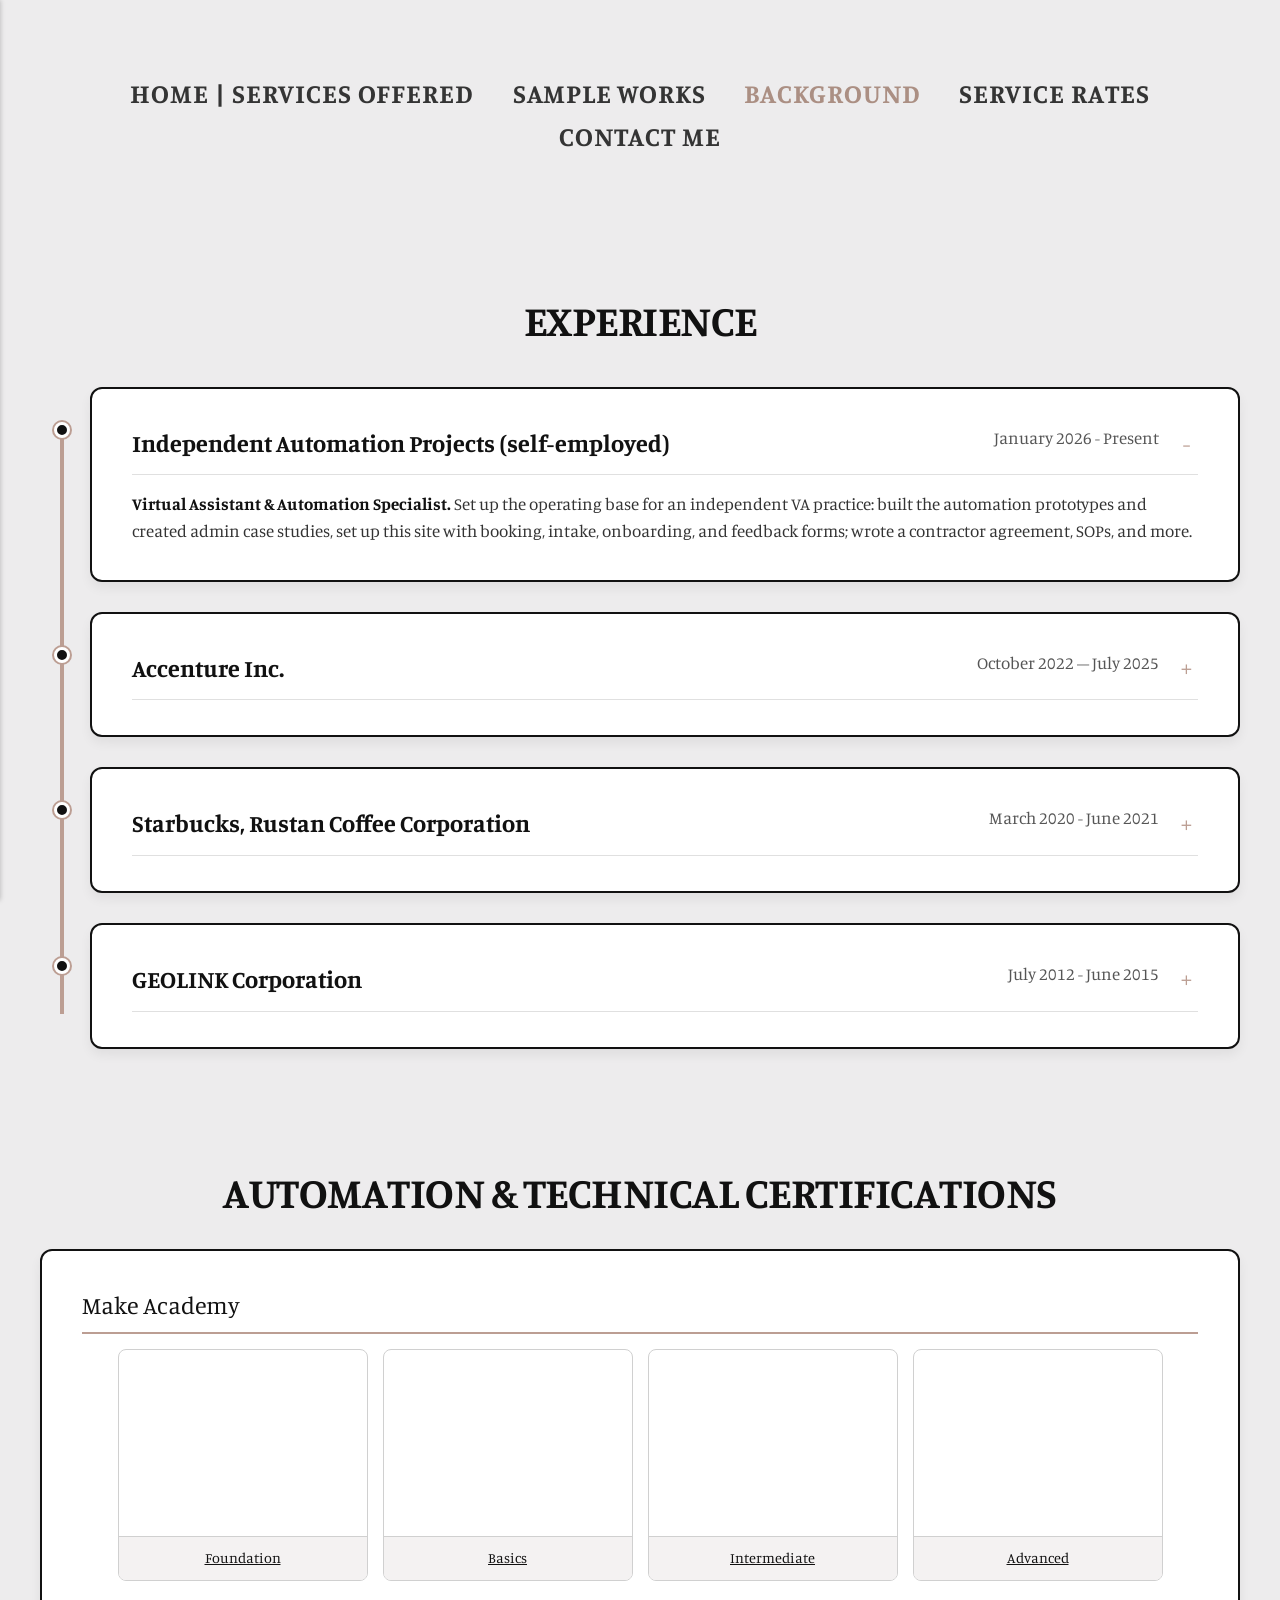
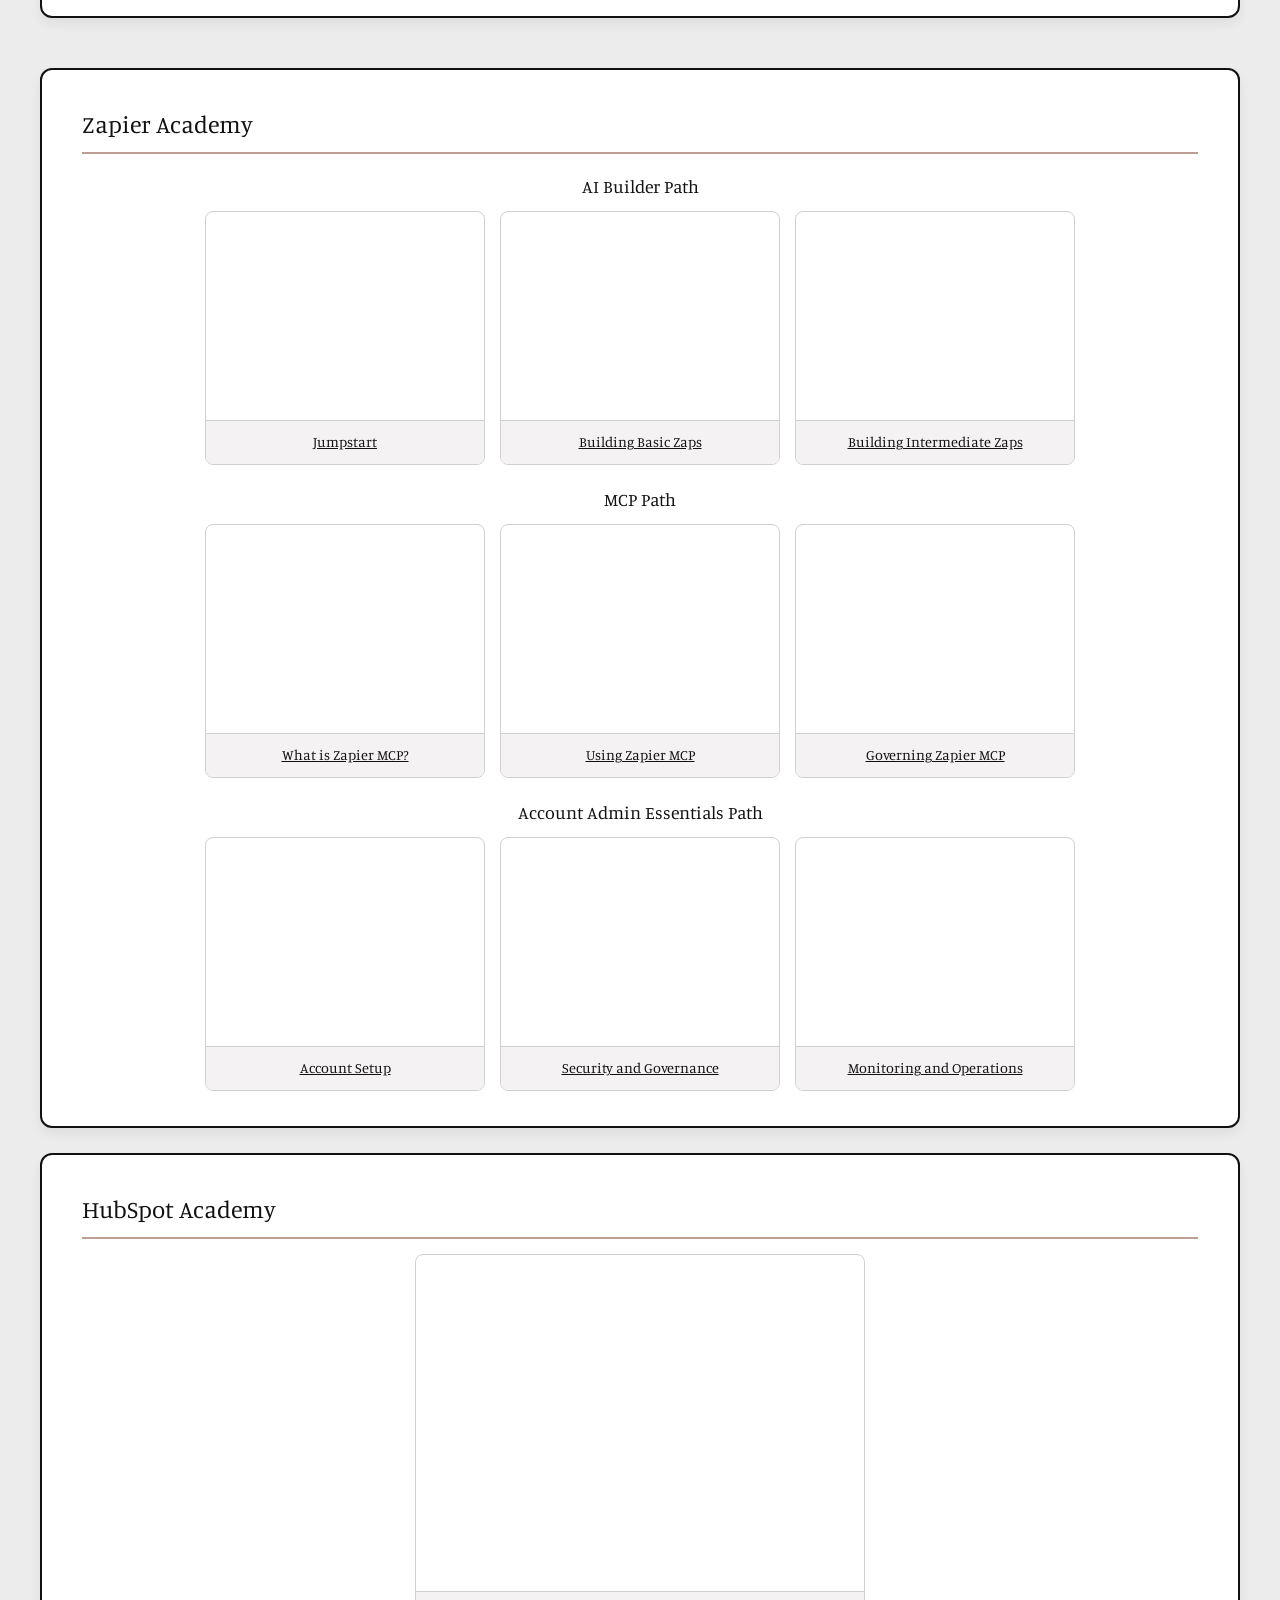
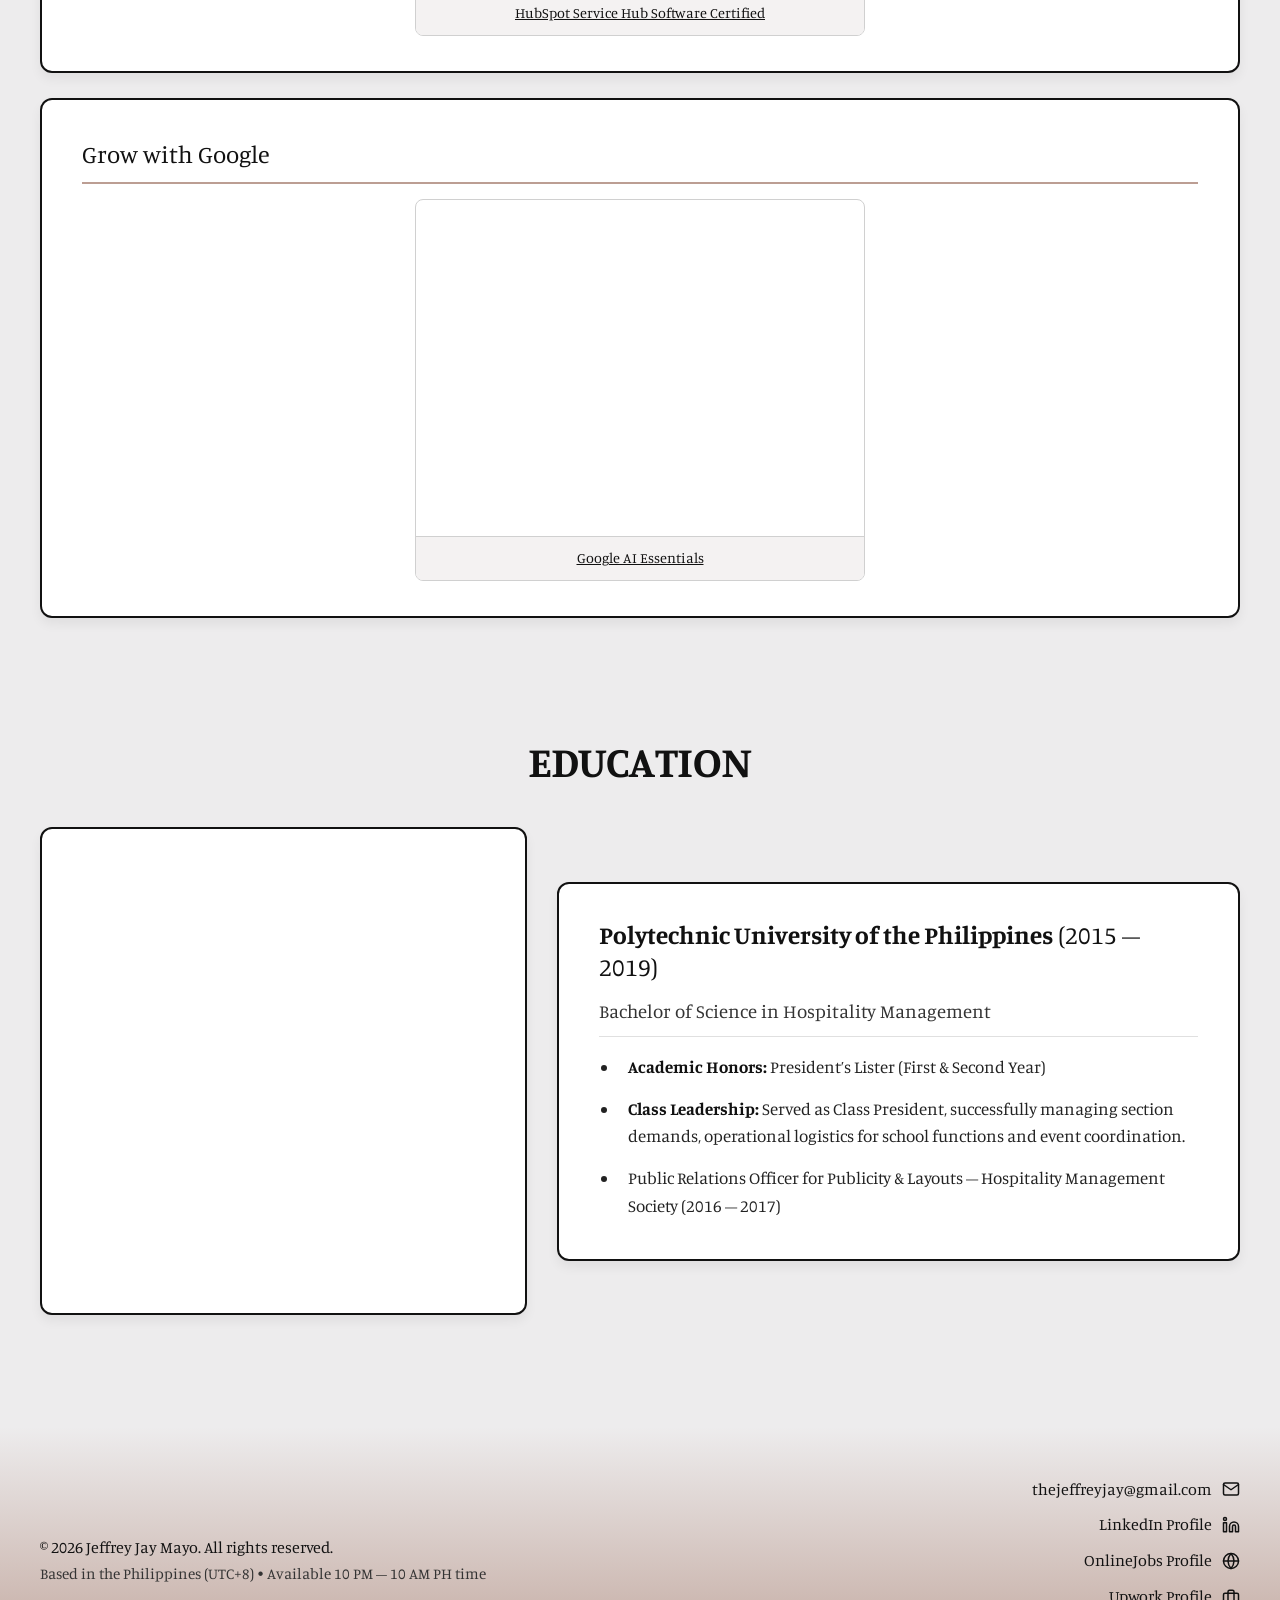
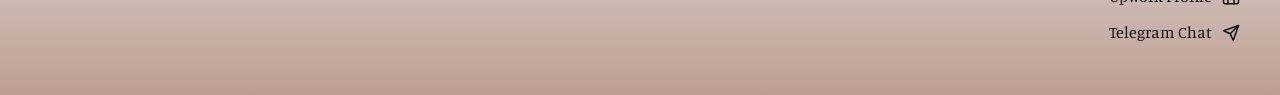
==== background/index.html @ d5c67f19 "Updated from Publii" ====
<!DOCTYPE html><html lang="en"><head><meta charset="utf-8"><meta http-equiv="X-UA-Compatible" content="IE=edge"><meta name="viewport" content="width=device-width,initial-scale=1"><title>Background, Jeffrey Jay | Virtual Assistant &amp; Automation Specialist</title><meta name="description" content="Virtual assistant &amp; automation specialist in the Philippines. Lead capture &amp; workflow automation with n8n, Make &amp; Zapier; admin &amp; operations support."><meta name="generator" content="Publii Open-Source CMS for Static Site"><meta name="theme-color" content="#BC9E93" media="(prefers-color-scheme: dark)"><meta name="theme-color" content="#BC9E93" media="(prefers-color-scheme: light)"><meta name="msapplication-navbutton-color" content="#BC9E93"><meta name="apple-mobile-web-app-status-bar-style" content="#BC9E93"><link rel="canonical" href="https://thejeffreyjay.github.io/background/"><link rel="alternate" type="application/atom+xml" href="https://thejeffreyjay.github.io/feed.xml" title="Jeffrey Jay | Virtual Assistant &amp; Automation Specialist - RSS"><link rel="alternate" type="application/json" href="https://thejeffreyjay.github.io/feed.json" title="Jeffrey Jay | Virtual Assistant &amp; Automation Specialist - JSON"><meta property="og:title" content="Background"><meta property="og:site_name" content="Jeffrey Jay | Virtual Assistant &amp; Automation Specialist"><meta property="og:description" content="Virtual assistant &amp; automation specialist in the Philippines. Lead capture &amp; workflow automation with n8n, Make &amp; Zapier; admin &amp; operations support."><meta property="og:url" content="https://thejeffreyjay.github.io/background/"><meta property="og:type" content="article"><link rel="shortcut icon" href="https://thejeffreyjay.github.io/media/website/favicon-16x16.ico" type="image/x-icon"><link rel="preload" href="https://thejeffreyjay.github.io/assets/dynamic/fonts/manuale/manuale.woff2" as="font" type="font/woff2" crossorigin><link rel="preload" href="https://thejeffreyjay.github.io/assets/dynamic/fonts/manuale/manuale-italic.woff2" as="font" type="font/woff2" crossorigin><link rel="stylesheet" href="https://thejeffreyjay.github.io/assets/css/style.css?v&#x3D;bd672e40141acc2decbb6f3648d9df10"><script type="application/ld+json">{"@context":"http://schema.org","@type":"Article","mainEntityOfPage":{"@type":"WebPage","@id":"https://thejeffreyjay.github.io/background/"},"headline":"Background","datePublished":"2026-11-01T16:04+08:00","dateModified":"2026-11-08T16:35+08:00","description":"Virtual assistant & automation specialist in the Philippines. Lead capture & workflow automation with n8n, Make & Zapier; admin & operations support.","author":{"@type":"Person","name":"Jeffrey Jay","url":"https://thejeffreyjay.github.io/authors/jeffreyjay/"},"publisher":{"@type":"Organization","name":"Jeffrey Jay"}}</script><style></style><noscript><style>img[loading] {
                    opacity: 1;
                }</style></noscript><link rel="apple-touch-icon" sizes="180x180" href="https://raw.githubusercontent.com/thejeffreyjay/thejeffreyjay.github.io/main/apple-touch-icon.png"><link rel="icon" type="image/png" sizes="32x32" href="https://raw.githubusercontent.com/thejeffreyjay/thejeffreyjay.github.io/main/favicon-32x32.png"><link rel="icon" type="image/png" sizes="16x16" href="https://raw.githubusercontent.com/thejeffreyjay/thejeffreyjay.github.io/main/favicon-16x16.png"><link rel="shortcut icon" href="https://raw.githubusercontent.com/thejeffreyjay/thejeffreyjay.github.io/main/favicon.ico"><link rel="manifest" href="https://raw.githubusercontent.com/thejeffreyjay/thejeffreyjay.github.io/main/site.webmanifest"><meta name="google-site-verification" content="BoOBuGZK_CP8gIBk7Ib1iD3Lcf3uuALAJfimwMYpoMs"><meta property="og:title" content="Jeffrey Jay | Virtual Assistant & Automation Specialist"><meta property="og:description" content="No-code workflow automations, AI agents, and administrative operations."><meta property="og:image" content="https://thejeffreyjay.github.io/jaybanner.png"></head><body class="page-template"><div class="container"><header class="header"><a class="logo" href="https://thejeffreyjay.github.io/">Jeffrey Jay | Virtual Assistant &amp; Automation Specialist</a><nav class="navbar js-navbar"><button class="navbar__toggle js-toggle" aria-label="Menu"><span class="navbar__toggle-box"><span class="navbar__toggle-inner">Menu</span></span></button><ul class="navbar__menu"><li><a href="https://thejeffreyjay.github.io/" target="_self">Home | Services Offered</a></li><li><a href="https://thejeffreyjay.github.io/sample-works/" target="_self">Sample Works</a></li><li class="active"><a href="https://thejeffreyjay.github.io/background/" target="_self">Background</a></li><li class="has-submenu"><a href="https://thejeffreyjay.github.io/service-rates/" target="_self" aria-haspopup="true">Service Rates</a><ul class="navbar__submenu level-2" aria-hidden="true"><li><a href="https://thejeffreyjay.github.io/service-rates/automation/" target="_self">Automation: Primary</a></li><li><a href="https://thejeffreyjay.github.io/service-rates/admin/" target="_self">Admin: Secondary</a></li></ul></li><li><a href="https://thejeffreyjay.github.io/contact-me/" target="_self">Contact Me</a></li></ul></nav></header><main class="page"><article class="content wrapper"><header class="hero"><h1>Background</h1></header><div class="content__entry"><div><div style="width: 100vw; position: relative; left: 50%; right: 50%; margin-left: -50vw; margin-right: -50vw; background-color: #EDECED; padding: 40px 20px 40px 20px; box-sizing: border-box; font-family: inherit;"><style>.experience-wrapper {
      max-width: 1200px;
      margin: 0 auto;
    }
    
    .experience-section-title {
      text-align: center;
      font-size: 2.4rem;
      font-weight: 800;
      color: #111111;
      margin-bottom: 40px;
      letter-spacing: -0.5px;
    }

    .timeline-container {
      position: relative;
      margin: 0 auto;
      padding-left: 50px;
    }

    .timeline-container::before {
      content: '';
      position: absolute;
      left: 20px;
      top: 35px;
      bottom: 35px;
      width: 4px;
      background-color: #BC9E93;
    }

    .timeline-item {
      position: relative;
      margin-bottom: 30px;
    }

    .timeline-item:last-child {
      margin-bottom: 0;
    }

    .timeline-dot {
      position: absolute;
      left: -36px;
      top: 35px;
      width: 16px;
      height: 16px;
      background-color: #111111;
      border: 3px solid #ffffff;
      border-radius: 50%;
      box-shadow: 0 0 0 2px #BC9E93;
      z-index: 3;
    }

    .experience-card {
      position: relative;
      overflow: hidden;
      background-color: #ffffff;
      color: #111111;
      border: 2px solid #111111;
      border-radius: 12px;
      padding: 35px 40px;
      display: flex;
      flex-direction: column;
      box-shadow: 0 6px 12px rgba(0,0,0,0.06);
      cursor: default;
      transition: transform 0.3s ease, box-shadow 0.3s ease;
      text-align: left;
    }

    .experience-card::before {
      content: '';
      position: absolute;
      top: 0; left: 0; right: 0; bottom: 0;
      background: radial-gradient(circle 250px at var(--x, 50%) var(--y, 50%), rgba(188, 158, 147, 0.40), transparent 80%);
      opacity: 0;
      transition: opacity 0.2s ease;
      pointer-events: none;
      z-index: 1;
    }

    .experience-card:hover::before {
      opacity: 1;
    }

    .experience-card:hover {
      transform: translateY(-4px);
      box-shadow: 0 12px 24px rgba(0,0,0,0.12);
    }

    .experience-card > * {
      position: relative;
      z-index: 2;
    }

    .exp-accordion-header {
      list-style: none;
      cursor: pointer;
      display: flex;
      justify-content: space-between;
      align-items: center;
      margin-bottom: 0;
      border-bottom: 1px solid #e0e0e0;
      padding-bottom: 12px;
      user-select: none;
      transition: color 0.2s ease;
    }

    .exp-accordion-header::-webkit-details-marker {
      display: none;
    }

    details[open] .exp-accordion-header {
      margin-bottom: 15px;
    }

    .exp-header-content {
      display: flex;
      justify-content: space-between;
      align-items: flex-start;
      flex-grow: 1;
      flex-wrap: wrap;
      gap: 10px;
      margin-right: 15px;
    }

    .exp-toggle-icon {
      font-size: 1.4rem;
      font-weight: 800;
      color: #BC9E93;
      width: 24px;
      height: 24px;
      display: flex;
      align-items: center;
      justify-content: center;
      flex-shrink: 0;
      transition: transform 0.2s ease;
    }

    .exp-toggle-icon::before {
      content: '+';
    }

    details[open] .exp-toggle-icon::before {
      content: '-';
    }

    .exp-role-company {
      font-size: 1.35rem;
      font-weight: 800;
      color: #111111;
    }

    .exp-date-location {
      font-size: 0.95rem;
      font-weight: 700;
      color: #555555;
      text-align: right;
    }

    .exp-tools-used {
      font-size: 0.9rem;
      color: #222222;
      margin-bottom: 15px;
      line-height: 1.5;
    }

    .exp-tools-used strong {
      color: #111111;
    }

    .exp-content-block {
      font-size: 0.95rem;
      line-height: 1.6;
      color: #333333;
      margin-bottom: 12px;
    }

    .exp-content-block strong {
      color: #111111;
    }

    .exp-sub-heading {
      font-size: 1.05rem;
      font-weight: 700;
      color: #111111;
      margin: 16px 0 8px 0;
    }

    .exp-list {
      margin: 0 0 12px 0;
      padding-left: 20px;
      font-size: 0.92rem;
      line-height: 1.5;
      color: #222222;
    }

    .exp-list li {
      margin-bottom: 6px;
    }

    @media (max-width: 768px) {
      .timeline-container {
        padding-left: 30px !important;
      }
      .timeline-container::before {
        left: 12px !important;
        width: 3px !important;
        top: 25px !important;
        bottom: 25px !important;
      }
      .timeline-dot {
        left: -25px !important;
        top: 25px !important;
        width: 12px !important;
        height: 12px !important;
        border-width: 2px !important;
      }
      .experience-section-title {
        font-size: 1.5rem !important;
        margin-bottom: 25px !important;
      }
      .experience-card {
        padding: 16px 14px !important;
        border-radius: 8px !important;
        border-width: 1.5px !important;
      }
      .exp-accordion-header {
        margin-bottom: 0 !important;
        padding-bottom: 8px !important;
      }
      details[open] .exp-accordion-header {
        margin-bottom: 10px !important;
      }
      .exp-header-content {
        gap: 6px !important;
      }
      .exp-toggle-icon {
        font-size: 1.1rem !important;
        width: 18px !important;
        height: 18px !important;
      }
      .exp-role-company {
        font-size: 0.95rem !important;
      }
      .exp-date-location {
        font-size: 0.75rem !important;
        text-align: left !important;
      }
      .exp-tools-used {
        font-size: 0.75rem !important;
        margin-bottom: 10px !important;
        line-height: 1.4 !important;
      }
      .exp-content-block {
        font-size: 0.75rem !important;
        line-height: 1.4 !important;
        margin-bottom: 8px !important;
      }
      .exp-sub-heading {
        font-size: 0.82rem !important;
        margin: 10px 0 4px 0 !important;
      }
      .exp-list {
        font-size: 0.72rem !important;
        padding-left: 14px !important;
        line-height: 1.35 !important;
        margin-bottom: 8px !important;
      }
      .exp-list li {
        margin-bottom: 4px !important;
      }
    }</style><div class="experience-wrapper"><h2 class="experience-section-title">EXPERIENCE</h2><div class="timeline-container"><div class="timeline-item"><div class="timeline-dot"></div><div class="experience-card"><details open><summary class="exp-accordion-header"><div class="exp-header-content"><div class="exp-role-company"><strong>Independent Automation Projects (self-employed)</strong></div><div class="exp-date-location">January 2026 - Present</div></div><div class="exp-toggle-icon"></div></summary><div class="exp-content-block" style="margin-bottom: 0;"><strong>Virtual Assistant &amp; Automation Specialist.</strong> Set up the operating base for an independent VA practice: built the automation prototypes and created admin case studies, set up this site with booking, intake, onboarding, and feedback forms; wrote a contractor agreement, SOPs, and more.</div></details></div></div><div class="timeline-item"><div class="timeline-dot"></div><div class="experience-card"><details><summary class="exp-accordion-header"><div class="exp-header-content"><div class="exp-role-company"><strong>Accenture Inc.</strong></div><div class="exp-date-location">October 2022 – July 2025</div></div><div class="exp-toggle-icon"></div></summary><div class="exp-tools-used"><strong>Tools Used:</strong> Google Workspace (Gmail, Sheets, Docs, Slides, Forms, Calendar, Drive, Meet, Keep, Chat, and Gemini AI), internal WFM/analytics platforms, CRM ticketing software, content moderation systems, and client-specific tools/databases.</div><div class="exp-sub-heading"><strong>Workforce Management Apprentice, Customer Service</strong></div><div class="exp-content-block">Handled daily workforce operations for 100+ agents: managed schedules, attendance tracking, and staffing; monitored schedule adherence; resolved coverage gaps; sent callout alerts; turned utilization, attendance, and billable-hour data into Google Sheets reports with formulas for weekly team lead meetings; and evaluated 40+ digital survey entries a day against content policies and data hygiene standards.</div><ul class="exp-list"><li>100% payroll alignment and no errors flagged in the workforce reports.</li><li>100% QA score for 12 consecutive months, with no quality errors or client escalations.</li><li>Endorsed by team leads for attention to detail and policy compliance, and recognized as a top performer in leadership presentations.</li><li>Selected as a priority candidate for a Policy Support role.</li></ul><div class="exp-sub-heading"><strong>Trust &amp; Safety Content Analyst</strong></div><div class="exp-content-block">Reviewed apps and appeals for policy compliance: checked 28+ app submissions and their metadata a day; reviewed Digital Services Act (DSA) appeals; resolved urgent, high-impact, disputed cases and policy violations; and handled user and client expedite requests through a ticketing system.</div><ul class="exp-list"><li>19 consecutive months with zero errors and zero client escalations.</li><li>1-hour turnaround on expedite requests, with zero expired requests and a 100% resolution rate.</li><li>Trusted to mentor incoming agents on complex policy decisions and compliance guidelines, and served as my team’s primary point of contact (POC).</li></ul><div class="exp-sub-heading"><strong>Recognition:</strong></div><ul class="exp-list" style="margin-bottom: 0;"><li>Top Performer, Q2 2023 and Q4 2023, for precision in decision-making and policy enforcement.</li><li>Going Above &amp; Beyond (Team Award).</li><li>Best in Product Knowledge Test (PKT), a twice-a-month test, January 2024: highest score (Team Award).</li><li>Best in Attendance for January 2024 (Team Award): Perfect attendance with zero tardiness for the entire tenure.</li></ul></details></div></div><div class="timeline-item"><div class="timeline-dot"></div><div class="experience-card"><details><summary class="exp-accordion-header"><div class="exp-header-content"><div class="exp-role-company"><strong>Starbucks, Rustan Coffee Corporation</strong></div><div class="exp-date-location">March 2020 - June 2021</div></div><div class="exp-toggle-icon"></div></summary><div class="exp-content-block" style="margin-bottom: 0;"><strong>Full-time Barista</strong>. Audited daily inventory, weekly stock, and processed POS cash, card, and digital transactions with consistent accuracy, including during high-volume peak hours.</div></details></div></div><div class="timeline-item"><div class="timeline-dot"></div><div class="experience-card"><details><summary class="exp-accordion-header"><div class="exp-header-content"><div class="exp-role-company"><strong>GEOLINK Corporation</strong></div><div class="exp-date-location">July 2012 - June 2015</div></div><div class="exp-toggle-icon"></div></summary><div class="exp-content-block" style="margin-bottom: 12px;"><strong>AutoCAD Operator.</strong> Converted raw survey data into 15+ 2D technical CAD drawings daily.</div><ul class="exp-list" style="margin-bottom: 0;"><li>A topographic plan earned executive recognition and appeared in the company’s 2014 year-end calendar.</li></ul></details></div></div></div></div></div><script>const experienceCards = document.querySelectorAll('.experience-card');
  experienceCards.forEach(card => {
    let ticking = false;
    card.addEventListener('mousemove', (e) => {
      if (!ticking) {
        window.requestAnimationFrame(() => {
          const rect = card.getBoundingClientRect();
          const x = e.clientX - rect.left;
          const y = e.clientY - rect.top;
          card.style.setProperty('--x', `${x}px`);
          card.style.setProperty('--y', `${y}px`);
          ticking = false;
        });
        ticking = true;
      }
    });
  });</script></div><div><div style="width: 100vw; position: relative; left: 50%; right: 50%; margin-left: -50vw; margin-right: -50vw; background-color: #EDECED; padding: 40px 20px 40px 20px; box-sizing: border-box; font-family: inherit;"><style>.cert-wrapper {
      max-width: 1200px;
      margin: 0 auto;
    }
    
    .cert-section-title {
      text-align: center;
      font-size: 2.4rem;
      font-weight: 800;
      color: #111111;
      margin-bottom: 30px;
      letter-spacing: -0.5px;
    }

    .cert-stack {
      display: flex;
      flex-direction: column;
      gap: 25px;
    }

    .cert-card {
      position: relative;
      overflow: hidden;
      background-color: #ffffff;
      color: #111111;
      border: 2px solid #111111;
      border-radius: 12px;
      padding: 35px 40px;
      display: flex;
      flex-direction: column;
      box-shadow: 0 6px 12px rgba(0,0,0,0.06);
      cursor: default;
      transition: transform 0.3s ease, box-shadow 0.3s ease;
      text-align: left;
    }

    .cert-card::before {
      content: '';
      position: absolute;
      top: 0; left: 0; right: 0; bottom: 0;
      background: radial-gradient(circle 300px at var(--x, 50%) var(--y, 50%), rgba(188, 158, 147, 0.40), transparent 80%);
      opacity: 0;
      transition: opacity 0.2s ease;
      pointer-events: none;
      z-index: 1;
    }

    .cert-card:hover::before {
      opacity: 1;
    }

    .cert-card:hover {
      transform: translateY(-4px);
      box-shadow: 0 12px 24px rgba(0,0,0,0.12);
    }

    .cert-card > * {
      position: relative;
      z-index: 2;
    }

    .cert-category-title {
      font-size: 1.35rem;
      font-weight: 800;
      color: #111111;
      margin-bottom: 15px;
      border-bottom: 2px solid #BC9E93;
      padding-bottom: 8px;
    }

    .cert-sub-heading {
      font-size: 1rem;
      font-weight: 700;
      color: #111111;
      margin: 18px 0 10px 0;
      text-align: center;
    }

    .cert-gallery-make,
    .cert-gallery-zapier,
    .cert-gallery-single {
      display: flex;
      flex-wrap: wrap;
      justify-content: center;
      gap: 15px;
      margin: 0 auto;
    }

    .cert-gallery-make a,
    .cert-gallery-zapier a,
    .cert-gallery-single a {
      text-decoration: none;
      flex: 1 1 260px;
      max-width: 280px;
    }

    .cert-gallery-make a {
      flex: 1 1 220px;
      max-width: 250px;
    }

    .cert-gallery-single a {
      max-width: 450px;
    }

    .cert-thumb-box {
      background-color: #ffffff;
      border: 1px solid #d0d0d0;
      border-radius: 8px;
      overflow: hidden;
      text-align: center;
      transition: transform 0.2s ease, border-color 0.2s ease;
      height: 100%;
      display: flex;
      flex-direction: column;
      justify-content: space-between;
    }

    .cert-thumb-box:hover {
      transform: translateY(-2px);
      border-color: #BC9E93;
    }

    .cert-thumb-box img {
      width: 100%;
      height: auto;
      display: block;
      pointer-events: none;
      user-select: none;
      background-color: #ffffff;
    }

    .cert-thumb-title {
      font-size: 0.8rem;
      font-weight: 700;
      color: #111111;
      padding: 10px;
      background-color: #f4f2f2;
      border-top: 1px solid #d0d0d0;
      text-decoration: underline;
      display: -webkit-box;
      -webkit-line-clamp: 2;
      -webkit-box-orient: vertical;
      overflow: hidden;
    }

    .cert-thumb-title:hover {
      color: #BC9E93;
    }

    @media (max-width: 768px) {
      .cert-section-title {
        font-size: 1.5rem !important;
        margin-bottom: 20px !important;
      }
      .cert-card {
        padding: 16px 14px !important;
        border-radius: 8px !important;
        border-width: 1.5px !important;
      }
      .cert-category-title {
        font-size: 1rem !important;
        margin-bottom: 10px !important;
        padding-bottom: 6px !important;
      }
      .cert-sub-heading {
        font-size: 0.85rem !important;
        margin: 12px 0 6px 0 !important;
      }
      .cert-gallery-make a,
      .cert-gallery-zapier a,
      .cert-gallery-single a {
        flex: 1 1 100% !important;
        max-width: 100% !important;
      }
      .cert-thumb-title {
        font-size: 0.7rem !important;
        padding: 6px 8px !important;
      }
    }</style><div class="cert-wrapper"><h2 class="cert-section-title">AUTOMATION &amp; TECHNICAL CERTIFICATIONS</h2><div id="certifications"></div><div class="cert-stack"><div class="cert-card"><div><div class="cert-category-title">Make Academy</div><div class="cert-gallery-make"><a href="https://www.credly.com/badges/95bc4db1-de80-411f-ae62-98c869f5999d/public_url" target="_blank" rel="noopener noreferrer"><div class="cert-thumb-box"><img decoding="async" src="https://raw.githubusercontent.com/thejeffreyjay/thejeffreyjay.github.io/main/foundation.avif" alt="Make Foundation" width="300" height="225" loading="lazy" oncontextmenu="return false;" draggable="false" data-is-external-image="true"><div class="cert-thumb-title">Foundation</div></div></a><a href="https://www.credly.com/badges/723459dc-3d4b-41c9-bcf6-8d14af325eb7/public_url" target="_blank" rel="noopener noreferrer"><div class="cert-thumb-box"><img decoding="async" src="https://raw.githubusercontent.com/thejeffreyjay/thejeffreyjay.github.io/main/basics.avif" alt="Make Basics" width="300" height="225" loading="lazy" oncontextmenu="return false;" draggable="false" data-is-external-image="true"><div class="cert-thumb-title">Basics</div></div></a><a href="https://www.credly.com/badges/27075299-7fc0-4274-b10b-013262498e95/public_url" target="_blank" rel="noopener noreferrer"><div class="cert-thumb-box"><img decoding="async" src="https://raw.githubusercontent.com/thejeffreyjay/thejeffreyjay.github.io/main/intermediate.avif" alt="Make Intermediate" width="300" height="225" loading="lazy" oncontextmenu="return false;" draggable="false" data-is-external-image="true"><div class="cert-thumb-title">Intermediate</div></div></a><a href="https://www.credly.com/badges/6ef438d1-db30-4aac-ab54-b5f9ae372ca6/public_url" target="_blank" rel="noopener noreferrer"><div class="cert-thumb-box"><img decoding="async" src="https://raw.githubusercontent.com/thejeffreyjay/thejeffreyjay.github.io/main/advanced.avif" alt="Make Advanced" width="300" height="225" loading="lazy" oncontextmenu="return false;" draggable="false" data-is-external-image="true"><div class="cert-thumb-title">Advanced</div></div></a></div></div></div><div id="zapier"></div><div class="cert-card"><div><div class="cert-category-title">Zapier Academy</div><div class="cert-sub-heading">AI Builder Path</div><div class="cert-gallery-zapier" style="margin-bottom: 20px;"><a href="https://raw.githubusercontent.com/thejeffreyjay/thejeffreyjay.github.io/main/1.avif" target="_blank" rel="noopener noreferrer"><div class="cert-thumb-box"><img decoding="async" src="https://raw.githubusercontent.com/thejeffreyjay/thejeffreyjay.github.io/main/1.avif" alt="Jumpstart" width="300" height="225" loading="lazy" oncontextmenu="return false;" draggable="false" data-is-external-image="true"><div class="cert-thumb-title">Jumpstart</div></div></a><a href="https://raw.githubusercontent.com/thejeffreyjay/thejeffreyjay.github.io/main/2.avif" target="_blank" rel="noopener noreferrer"><div class="cert-thumb-box"><img decoding="async" src="https://raw.githubusercontent.com/thejeffreyjay/thejeffreyjay.github.io/main/2.avif" alt="Building Basic Zaps" width="300" height="225" loading="lazy" oncontextmenu="return false;" draggable="false" data-is-external-image="true"><div class="cert-thumb-title">Building Basic Zaps</div></div></a><a href="https://raw.githubusercontent.com/thejeffreyjay/thejeffreyjay.github.io/main/3.avif" target="_blank" rel="noopener noreferrer"><div class="cert-thumb-box"><img decoding="async" src="https://raw.githubusercontent.com/thejeffreyjay/thejeffreyjay.github.io/main/3.avif" alt="Building Intermediate Zaps" width="300" height="225" loading="lazy" oncontextmenu="return false;" draggable="false" data-is-external-image="true"><div class="cert-thumb-title">Building Intermediate Zaps</div></div></a></div><div class="cert-sub-heading">MCP Path</div><div class="cert-gallery-zapier" style="margin-bottom: 20px;"><a href="https://raw.githubusercontent.com/thejeffreyjay/thejeffreyjay.github.io/main/4.avif" target="_blank" rel="noopener noreferrer"><div class="cert-thumb-box"><img decoding="async" src="https://raw.githubusercontent.com/thejeffreyjay/thejeffreyjay.github.io/main/4.avif" alt="What is Zapier MCP?" width="300" height="225" loading="lazy" oncontextmenu="return false;" draggable="false" data-is-external-image="true"><div class="cert-thumb-title">What is Zapier MCP?</div></div></a><a href="https://raw.githubusercontent.com/thejeffreyjay/thejeffreyjay.github.io/main/5.avif" target="_blank" rel="noopener noreferrer"><div class="cert-thumb-box"><img decoding="async" src="https://raw.githubusercontent.com/thejeffreyjay/thejeffreyjay.github.io/main/5.avif" alt="Using Zapier MCP" width="300" height="225" loading="lazy" oncontextmenu="return false;" draggable="false" data-is-external-image="true"><div class="cert-thumb-title">Using Zapier MCP</div></div></a><a href="https://raw.githubusercontent.com/thejeffreyjay/thejeffreyjay.github.io/main/6.avif" target="_blank" rel="noopener noreferrer"><div class="cert-thumb-box"><img decoding="async" src="https://raw.githubusercontent.com/thejeffreyjay/thejeffreyjay.github.io/main/6.avif" alt="Governing Zapier MCP" width="300" height="225" loading="lazy" oncontextmenu="return false;" draggable="false" data-is-external-image="true"><div class="cert-thumb-title">Governing Zapier MCP</div></div></a></div><div class="cert-sub-heading">Account Admin Essentials Path</div><div class="cert-gallery-zapier"><a href="https://raw.githubusercontent.com/thejeffreyjay/thejeffreyjay.github.io/main/7.avif" target="_blank" rel="noopener noreferrer"><div class="cert-thumb-box"><img decoding="async" src="https://raw.githubusercontent.com/thejeffreyjay/thejeffreyjay.github.io/main/7.avif" alt="Account Setup" width="300" height="225" loading="lazy" oncontextmenu="return false;" draggable="false" data-is-external-image="true"><div class="cert-thumb-title">Account Setup</div></div></a><a href="https://raw.githubusercontent.com/thejeffreyjay/thejeffreyjay.github.io/main/8.avif" target="_blank" rel="noopener noreferrer"><div class="cert-thumb-box"><img decoding="async" src="https://raw.githubusercontent.com/thejeffreyjay/thejeffreyjay.github.io/main/8.avif" alt="Security and Governance" width="300" height="225" loading="lazy" oncontextmenu="return false;" draggable="false" data-is-external-image="true"><div class="cert-thumb-title">Security and Governance</div></div></a><a href="https://raw.githubusercontent.com/thejeffreyjay/thejeffreyjay.github.io/main/9.avif" target="_blank" rel="noopener noreferrer"><div class="cert-thumb-box"><img decoding="async" src="https://raw.githubusercontent.com/thejeffreyjay/thejeffreyjay.github.io/main/9.avif" alt="Monitoring and Operations" width="300" height="225" loading="lazy" oncontextmenu="return false;" draggable="false" data-is-external-image="true"><div class="cert-thumb-title">Monitoring and Operations</div></div></a></div></div></div><div class="cert-card"><div><div class="cert-category-title">HubSpot Academy</div><div class="cert-gallery-single"><a href="https://app-na2.hubspot.com/academy/achievements/c99wn9w3/en/1/jeffrey-jay-mayo/service-hub-software" target="_blank" rel="noopener noreferrer"><div class="cert-thumb-box"><img decoding="async" src="https://raw.githubusercontent.com/thejeffreyjay/thejeffreyjay.github.io/main/servicehub.avif" alt="HubSpot Service Hub" width="400" height="300" loading="lazy" oncontextmenu="return false;" draggable="false" data-is-external-image="true"><div class="cert-thumb-title">HubSpot Service Hub Software Certified</div></div></a></div></div></div><div class="cert-card"><div><div class="cert-category-title">Grow with Google</div><div class="cert-gallery-single"><a href="https://www.coursera.org/account/accomplishments/specialization/certificate/7MWULA3JSTWO" target="_blank" rel="noopener noreferrer"><div class="cert-thumb-box"><img decoding="async" src="https://raw.githubusercontent.com/thejeffreyjay/thejeffreyjay.github.io/main/growwithgoogle.avif" alt="Google AI Essentials" width="400" height="300" loading="lazy" oncontextmenu="return false;" draggable="false" data-is-external-image="true"><div class="cert-thumb-title">Google AI Essentials</div></div></a></div></div></div></div></div></div><script>const certCards = document.querySelectorAll('.cert-card');
  certCards.forEach(card => {
    let ticking = false;
    card.addEventListener('mousemove', (e) => {
      if (!ticking) {
        window.requestAnimationFrame(() => {
          const rect = card.getBoundingClientRect();
          const x = e.clientX - rect.left;
          const y = e.clientY - rect.top;
          card.style.setProperty('--x', `${x}px`);
          card.style.setProperty('--y', `${y}px`);
          ticking = false;
        });
        ticking = true;
      }
    });
  });</script></div><div><div style="width: 100vw; position: relative; left: 50%; right: 50%; margin-left: -50vw; margin-right: -50vw; background-color: #EDECED; padding: 40px 20px 40px 20px; box-sizing: border-box; font-family: inherit;"><style>.education-wrapper {
      max-width: 1200px;
      margin: 0 auto;
    }
    
    .education-section-title {
      text-align: center;
      font-size: 2.4rem;
      font-weight: 800;
      color: #111111;
      margin-bottom: 40px;
      letter-spacing: -0.5px;
    }

    .education-grid {
      display: grid;
      grid-template-columns: 1fr 1.4fr;
      gap: 30px;
      align-items: center;
    }

    .education-img-card {
      position: relative;
      overflow: hidden;
      background-color: #ffffff;
      color: #111111;
      border: 2px solid #111111;
      border-radius: 12px;
      padding: 15px;
      display: flex;
      align-items: center;
      justify-content: center;
      box-shadow: 0 6px 12px rgba(0,0,0,0.06);
      cursor: default;
      transition: transform 0.3s ease, box-shadow 0.3s ease;
    }

    .education-img-card img {
      width: 100%;
      height: auto;
      aspect-ratio: 1 / 1;
      object-fit: cover;
      border-radius: 8px;
      display: block;
    }

    .education-card {
      position: relative;
      overflow: hidden;
      background-color: #ffffff;
      color: #111111;
      border: 2px solid #111111;
      border-radius: 12px;
      padding: 35px 40px;
      display: flex;
      flex-direction: column;
      box-shadow: 0 6px 12px rgba(0,0,0,0.06);
      cursor: default;
      transition: transform 0.3s ease, box-shadow 0.3s ease;
      text-align: left;
    }

    .education-card::before,
    .education-img-card::before {
      content: '';
      position: absolute;
      top: 0; left: 0; right: 0; bottom: 0;
      background: radial-gradient(circle 250px at var(--x, 50%) var(--y, 50%), rgba(188, 158, 147, 0.40), transparent 80%);
      opacity: 0;
      transition: opacity 0.2s ease;
      pointer-events: none;
      z-index: 1;
    }

    .education-card:hover::before,
    .education-img-card:hover::before {
      opacity: 1;
    }

    .education-card:hover,
    .education-img-card:hover {
      transform: translateY(-4px);
      box-shadow: 0 12px 24px rgba(0,0,0,0.12);
    }

    .education-card > *,
    .education-img-card > * {
      position: relative;
      z-index: 2;
    }

    .edu-school-title {
      font-size: 1.4rem;
      font-weight: 800;
      color: #111111;
      margin-bottom: 12px;
      line-height: 1.3;
    }

    .edu-degree {
      font-size: 1.05rem;
      font-weight: 700;
      color: #333333;
      margin-bottom: 16px;
      border-bottom: 1px solid #e0e0e0;
      padding-bottom: 10px;
    }

    .edu-list {
      margin: 0;
      padding-left: 20px;
      font-size: 0.95rem;
      line-height: 1.6;
      color: #222222;
    }

    .edu-list li {
      margin-bottom: 10px;
    }

    .edu-list li:last-child {
      margin-bottom: 0;
    }

    .edu-list strong {
      color: #111111;
    }

    @media (max-width: 768px) {
      .education-grid {
        grid-template-columns: 1fr !important;
        gap: 15px !important;
      }
      .education-section-title {
        font-size: 1.5rem !important;
        margin-bottom: 25px !important;
      }
      .education-card,
      .education-img-card {
        padding: 16px 14px !important;
        border-radius: 8px !important;
        border-width: 1.5px !important;
      }
      .edu-school-title {
        font-size: 1rem !important;
        margin-bottom: 8px !important;
      }
      .edu-degree {
        font-size: 0.82rem !important;
        margin-bottom: 10px !important;
        padding-bottom: 6px !important;
      }
      .edu-list {
        font-size: 0.72rem !important;
        padding-left: 14px !important;
        line-height: 1.4 !important;
      }
      .edu-list li {
        margin-bottom: 6px !important;
      }
    }</style><div class="education-wrapper"><h2 class="education-section-title">EDUCATION</h2><div class="education-grid"><div class="education-img-card"><img decoding="async" src="https://raw.githubusercontent.com/thejeffreyjay/thejeffreyjay.github.io/main/jaygrad.avif" alt="Graduation Photo" width="600" height="600" loading="lazy" data-is-external-image="true"></div><div class="education-card"><div class="edu-school-title"><strong>Polytechnic University of the Philippines</strong> (2015 – 2019)</div><div class="edu-degree">Bachelor of Science in Hospitality Management</div><ul class="edu-list"><li><strong>Academic Honors:</strong> President’s Lister (First &amp; Second Year)</li><li><strong>Class Leadership:</strong> Served as Class President, successfully managing section demands, operational logistics for school functions and event coordination.</li><li>Public Relations Officer for Publicity &amp; Layouts – Hospitality Management Society (2016 – 2017)</li></ul></div></div></div></div><script>const eduHoverElements = document.querySelectorAll('.education-card, .education-img-card');
  eduHoverElements.forEach(el => {
    let ticking = false;
    el.addEventListener('mousemove', (e) => {
      if (!ticking) {
        window.requestAnimationFrame(() => {
          const rect = el.getBoundingClientRect();
          const x = e.clientX - rect.left;
          const y = e.clientY - rect.top;
          el.style.setProperty('--x', `${x}px`);
          el.style.setProperty('--y', `${y}px`);
          ticking = false;
        });
        ticking = true;
      }
    });
  });</script></div></div></article></main><footer class="footer"><div class="footer__copyright">thejeffreyjay.github.io</div></footer></div><script>window.publiiThemeMenuConfig={mobileMenuMode:'sidebar',animationSpeed:300,submenuWidth:'auto',doubleClickTime:500,mobileMenuExpandableSubmenus:false,relatedContainerForOverlayMenuSelector:'.navbar',};</script><script defer="defer" src="https://thejeffreyjay.github.io/assets/js/scripts.min.js?v&#x3D;b103b2211e74472ffa1a0d35c0918ecc"></script><script>/*<![CDATA[*/var images=document.querySelectorAll("img[loading]");for(var i=0;i<images.length;i++){if(images[i].complete){images[i].classList.add("is-loaded")}else{images[i].addEventListener("load",function(){this.classList.add("is-loaded")},false)}};/*]]>*/</script><div style="width: 100vw; position: relative; left: 50%; right: 50%; margin-left: -50vw; margin-right: -50vw; padding: 50px 20px; box-sizing: border-box; background: linear-gradient(to bottom, #EDECED 0%, #BC9E93 100%); font-family: inherit;"><div style="max-width: 1200px; margin: 0 auto; display: flex; flex-wrap: wrap; justify-content: space-between; align-items: center; gap: 30px; box-sizing: border-box;"><div style="font-size: 0.9rem; color: #111111; line-height: 1.6; text-align: left; flex: 1; min-width: 280px;">&copy; 2026 Jeffrey Jay Mayo. All rights reserved.<br><span style="color: #333333; font-size: 0.85rem;">Based in the Philippines (UTC+8) &bull; Available 10 PM – 10 AM PH time</span></div><div style="font-size: 0.9rem; display: flex; flex-direction: column; gap: 10px; text-align: left; flex: 1; min-width: 280px; align-items: flex-end;"><a href="mailto:thejeffreyjay@gmail.com" style="color: #111111; text-decoration: none; font-weight: 500; display: flex; align-items: center; gap: 10px;">thejeffreyjay@gmail.com <svg width="18" height="18" viewBox="0 0 24 24" fill="none" stroke="currentColor" stroke-width="2" stroke-linecap="round" stroke-linejoin="round"><path d="M4 4h16c1.1 0 2 .9 2 2v12c0 1.1-.9 2-2 2H4c-1.1 0-2-.9-2-2V6c0-1.1.9-2 2-2z"></path><polyline points="22,6 12,13 2,6"></polyline></svg> </a><a href="https://www.linkedin.com/in/thejeffreyjay/" target="_blank" rel="noopener noreferrer" style="color: #111111; text-decoration: none; font-weight: 500; display: flex; align-items: center; gap: 10px;">LinkedIn Profile <svg width="18" height="18" viewBox="0 0 24 24" fill="none" stroke="currentColor" stroke-width="2" stroke-linecap="round" stroke-linejoin="round"><path d="M16 8a6 6 0 0 1 6 6v7h-4v-7a2 2 0 0 0-2-2 2 2 0 0 0-2 2v7h-4v-7a6 6 0 0 1 6-6z"></path><rect x="2" y="9" width="4" height="12"></rect><circle cx="4" cy="4" r="2"></circle></svg> </a><a href="https://www.onlinejobs.ph/jobseekers/info/4846988" target="_blank" rel="noopener noreferrer" style="color: #111111; text-decoration: none; font-weight: 500; display: flex; align-items: center; gap: 10px;">OnlineJobs Profile <svg width="18" height="18" viewBox="0 0 24 24" fill="none" stroke="currentColor" stroke-width="2" stroke-linecap="round" stroke-linejoin="round"><circle cx="12" cy="12" r="10"></circle><line x1="2" y1="12" x2="22" y2="12"></line><path d="M12 2a15.3 15.3 0 0 1 4 10 15.3 15.3 0 0 1-4 10 15.3 15.3 0 0 1-4-10 15.3 15.3 0 0 1 4-10z"></path></svg> </a><a href="https://www.upwork.com/freelancers/~0126e845f1f9ab0147?mp_source=share" target="_blank" rel="noopener noreferrer" style="color: #111111; text-decoration: none; font-weight: 500; display: flex; align-items: center; gap: 10px;">Upwork Profile <svg width="18" height="18" viewBox="0 0 24 24" fill="none" stroke="currentColor" stroke-width="2" stroke-linecap="round" stroke-linejoin="round"><rect x="2" y="7" width="20" height="14" rx="2" ry="2"></rect><path d="M16 21V5a2 2 0 0 0-2-2h-4a2 2 0 0 0-2 2v16"></path></svg> </a><a href="https://t.me/thejeffreyjay" target="_blank" rel="noopener noreferrer" style="color: #111111; text-decoration: none; font-weight: 500; display: flex; align-items: center; gap: 10px;">Telegram Chat <svg width="18" height="18" viewBox="0 0 24 24" fill="none" stroke="currentColor" stroke-width="2" stroke-linecap="round" stroke-linejoin="round"><line x1="22" y1="2" x2="11" y2="13"></line><polygon points="22 2 15 22 11 13 2 9 22 2"></polygon></svg></a></div></div></div><script>(function() {
			var originalTitle = document.title;
			var timeout;
			document.addEventListener("visibilitychange", function() {
				if (document.hidden) {
					document.title = "⚙️ Need workflow automation help? | Jeffrey Jay";
				} else {
					clearTimeout(timeout);
					document.title = "👋 Welcome back! | Jeffrey Jay";
							setTimeout(function() {
								document.title = originalTitle;
							}, 2000);
				}
			});
		})();</script><script src="https://thejeffreyjay.github.io/media/plugins/pagePrefetching/quicklink.umd.js"></script><script>window.addEventListener('load', () => {
					quicklink.listen({
						prerender: true,
						el: document.querySelector('body'),
						delay: 0,
						limit: Infinity,
						throttle: Infinity,
						timeout: 2000
					});
				});</script></body></html>
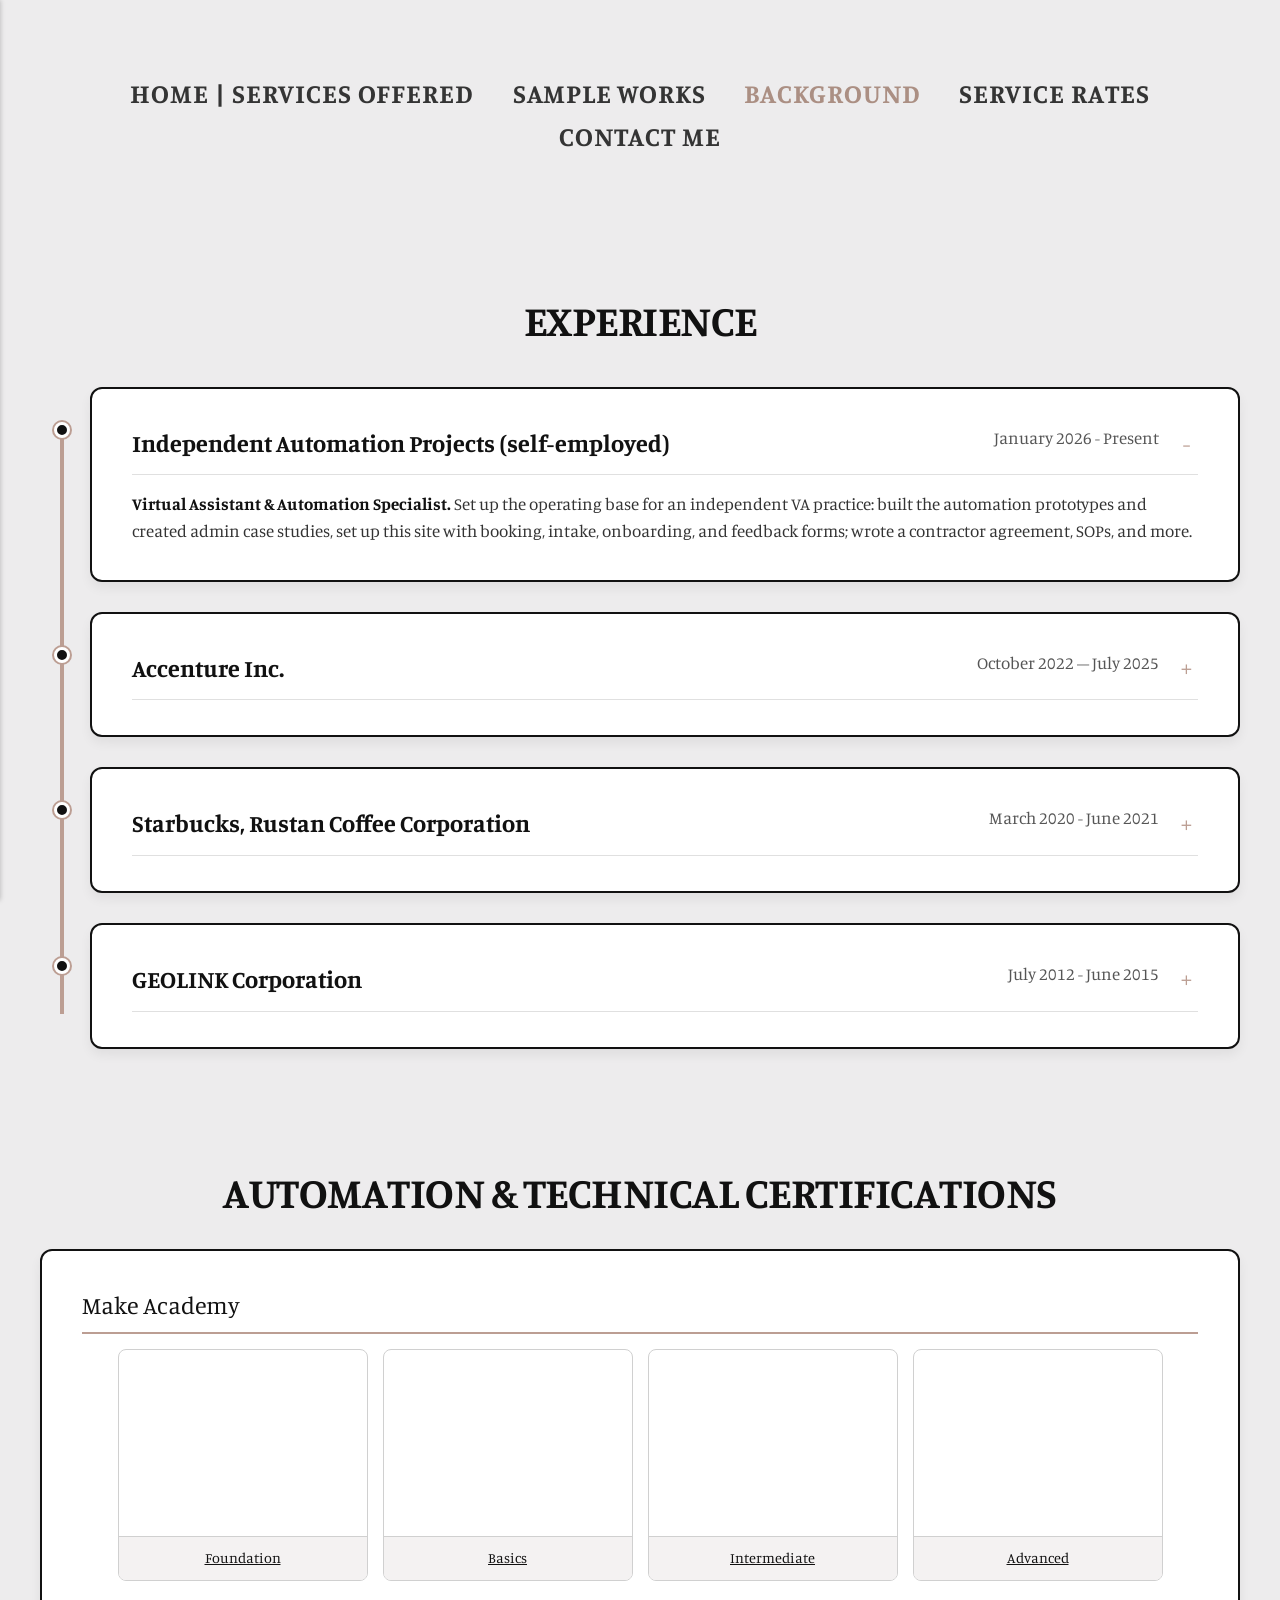
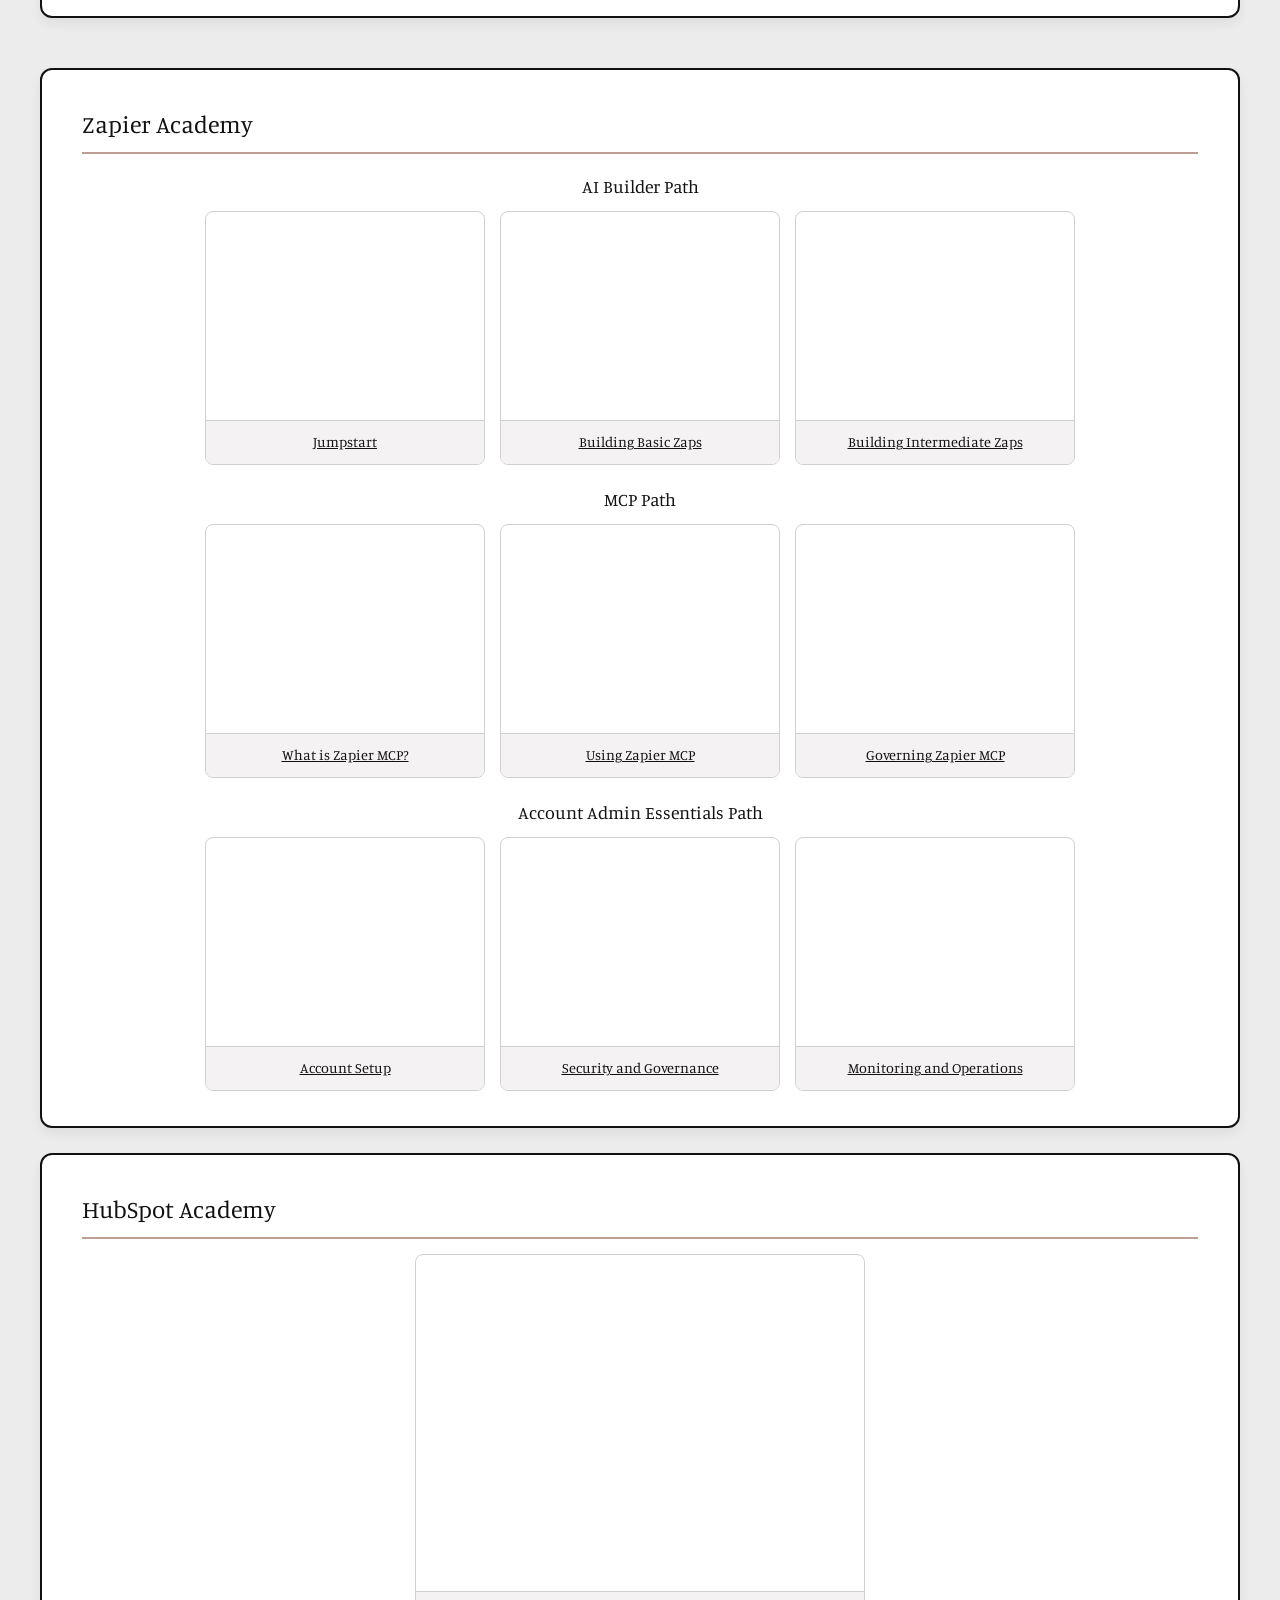
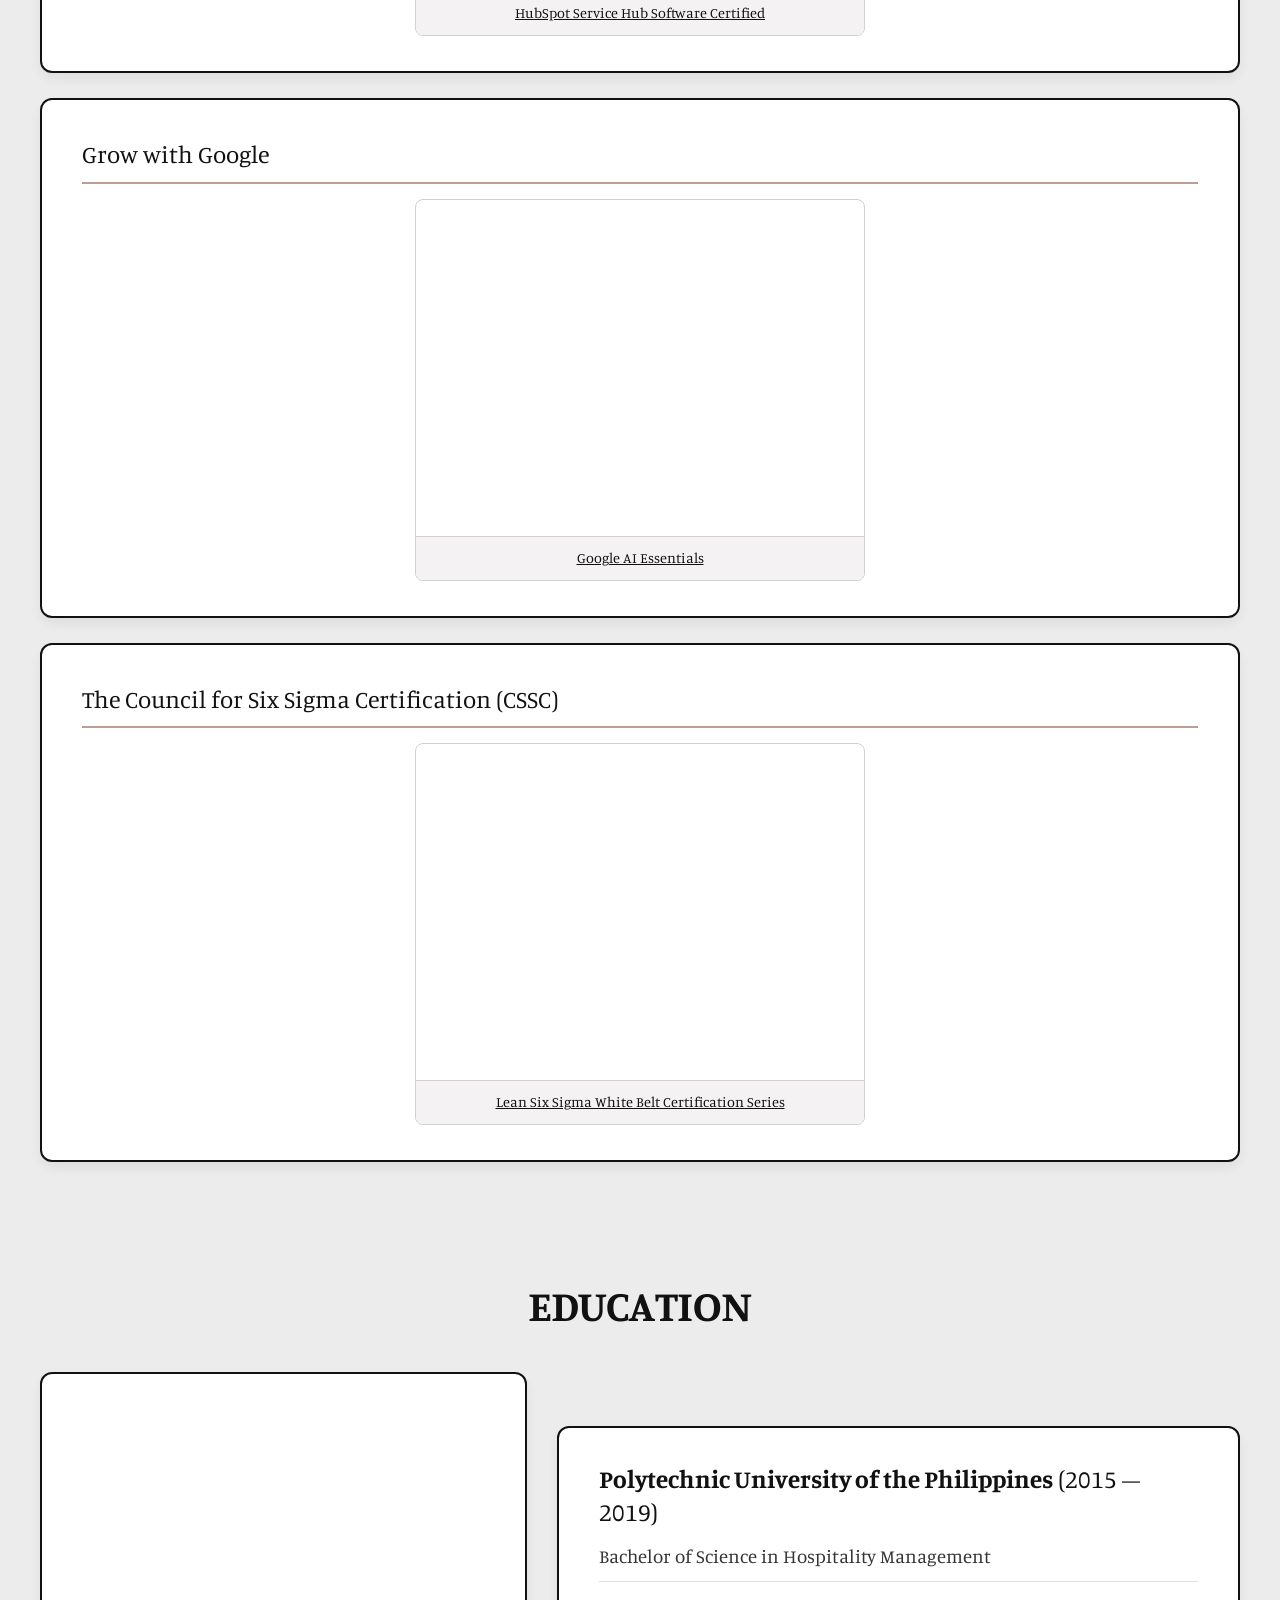
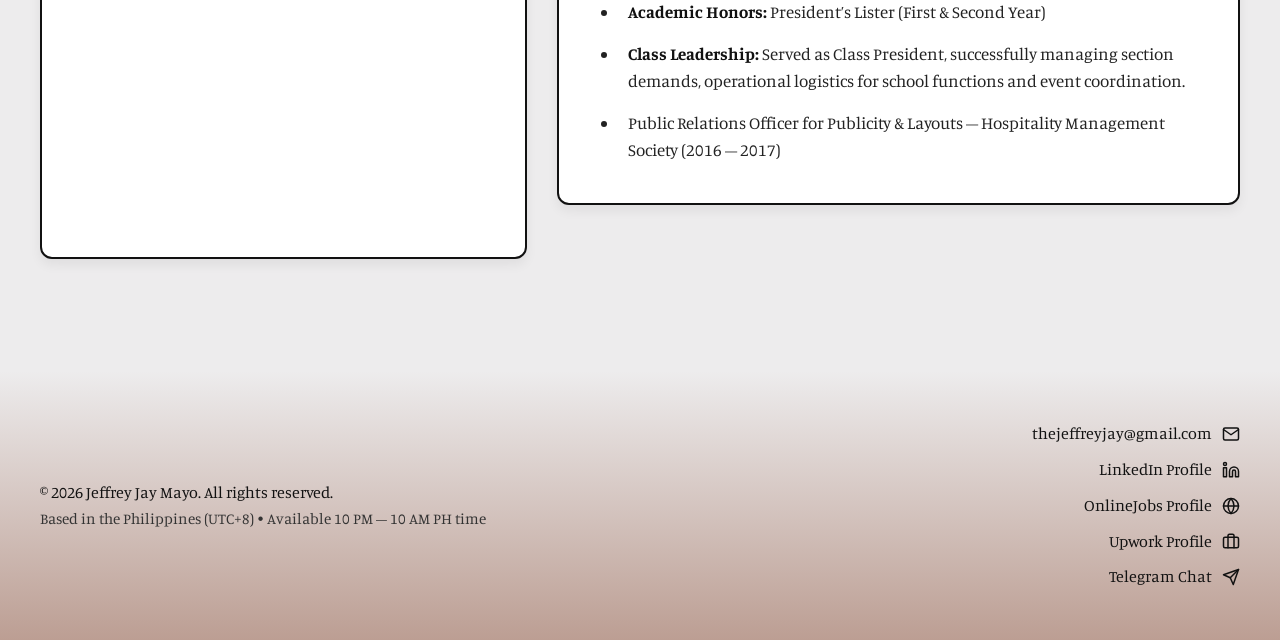
==== commit d6ddf5c3: "Updated from Publii" ====
--- a/background/index.html
+++ b/background/index.html
@@ -1,6 +1,320 @@
-<!DOCTYPE html><html lang="en"><head><meta charset="utf-8"><meta http-equiv="X-UA-Compatible" content="IE=edge"><meta name="viewport" content="width=device-width,initial-scale=1"><title>Background, Jeffrey Jay | Virtual Assistant &amp; Automation Specialist</title><meta name="description" content="Virtual assistant &amp; automation specialist in the Philippines. Lead capture &amp; workflow automation with n8n, Make &amp; Zapier; admin &amp; operations support."><meta name="generator" content="Publii Open-Source CMS for Static Site"><meta name="theme-color" content="#BC9E93" media="(prefers-color-scheme: dark)"><meta name="theme-color" content="#BC9E93" media="(prefers-color-scheme: light)"><meta name="msapplication-navbutton-color" content="#BC9E93"><meta name="apple-mobile-web-app-status-bar-style" content="#BC9E93"><link rel="canonical" href="https://thejeffreyjay.github.io/background/"><link rel="alternate" type="application/atom+xml" href="https://thejeffreyjay.github.io/feed.xml" title="Jeffrey Jay | Virtual Assistant &amp; Automation Specialist - RSS"><link rel="alternate" type="application/json" href="https://thejeffreyjay.github.io/feed.json" title="Jeffrey Jay | Virtual Assistant &amp; Automation Specialist - JSON"><meta property="og:title" content="Background"><meta property="og:site_name" content="Jeffrey Jay | Virtual Assistant &amp; Automation Specialist"><meta property="og:description" content="Virtual assistant &amp; automation specialist in the Philippines. Lead capture &amp; workflow automation with n8n, Make &amp; Zapier; admin &amp; operations support."><meta property="og:url" content="https://thejeffreyjay.github.io/background/"><meta property="og:type" content="article"><link rel="shortcut icon" href="https://thejeffreyjay.github.io/media/website/favicon-16x16.ico" type="image/x-icon"><link rel="preload" href="https://thejeffreyjay.github.io/assets/dynamic/fonts/manuale/manuale.woff2" as="font" type="font/woff2" crossorigin><link rel="preload" href="https://thejeffreyjay.github.io/assets/dynamic/fonts/manuale/manuale-italic.woff2" as="font" type="font/woff2" crossorigin><link rel="stylesheet" href="https://thejeffreyjay.github.io/assets/css/style.css?v&#x3D;bd672e40141acc2decbb6f3648d9df10"><script type="application/ld+json">{"@context":"http://schema.org","@type":"Article","mainEntityOfPage":{"@type":"WebPage","@id":"https://thejeffreyjay.github.io/background/"},"headline":"Background","datePublished":"2026-11-01T16:04+08:00","dateModified":"2026-11-08T16:35+08:00","description":"Virtual assistant & automation specialist in the Philippines. Lead capture & workflow automation with n8n, Make & Zapier; admin & operations support.","author":{"@type":"Person","name":"Jeffrey Jay","url":"https://thejeffreyjay.github.io/authors/jeffreyjay/"},"publisher":{"@type":"Organization","name":"Jeffrey Jay"}}</script><style></style><noscript><style>img[loading] {
+<!DOCTYPE html><html lang="en"><head><meta charset="utf-8"><meta http-equiv="X-UA-Compatible" content="IE=edge"><meta name="viewport" content="width=device-width,initial-scale=1"><title>Background | Jeffrey Jay</title><meta name="description" content="Virtual assistant &amp; automation specialist in the Philippines. Lead capture &amp; workflow automation with n8n, Make &amp; Zapier; admin &amp; operations support."><meta name="generator" content="Publii Open-Source CMS for Static Site"><meta name="theme-color" content="#BC9E93" media="(prefers-color-scheme: dark)"><meta name="theme-color" content="#BC9E93" media="(prefers-color-scheme: light)"><meta name="msapplication-navbutton-color" content="#BC9E93"><meta name="apple-mobile-web-app-status-bar-style" content="#BC9E93"><link rel="canonical" href="https://thejeffreyjay.github.io/background/"><link rel="alternate" type="application/atom+xml" href="https://thejeffreyjay.github.io/feed.xml" title="Jeffrey Jay | Virtual Assistant &amp; Automation Specialist - RSS"><link rel="alternate" type="application/json" href="https://thejeffreyjay.github.io/feed.json" title="Jeffrey Jay | Virtual Assistant &amp; Automation Specialist - JSON"><meta property="og:title" content="Background | Jeffrey Jay"><meta property="og:site_name" content="Jeffrey Jay | Virtual Assistant &amp; Automation Specialist"><meta property="og:description" content="Virtual assistant &amp; automation specialist in the Philippines. Lead capture &amp; workflow automation with n8n, Make &amp; Zapier; admin &amp; operations support."><meta property="og:url" content="https://thejeffreyjay.github.io/background/"><meta property="og:type" content="article"><link rel="shortcut icon" href="https://thejeffreyjay.github.io/media/website/favicon-16x16.ico" type="image/x-icon"><link rel="preload" href="https://thejeffreyjay.github.io/assets/dynamic/fonts/manuale/manuale.woff2" as="font" type="font/woff2" crossorigin><link rel="preload" href="https://thejeffreyjay.github.io/assets/dynamic/fonts/manuale/manuale-italic.woff2" as="font" type="font/woff2" crossorigin><link rel="stylesheet" href="https://thejeffreyjay.github.io/assets/css/style.css?v&#x3D;bd672e40141acc2decbb6f3648d9df10"><script type="application/ld+json">{"@context":"http://schema.org","@type":"Article","mainEntityOfPage":{"@type":"WebPage","@id":"https://thejeffreyjay.github.io/background/"},"headline":"Background | Jeffrey Jay","datePublished":"2026-11-01T16:04+08:00","dateModified":"2026-11-14T02:28+08:00","description":"Virtual assistant & automation specialist in the Philippines. Lead capture & workflow automation with n8n, Make & Zapier; admin & operations support.","author":{"@type":"Person","name":"Jeffrey Jay","url":"https://thejeffreyjay.github.io/authors/jeffreyjay/"},"publisher":{"@type":"Organization","name":"Jeffrey Jay"}}</script><style></style><noscript><style>img[loading] {
                     opacity: 1;
-                }</style></noscript><link rel="apple-touch-icon" sizes="180x180" href="https://raw.githubusercontent.com/thejeffreyjay/thejeffreyjay.github.io/main/apple-touch-icon.png"><link rel="icon" type="image/png" sizes="32x32" href="https://raw.githubusercontent.com/thejeffreyjay/thejeffreyjay.github.io/main/favicon-32x32.png"><link rel="icon" type="image/png" sizes="16x16" href="https://raw.githubusercontent.com/thejeffreyjay/thejeffreyjay.github.io/main/favicon-16x16.png"><link rel="shortcut icon" href="https://raw.githubusercontent.com/thejeffreyjay/thejeffreyjay.github.io/main/favicon.ico"><link rel="manifest" href="https://raw.githubusercontent.com/thejeffreyjay/thejeffreyjay.github.io/main/site.webmanifest"><meta name="google-site-verification" content="BoOBuGZK_CP8gIBk7Ib1iD3Lcf3uuALAJfimwMYpoMs"><meta property="og:title" content="Jeffrey Jay | Virtual Assistant & Automation Specialist"><meta property="og:description" content="No-code workflow automations, AI agents, and administrative operations."><meta property="og:image" content="https://thejeffreyjay.github.io/jaybanner.png"></head><body class="page-template"><div class="container"><header class="header"><a class="logo" href="https://thejeffreyjay.github.io/">Jeffrey Jay | Virtual Assistant &amp; Automation Specialist</a><nav class="navbar js-navbar"><button class="navbar__toggle js-toggle" aria-label="Menu"><span class="navbar__toggle-box"><span class="navbar__toggle-inner">Menu</span></span></button><ul class="navbar__menu"><li><a href="https://thejeffreyjay.github.io/" target="_self">Home | Services Offered</a></li><li><a href="https://thejeffreyjay.github.io/sample-works/" target="_self">Sample Works</a></li><li class="active"><a href="https://thejeffreyjay.github.io/background/" target="_self">Background</a></li><li class="has-submenu"><a href="https://thejeffreyjay.github.io/service-rates/" target="_self" aria-haspopup="true">Service Rates</a><ul class="navbar__submenu level-2" aria-hidden="true"><li><a href="https://thejeffreyjay.github.io/service-rates/automation/" target="_self">Automation: Primary</a></li><li><a href="https://thejeffreyjay.github.io/service-rates/admin/" target="_self">Admin: Secondary</a></li></ul></li><li><a href="https://thejeffreyjay.github.io/contact-me/" target="_self">Contact Me</a></li></ul></nav></header><main class="page"><article class="content wrapper"><header class="hero"><h1>Background</h1></header><div class="content__entry"><div><div style="width: 100vw; position: relative; left: 50%; right: 50%; margin-left: -50vw; margin-right: -50vw; background-color: #EDECED; padding: 40px 20px 40px 20px; box-sizing: border-box; font-family: inherit;"><style>.experience-wrapper {
+                }</style></noscript><link rel="apple-touch-icon" sizes="180x180" href="https://raw.githubusercontent.com/thejeffreyjay/thejeffreyjay.github.io/main/apple-touch-icon.png"><link rel="icon" type="image/png" sizes="32x32" href="https://raw.githubusercontent.com/thejeffreyjay/thejeffreyjay.github.io/main/favicon-32x32.png"><link rel="icon" type="image/png" sizes="16x16" href="https://raw.githubusercontent.com/thejeffreyjay/thejeffreyjay.github.io/main/favicon-16x16.png"><link rel="shortcut icon" href="https://raw.githubusercontent.com/thejeffreyjay/thejeffreyjay.github.io/main/favicon.ico"><link rel="manifest" href="https://raw.githubusercontent.com/thejeffreyjay/thejeffreyjay.github.io/main/site.webmanifest"><meta name="google-site-verification" content="BoOBuGZK_CP8gIBk7Ib1iD3Lcf3uuALAJfimwMYpoMs"><meta property="og:title" content="Jeffrey Jay | Virtual Assistant & Automation Specialist"><meta property="og:description" content="No-code workflow automations, AI agents, and administrative operations."><meta property="og:image" content="https://thejeffreyjay.github.io/jaybanner.png"></head><body class="page-template"><div id="jayFloatingNav" class="jay-fab-wrapper"><nav class="jay-fab-menu" id="jayFabMenu" aria-label="Quick navigation" aria-hidden="true" inert></nav><button class="jay-fab-toggle" id="jayFabToggle" type="button" aria-label="Open quick navigation" aria-expanded="false" aria-controls="jayFabMenu"><span class="jay-fab-icon" aria-hidden="true"><span></span> <span></span> <span></span></span></button></div><style>.jay-fab-wrapper {
+  --jay-fab-size: 56px;
+  --jay-fab-offset: 24px;
+  --jay-fab-ink: #111111;
+  --jay-fab-accent: #bc9e93;
+  --jay-fab-surface: #ffffff;
+  --jay-fab-motion: 220ms;
+
+  position: fixed;
+  right: calc(var(--jay-fab-offset) + env(safe-area-inset-right, 0px));
+  bottom: calc(var(--jay-fab-offset) + env(safe-area-inset-bottom, 0px));
+  z-index: 9999;
+  font-family: inherit;
+  opacity: 0;
+  visibility: hidden;
+  pointer-events: none;
+  transform: translate3d(0, 10px, 0) scale(0.98);
+  transition:
+    opacity var(--jay-fab-motion) ease,
+    transform var(--jay-fab-motion) ease,
+    visibility 0s linear var(--jay-fab-motion);
+}
+
+.jay-fab-wrapper,
+.jay-fab-wrapper * {
+  box-sizing: border-box;
+}
+
+.jay-fab-wrapper.jay-visible {
+  opacity: 1;
+  visibility: visible;
+  pointer-events: auto;
+  transform: translate3d(0, 0, 0) scale(1);
+  transition-delay: 0s;
+}
+
+.jay-fab-toggle {
+  appearance: none;
+  display: grid;
+  place-items: center;
+  width: var(--jay-fab-size);
+  height: var(--jay-fab-size);
+  min-width: 48px;
+  min-height: 48px;
+  padding: 0;
+  border: 1px solid var(--jay-fab-accent);
+  border-radius: 50%;
+  background: var(--jay-fab-ink);
+  color: #ffffff;
+  box-shadow: 0 5px 18px rgb(0 0 0 / 20%);
+  cursor: pointer;
+  touch-action: manipulation;
+  -webkit-tap-highlight-color: transparent;
+  transition:
+    transform 160ms ease,
+    background-color 160ms ease,
+    color 160ms ease,
+    box-shadow 160ms ease;
+}
+
+.jay-fab-toggle:focus-visible,
+.jay-fab-menu a:focus-visible {
+  outline: 3px solid var(--jay-fab-accent);
+  outline-offset: 3px;
+}
+
+.jay-fab-icon {
+  display: flex;
+  width: 22px;
+  height: 18px;
+  flex-direction: column;
+  justify-content: space-between;
+}
+
+.jay-fab-icon span {
+  display: block;
+  width: 22px;
+  height: 2px;
+  border-radius: 2px;
+  background: currentColor;
+  transform-origin: center;
+  transition: transform 180ms ease, opacity 140ms ease;
+}
+
+.jay-fab-wrapper.jay-open .jay-fab-toggle {
+  background: var(--jay-fab-accent);
+  color: var(--jay-fab-ink);
+}
+
+.jay-fab-wrapper.jay-open .jay-fab-icon span:first-child {
+  transform: translateY(8px) rotate(45deg);
+}
+
+.jay-fab-wrapper.jay-open .jay-fab-icon span:nth-child(2) {
+  opacity: 0;
+  transform: scaleX(0.35);
+}
+
+.jay-fab-wrapper.jay-open .jay-fab-icon span:last-child {
+  transform: translateY(-8px) rotate(-45deg);
+}
+
+.jay-fab-menu {
+  position: absolute;
+  right: 0;
+  bottom: calc(var(--jay-fab-size) + 12px);
+  display: flex;
+  flex-direction: column-reverse;
+  align-items: flex-end;
+  gap: 10px;
+  width: max-content;
+  max-width: calc(100vw - var(--jay-fab-offset) - 16px);
+  margin: 0;
+  padding: 4px;
+  visibility: hidden;
+  pointer-events: none;
+  transition: visibility 0s linear var(--jay-fab-motion);
+}
+
+.jay-fab-menu a {
+  display: flex;
+  align-items: center;
+  justify-content: flex-end;
+  min-height: 48px;
+  max-width: 100%;
+  padding: 11px 16px;
+  border: 1px solid var(--jay-fab-accent);
+  border-radius: 999px;
+  background: var(--jay-fab-surface);
+  color: var(--jay-fab-ink);
+  box-shadow: 0 3px 12px rgb(0 0 0 / 12%);
+  font-size: 0.9rem;
+  font-weight: 600;
+  line-height: 1.25;
+  text-align: right;
+  text-decoration: none;
+  white-space: normal;
+  overflow-wrap: anywhere;
+  opacity: 0;
+  pointer-events: none;
+  transform: translate3d(0, 8px, 0) scale(0.97);
+  transition:
+    opacity 160ms ease,
+    transform 200ms cubic-bezier(0.2, 0.8, 0.2, 1),
+    background-color 150ms ease,
+    color 150ms ease,
+    border-color 150ms ease;
+  transition-delay: 0s;
+}
+
+.jay-fab-wrapper.jay-open .jay-fab-menu {
+  visibility: visible;
+  pointer-events: auto;
+  transition-delay: 0s;
+}
+
+.jay-fab-wrapper.jay-open .jay-fab-menu a {
+  opacity: 1;
+  pointer-events: auto;
+  transform: translate3d(0, 0, 0) scale(1);
+  transition-delay: calc(var(--jay-fab-item-index, 0) * 35ms);
+}
+
+@media (hover: hover) and (pointer: fine) {
+  .jay-fab-toggle:hover {
+    background: var(--jay-fab-accent);
+    color: var(--jay-fab-ink);
+    box-shadow: 0 7px 20px rgb(0 0 0 / 23%);
+    transform: translateY(-2px);
+  }
+
+  .jay-fab-menu a:hover {
+    border-color: var(--jay-fab-ink);
+    background: var(--jay-fab-ink);
+    color: #ffffff;
+    transform: translate3d(0, -2px, 0) scale(1.01);
+  }
+}
+
+.jay-fab-toggle:active {
+  transform: scale(0.96);
+}
+
+@media (max-width: 768px) {
+  .jay-fab-wrapper {
+    --jay-fab-offset: 16px;
+  }
+}
+
+@media (prefers-reduced-motion: reduce) {
+  .jay-fab-wrapper,
+  .jay-fab-wrapper *,
+  .jay-fab-wrapper *::before,
+  .jay-fab-wrapper *::after {
+    scroll-behavior: auto !important;
+    animation-duration: 0.01ms !important;
+    animation-iteration-count: 1 !important;
+    transition-duration: 0.01ms !important;
+    transition-delay: 0ms !important;
+  }
+}</style><script>(() => {
+  const initializeFloatingNav = () => {
+    const wrapper = document.getElementById("jayFloatingNav");
+    const toggle = document.getElementById("jayFabToggle");
+    const menu = document.getElementById("jayFabMenu");
+    if (!wrapper || !toggle || !menu) return;
+
+    const rawPath = window.location.pathname.toLowerCase();
+    const cleanPath = rawPath.replace(/\/index\.html$/, "").replace(/\/+$/, "") || "/";
+    
+    const isSampleWorks = cleanPath.includes("sample-works");
+    const isBackground = cleanPath.includes("background");
+    const isServiceRates = cleanPath.includes("service-rates");
+    const isContact = cleanPath.includes("contact-me");
+    const isHomePage = !isSampleWorks && !isBackground && !isServiceRates && !isContact;
+
+    const navItems = [
+      { 
+        name: "Return to Home", 
+        url: "https://thejeffreyjay.github.io/", 
+        show: !isHomePage 
+      },
+      { 
+        name: "Sample Works", 
+        url: "https://thejeffreyjay.github.io/sample-works/", 
+        show: !isSampleWorks 
+      },
+      { 
+        name: "Background", 
+        url: "https://thejeffreyjay.github.io/background/", 
+        show: !isBackground 
+      },
+      { 
+        name: "Service Rates", 
+        url: "https://thejeffreyjay.github.io/service-rates/", 
+        show: !isServiceRates 
+      },
+      { 
+        name: "Contact Me", 
+        url: "https://thejeffreyjay.github.io/contact-me/", 
+        show: !isContact 
+      }
+    ];
+
+    const fragment = document.createDocumentFragment();
+
+    navItems.forEach((item) => {
+      if (!item.show) return;
+      const link = document.createElement("a");
+      link.href = item.url;
+      link.textContent = item.name;
+      link.style.setProperty("--jay-fab-item-index", String(fragment.childElementCount));
+      fragment.appendChild(link);
+    });
+
+    menu.replaceChildren(fragment);
+
+    const setOpen = (open) => {
+      wrapper.classList.toggle("jay-open", open);
+      toggle.setAttribute("aria-expanded", String(open));
+      toggle.setAttribute("aria-label", open ? "Close quick navigation" : "Open quick navigation");
+      menu.setAttribute("aria-hidden", String(!open));
+      menu.inert = !open;
+    };
+
+    const mobileViewport = window.matchMedia("(max-width: 768px)");
+    let scrollFrame = 0;
+
+    const updateVisibility = () => {
+      const maxScroll = Math.max(0, document.documentElement.scrollHeight - window.innerHeight);
+      const scrollPercent = maxScroll > 0 ? (window.scrollY / maxScroll) * 100 : 0;
+      const threshold = mobileViewport.matches ? 20 : 50;
+      const shouldShow = maxScroll > 0 && scrollPercent >= threshold;
+      const isVisible = wrapper.classList.contains("jay-visible");
+
+      if (shouldShow === isVisible) return;
+      wrapper.classList.toggle("jay-visible", shouldShow);
+      if (!shouldShow) setOpen(false);
+    };
+
+    const scheduleVisibilityUpdate = () => {
+      if (scrollFrame) return;
+      scrollFrame = window.requestAnimationFrame(() => {
+        scrollFrame = 0;
+        updateVisibility();
+      });
+    };
+
+    window.addEventListener("scroll", scheduleVisibilityUpdate, { passive: true });
+    window.addEventListener("resize", scheduleVisibilityUpdate, { passive: true });
+    window.addEventListener("load", scheduleVisibilityUpdate, { once: true });
+    updateVisibility();
+
+    toggle.addEventListener("click", () => {
+      setOpen(toggle.getAttribute("aria-expanded") !== "true");
+    });
+
+    document.addEventListener("click", (event) => {
+      if (!wrapper.contains(event.target)) setOpen(false);
+    });
+
+    document.addEventListener("keydown", (event) => {
+      if (event.key === "Escape" && wrapper.classList.contains("jay-open")) {
+        setOpen(false);
+        toggle.focus();
+      }
+    });
+  };
+
+  if (document.readyState === "loading") {
+    document.addEventListener("DOMContentLoaded", initializeFloatingNav, { once: true });
+  } else {
+    initializeFloatingNav();
+  }
+})();</script><div class="container"><header class="header"><a class="logo" href="https://thejeffreyjay.github.io/">Jeffrey Jay | Virtual Assistant &amp; Automation Specialist</a><nav class="navbar js-navbar"><button class="navbar__toggle js-toggle" aria-label="Menu"><span class="navbar__toggle-box"><span class="navbar__toggle-inner">Menu</span></span></button><ul class="navbar__menu"><li><a href="https://thejeffreyjay.github.io/" target="_self">Home | Services Offered</a></li><li><a href="https://thejeffreyjay.github.io/sample-works/" target="_self">Sample Works</a></li><li class="active"><a href="https://thejeffreyjay.github.io/background/" target="_self">Background</a></li><li class="has-submenu"><a href="https://thejeffreyjay.github.io/service-rates/" target="_self" aria-haspopup="true">Service Rates</a><ul class="navbar__submenu level-2" aria-hidden="true"><li><a href="https://thejeffreyjay.github.io/service-rates/automation/" target="_self">Automation: Primary</a></li><li><a href="https://thejeffreyjay.github.io/service-rates/admin/" target="_self">Admin: Secondary</a></li></ul></li><li><a href="https://thejeffreyjay.github.io/contact-me/" target="_self">Contact Me</a></li></ul></nav></header><main class="page"><article class="content wrapper"><header class="hero"><h1>Background | Jeffrey Jay</h1></header><div class="content__entry"><div><div style="width: 100vw; position: relative; left: 50%; right: 50%; margin-left: -50vw; margin-right: -50vw; background-color: #EDECED; padding: 40px 20px 40px 20px; box-sizing: border-box; font-family: inherit;"><style>.experience-wrapper {
       max-width: 1200px;
       margin: 0 auto;
     }
@@ -465,7 +779,7 @@
         font-size: 0.7rem !important;
         padding: 6px 8px !important;
       }
-    }</style><div class="cert-wrapper"><h2 class="cert-section-title">AUTOMATION &amp; TECHNICAL CERTIFICATIONS</h2><div id="certifications"></div><div class="cert-stack"><div class="cert-card"><div><div class="cert-category-title">Make Academy</div><div class="cert-gallery-make"><a href="https://www.credly.com/badges/95bc4db1-de80-411f-ae62-98c869f5999d/public_url" target="_blank" rel="noopener noreferrer"><div class="cert-thumb-box"><img decoding="async" src="https://raw.githubusercontent.com/thejeffreyjay/thejeffreyjay.github.io/main/foundation.avif" alt="Make Foundation" width="300" height="225" loading="lazy" oncontextmenu="return false;" draggable="false" data-is-external-image="true"><div class="cert-thumb-title">Foundation</div></div></a><a href="https://www.credly.com/badges/723459dc-3d4b-41c9-bcf6-8d14af325eb7/public_url" target="_blank" rel="noopener noreferrer"><div class="cert-thumb-box"><img decoding="async" src="https://raw.githubusercontent.com/thejeffreyjay/thejeffreyjay.github.io/main/basics.avif" alt="Make Basics" width="300" height="225" loading="lazy" oncontextmenu="return false;" draggable="false" data-is-external-image="true"><div class="cert-thumb-title">Basics</div></div></a><a href="https://www.credly.com/badges/27075299-7fc0-4274-b10b-013262498e95/public_url" target="_blank" rel="noopener noreferrer"><div class="cert-thumb-box"><img decoding="async" src="https://raw.githubusercontent.com/thejeffreyjay/thejeffreyjay.github.io/main/intermediate.avif" alt="Make Intermediate" width="300" height="225" loading="lazy" oncontextmenu="return false;" draggable="false" data-is-external-image="true"><div class="cert-thumb-title">Intermediate</div></div></a><a href="https://www.credly.com/badges/6ef438d1-db30-4aac-ab54-b5f9ae372ca6/public_url" target="_blank" rel="noopener noreferrer"><div class="cert-thumb-box"><img decoding="async" src="https://raw.githubusercontent.com/thejeffreyjay/thejeffreyjay.github.io/main/advanced.avif" alt="Make Advanced" width="300" height="225" loading="lazy" oncontextmenu="return false;" draggable="false" data-is-external-image="true"><div class="cert-thumb-title">Advanced</div></div></a></div></div></div><div id="zapier"></div><div class="cert-card"><div><div class="cert-category-title">Zapier Academy</div><div class="cert-sub-heading">AI Builder Path</div><div class="cert-gallery-zapier" style="margin-bottom: 20px;"><a href="https://raw.githubusercontent.com/thejeffreyjay/thejeffreyjay.github.io/main/1.avif" target="_blank" rel="noopener noreferrer"><div class="cert-thumb-box"><img decoding="async" src="https://raw.githubusercontent.com/thejeffreyjay/thejeffreyjay.github.io/main/1.avif" alt="Jumpstart" width="300" height="225" loading="lazy" oncontextmenu="return false;" draggable="false" data-is-external-image="true"><div class="cert-thumb-title">Jumpstart</div></div></a><a href="https://raw.githubusercontent.com/thejeffreyjay/thejeffreyjay.github.io/main/2.avif" target="_blank" rel="noopener noreferrer"><div class="cert-thumb-box"><img decoding="async" src="https://raw.githubusercontent.com/thejeffreyjay/thejeffreyjay.github.io/main/2.avif" alt="Building Basic Zaps" width="300" height="225" loading="lazy" oncontextmenu="return false;" draggable="false" data-is-external-image="true"><div class="cert-thumb-title">Building Basic Zaps</div></div></a><a href="https://raw.githubusercontent.com/thejeffreyjay/thejeffreyjay.github.io/main/3.avif" target="_blank" rel="noopener noreferrer"><div class="cert-thumb-box"><img decoding="async" src="https://raw.githubusercontent.com/thejeffreyjay/thejeffreyjay.github.io/main/3.avif" alt="Building Intermediate Zaps" width="300" height="225" loading="lazy" oncontextmenu="return false;" draggable="false" data-is-external-image="true"><div class="cert-thumb-title">Building Intermediate Zaps</div></div></a></div><div class="cert-sub-heading">MCP Path</div><div class="cert-gallery-zapier" style="margin-bottom: 20px;"><a href="https://raw.githubusercontent.com/thejeffreyjay/thejeffreyjay.github.io/main/4.avif" target="_blank" rel="noopener noreferrer"><div class="cert-thumb-box"><img decoding="async" src="https://raw.githubusercontent.com/thejeffreyjay/thejeffreyjay.github.io/main/4.avif" alt="What is Zapier MCP?" width="300" height="225" loading="lazy" oncontextmenu="return false;" draggable="false" data-is-external-image="true"><div class="cert-thumb-title">What is Zapier MCP?</div></div></a><a href="https://raw.githubusercontent.com/thejeffreyjay/thejeffreyjay.github.io/main/5.avif" target="_blank" rel="noopener noreferrer"><div class="cert-thumb-box"><img decoding="async" src="https://raw.githubusercontent.com/thejeffreyjay/thejeffreyjay.github.io/main/5.avif" alt="Using Zapier MCP" width="300" height="225" loading="lazy" oncontextmenu="return false;" draggable="false" data-is-external-image="true"><div class="cert-thumb-title">Using Zapier MCP</div></div></a><a href="https://raw.githubusercontent.com/thejeffreyjay/thejeffreyjay.github.io/main/6.avif" target="_blank" rel="noopener noreferrer"><div class="cert-thumb-box"><img decoding="async" src="https://raw.githubusercontent.com/thejeffreyjay/thejeffreyjay.github.io/main/6.avif" alt="Governing Zapier MCP" width="300" height="225" loading="lazy" oncontextmenu="return false;" draggable="false" data-is-external-image="true"><div class="cert-thumb-title">Governing Zapier MCP</div></div></a></div><div class="cert-sub-heading">Account Admin Essentials Path</div><div class="cert-gallery-zapier"><a href="https://raw.githubusercontent.com/thejeffreyjay/thejeffreyjay.github.io/main/7.avif" target="_blank" rel="noopener noreferrer"><div class="cert-thumb-box"><img decoding="async" src="https://raw.githubusercontent.com/thejeffreyjay/thejeffreyjay.github.io/main/7.avif" alt="Account Setup" width="300" height="225" loading="lazy" oncontextmenu="return false;" draggable="false" data-is-external-image="true"><div class="cert-thumb-title">Account Setup</div></div></a><a href="https://raw.githubusercontent.com/thejeffreyjay/thejeffreyjay.github.io/main/8.avif" target="_blank" rel="noopener noreferrer"><div class="cert-thumb-box"><img decoding="async" src="https://raw.githubusercontent.com/thejeffreyjay/thejeffreyjay.github.io/main/8.avif" alt="Security and Governance" width="300" height="225" loading="lazy" oncontextmenu="return false;" draggable="false" data-is-external-image="true"><div class="cert-thumb-title">Security and Governance</div></div></a><a href="https://raw.githubusercontent.com/thejeffreyjay/thejeffreyjay.github.io/main/9.avif" target="_blank" rel="noopener noreferrer"><div class="cert-thumb-box"><img decoding="async" src="https://raw.githubusercontent.com/thejeffreyjay/thejeffreyjay.github.io/main/9.avif" alt="Monitoring and Operations" width="300" height="225" loading="lazy" oncontextmenu="return false;" draggable="false" data-is-external-image="true"><div class="cert-thumb-title">Monitoring and Operations</div></div></a></div></div></div><div class="cert-card"><div><div class="cert-category-title">HubSpot Academy</div><div class="cert-gallery-single"><a href="https://app-na2.hubspot.com/academy/achievements/c99wn9w3/en/1/jeffrey-jay-mayo/service-hub-software" target="_blank" rel="noopener noreferrer"><div class="cert-thumb-box"><img decoding="async" src="https://raw.githubusercontent.com/thejeffreyjay/thejeffreyjay.github.io/main/servicehub.avif" alt="HubSpot Service Hub" width="400" height="300" loading="lazy" oncontextmenu="return false;" draggable="false" data-is-external-image="true"><div class="cert-thumb-title">HubSpot Service Hub Software Certified</div></div></a></div></div></div><div class="cert-card"><div><div class="cert-category-title">Grow with Google</div><div class="cert-gallery-single"><a href="https://www.coursera.org/account/accomplishments/specialization/certificate/7MWULA3JSTWO" target="_blank" rel="noopener noreferrer"><div class="cert-thumb-box"><img decoding="async" src="https://raw.githubusercontent.com/thejeffreyjay/thejeffreyjay.github.io/main/growwithgoogle.avif" alt="Google AI Essentials" width="400" height="300" loading="lazy" oncontextmenu="return false;" draggable="false" data-is-external-image="true"><div class="cert-thumb-title">Google AI Essentials</div></div></a></div></div></div></div></div></div><script>const certCards = document.querySelectorAll('.cert-card');
+    }</style><div class="cert-wrapper"><h2 class="cert-section-title">AUTOMATION &amp; TECHNICAL CERTIFICATIONS</h2><div id="certifications"></div><div class="cert-stack"><div class="cert-card"><div><div class="cert-category-title">Make Academy</div><div class="cert-gallery-make"><a href="https://www.credly.com/badges/95bc4db1-de80-411f-ae62-98c869f5999d/public_url" target="_blank" rel="noopener noreferrer"><div class="cert-thumb-box"><img decoding="async" src="https://raw.githubusercontent.com/thejeffreyjay/thejeffreyjay.github.io/main/foundation.avif" alt="Make Foundation" width="300" height="225" loading="lazy" oncontextmenu="return false;" draggable="false" data-is-external-image="true"><div class="cert-thumb-title">Foundation</div></div></a><a href="https://www.credly.com/badges/723459dc-3d4b-41c9-bcf6-8d14af325eb7/public_url" target="_blank" rel="noopener noreferrer"><div class="cert-thumb-box"><img decoding="async" src="https://raw.githubusercontent.com/thejeffreyjay/thejeffreyjay.github.io/main/basics.avif" alt="Make Basics" width="300" height="225" loading="lazy" oncontextmenu="return false;" draggable="false" data-is-external-image="true"><div class="cert-thumb-title">Basics</div></div></a><a href="https://www.credly.com/badges/27075299-7fc0-4274-b10b-013262498e95/public_url" target="_blank" rel="noopener noreferrer"><div class="cert-thumb-box"><img decoding="async" src="https://raw.githubusercontent.com/thejeffreyjay/thejeffreyjay.github.io/main/intermediate.avif" alt="Make Intermediate" width="300" height="225" loading="lazy" oncontextmenu="return false;" draggable="false" data-is-external-image="true"><div class="cert-thumb-title">Intermediate</div></div></a><a href="https://www.credly.com/badges/6ef438d1-db30-4aac-ab54-b5f9ae372ca6/public_url" target="_blank" rel="noopener noreferrer"><div class="cert-thumb-box"><img decoding="async" src="https://raw.githubusercontent.com/thejeffreyjay/thejeffreyjay.github.io/main/advanced.avif" alt="Make Advanced" width="300" height="225" loading="lazy" oncontextmenu="return false;" draggable="false" data-is-external-image="true"><div class="cert-thumb-title">Advanced</div></div></a></div></div></div><div id="zapier"></div><div class="cert-card"><div><div class="cert-category-title">Zapier Academy</div><div class="cert-sub-heading">AI Builder Path</div><div class="cert-gallery-zapier" style="margin-bottom: 20px;"><a href="https://raw.githubusercontent.com/thejeffreyjay/thejeffreyjay.github.io/main/1.avif" target="_blank" rel="noopener noreferrer"><div class="cert-thumb-box"><img decoding="async" src="https://raw.githubusercontent.com/thejeffreyjay/thejeffreyjay.github.io/main/1.avif" alt="Jumpstart" width="300" height="225" loading="lazy" oncontextmenu="return false;" draggable="false" data-is-external-image="true"><div class="cert-thumb-title">Jumpstart</div></div></a><a href="https://raw.githubusercontent.com/thejeffreyjay/thejeffreyjay.github.io/main/2.avif" target="_blank" rel="noopener noreferrer"><div class="cert-thumb-box"><img decoding="async" src="https://raw.githubusercontent.com/thejeffreyjay/thejeffreyjay.github.io/main/2.avif" alt="Building Basic Zaps" width="300" height="225" loading="lazy" oncontextmenu="return false;" draggable="false" data-is-external-image="true"><div class="cert-thumb-title">Building Basic Zaps</div></div></a><a href="https://raw.githubusercontent.com/thejeffreyjay/thejeffreyjay.github.io/main/3.avif" target="_blank" rel="noopener noreferrer"><div class="cert-thumb-box"><img decoding="async" src="https://raw.githubusercontent.com/thejeffreyjay/thejeffreyjay.github.io/main/3.avif" alt="Building Intermediate Zaps" width="300" height="225" loading="lazy" oncontextmenu="return false;" draggable="false" data-is-external-image="true"><div class="cert-thumb-title">Building Intermediate Zaps</div></div></a></div><div class="cert-sub-heading">MCP Path</div><div class="cert-gallery-zapier" style="margin-bottom: 20px;"><a href="https://raw.githubusercontent.com/thejeffreyjay/thejeffreyjay.github.io/main/4.avif" target="_blank" rel="noopener noreferrer"><div class="cert-thumb-box"><img decoding="async" src="https://raw.githubusercontent.com/thejeffreyjay/thejeffreyjay.github.io/main/4.avif" alt="What is Zapier MCP?" width="300" height="225" loading="lazy" oncontextmenu="return false;" draggable="false" data-is-external-image="true"><div class="cert-thumb-title">What is Zapier MCP?</div></div></a><a href="https://raw.githubusercontent.com/thejeffreyjay/thejeffreyjay.github.io/main/5.avif" target="_blank" rel="noopener noreferrer"><div class="cert-thumb-box"><img decoding="async" src="https://raw.githubusercontent.com/thejeffreyjay/thejeffreyjay.github.io/main/5.avif" alt="Using Zapier MCP" width="300" height="225" loading="lazy" oncontextmenu="return false;" draggable="false" data-is-external-image="true"><div class="cert-thumb-title">Using Zapier MCP</div></div></a><a href="https://raw.githubusercontent.com/thejeffreyjay/thejeffreyjay.github.io/main/6.avif" target="_blank" rel="noopener noreferrer"><div class="cert-thumb-box"><img decoding="async" src="https://raw.githubusercontent.com/thejeffreyjay/thejeffreyjay.github.io/main/6.avif" alt="Governing Zapier MCP" width="300" height="225" loading="lazy" oncontextmenu="return false;" draggable="false" data-is-external-image="true"><div class="cert-thumb-title">Governing Zapier MCP</div></div></a></div><div class="cert-sub-heading">Account Admin Essentials Path</div><div class="cert-gallery-zapier"><a href="https://raw.githubusercontent.com/thejeffreyjay/thejeffreyjay.github.io/main/7.avif" target="_blank" rel="noopener noreferrer"><div class="cert-thumb-box"><img decoding="async" src="https://raw.githubusercontent.com/thejeffreyjay/thejeffreyjay.github.io/main/7.avif" alt="Account Setup" width="300" height="225" loading="lazy" oncontextmenu="return false;" draggable="false" data-is-external-image="true"><div class="cert-thumb-title">Account Setup</div></div></a><a href="https://raw.githubusercontent.com/thejeffreyjay/thejeffreyjay.github.io/main/8.avif" target="_blank" rel="noopener noreferrer"><div class="cert-thumb-box"><img decoding="async" src="https://raw.githubusercontent.com/thejeffreyjay/thejeffreyjay.github.io/main/8.avif" alt="Security and Governance" width="300" height="225" loading="lazy" oncontextmenu="return false;" draggable="false" data-is-external-image="true"><div class="cert-thumb-title">Security and Governance</div></div></a><a href="https://raw.githubusercontent.com/thejeffreyjay/thejeffreyjay.github.io/main/9.avif" target="_blank" rel="noopener noreferrer"><div class="cert-thumb-box"><img decoding="async" src="https://raw.githubusercontent.com/thejeffreyjay/thejeffreyjay.github.io/main/9.avif" alt="Monitoring and Operations" width="300" height="225" loading="lazy" oncontextmenu="return false;" draggable="false" data-is-external-image="true"><div class="cert-thumb-title">Monitoring and Operations</div></div></a></div></div></div><div class="cert-card"><div><div class="cert-category-title">HubSpot Academy</div><div class="cert-gallery-single"><a href="https://app-na2.hubspot.com/academy/achievements/c99wn9w3/en/1/jeffrey-jay-mayo/service-hub-software" target="_blank" rel="noopener noreferrer"><div class="cert-thumb-box"><img decoding="async" src="https://raw.githubusercontent.com/thejeffreyjay/thejeffreyjay.github.io/main/servicehub.avif" alt="HubSpot Service Hub" width="400" height="300" loading="lazy" oncontextmenu="return false;" draggable="false" data-is-external-image="true"><div class="cert-thumb-title">HubSpot Service Hub Software Certified</div></div></a></div></div></div><div class="cert-card"><div><div class="cert-category-title">Grow with Google</div><div class="cert-gallery-single"><a href="https://www.coursera.org/account/accomplishments/specialization/certificate/7MWULA3JSTWO" target="_blank" rel="noopener noreferrer"><div class="cert-thumb-box"><img decoding="async" src="https://raw.githubusercontent.com/thejeffreyjay/thejeffreyjay.github.io/main/growwithgoogle.avif" alt="Google AI Essentials" width="400" height="300" loading="lazy" oncontextmenu="return false;" draggable="false" data-is-external-image="true"><div class="cert-thumb-title">Google AI Essentials</div></div></a></div></div></div><div class="cert-card"><div><div class="cert-category-title">The Council for Six Sigma Certification (CSSC)</div><div class="cert-gallery-single"><a href="https://certification.sixsigmacouncil.org/mod/customcert/verify_certificate.php" target="_blank" rel="noopener noreferrer"><div class="cert-thumb-box"><img decoding="async" src="https://raw.githubusercontent.com/thejeffreyjay/thejeffreyjay.github.io/main/lsswbc.avif" alt="Lean Six Sigma White Belt Certification Series" width="400" height="300" loading="lazy" oncontextmenu="return false;" draggable="false" data-is-external-image="true"><div class="cert-thumb-title">Lean Six Sigma White Belt Certification Series</div></div></a></div></div></div></div></div></div><script>const certCards = document.querySelectorAll('.cert-card');
   certCards.forEach(card => {
     let ticking = false;
     card.addEventListener('mousemove', (e) => {
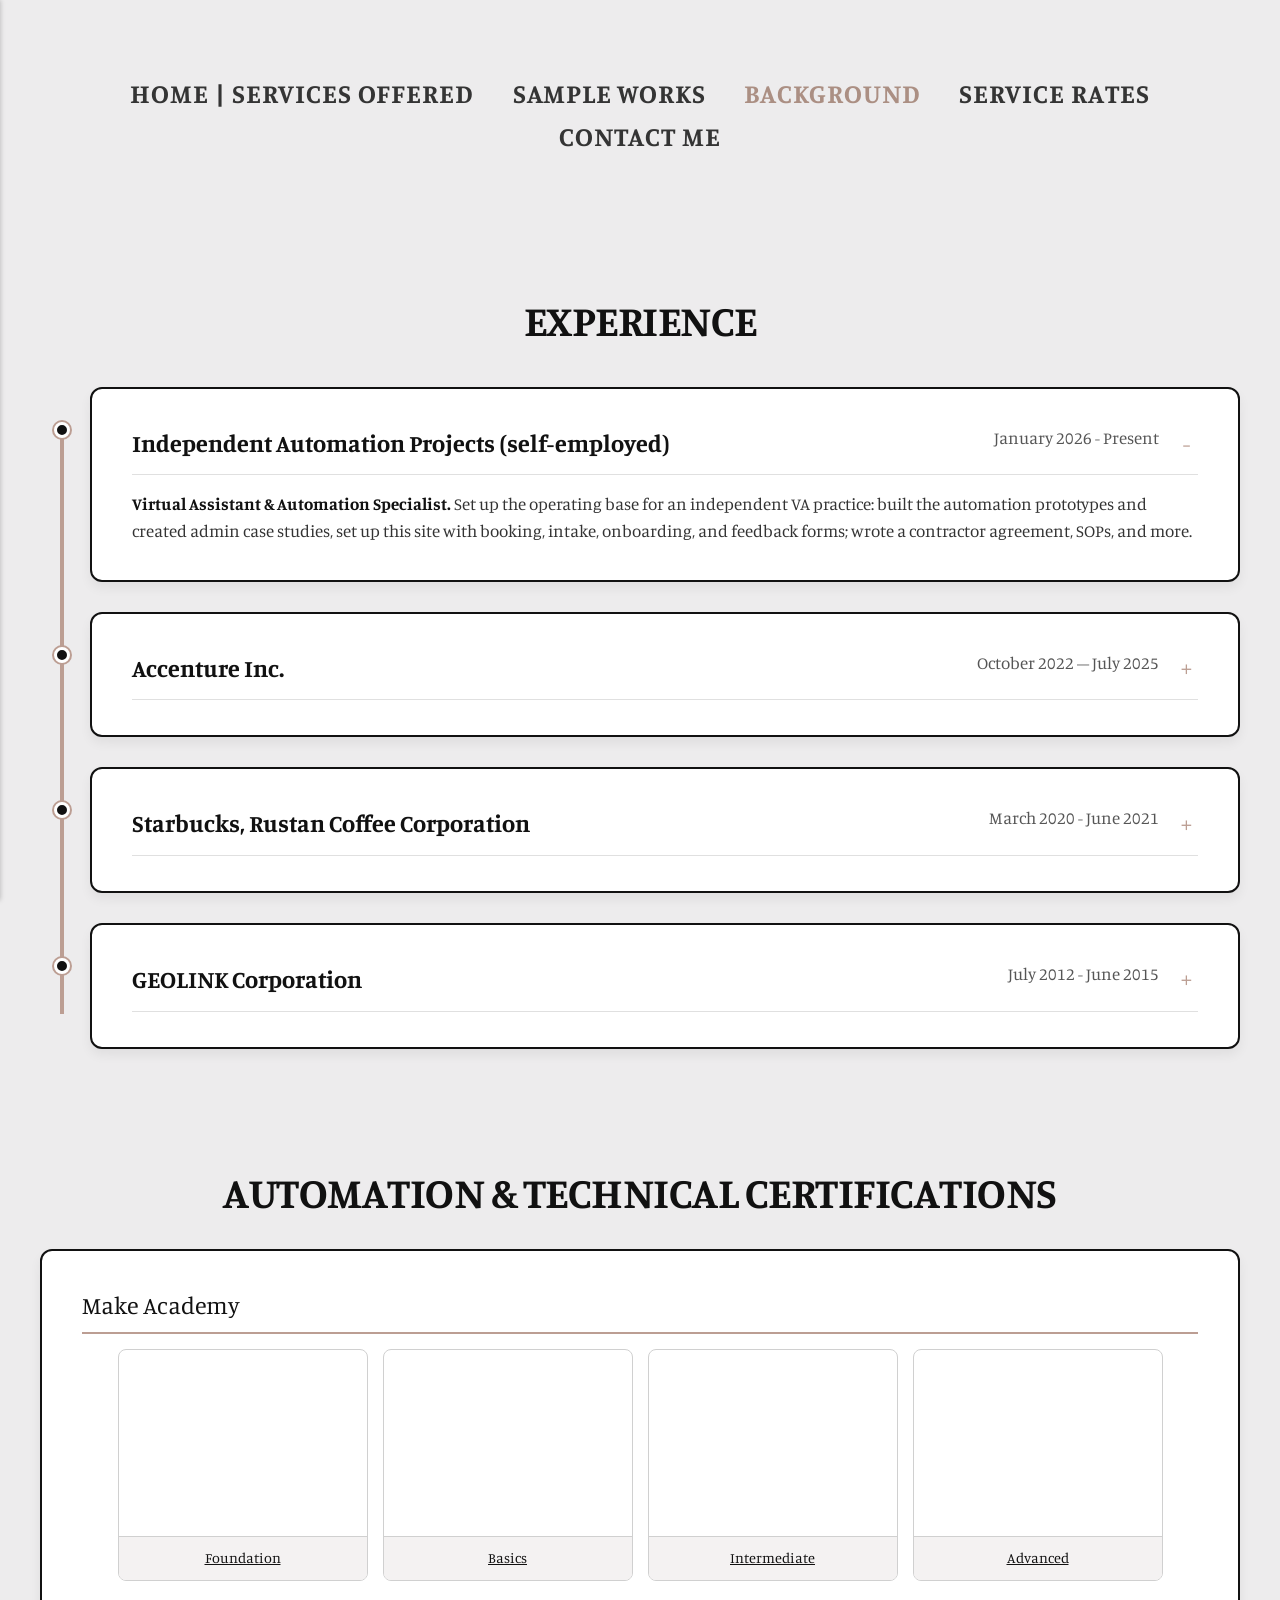
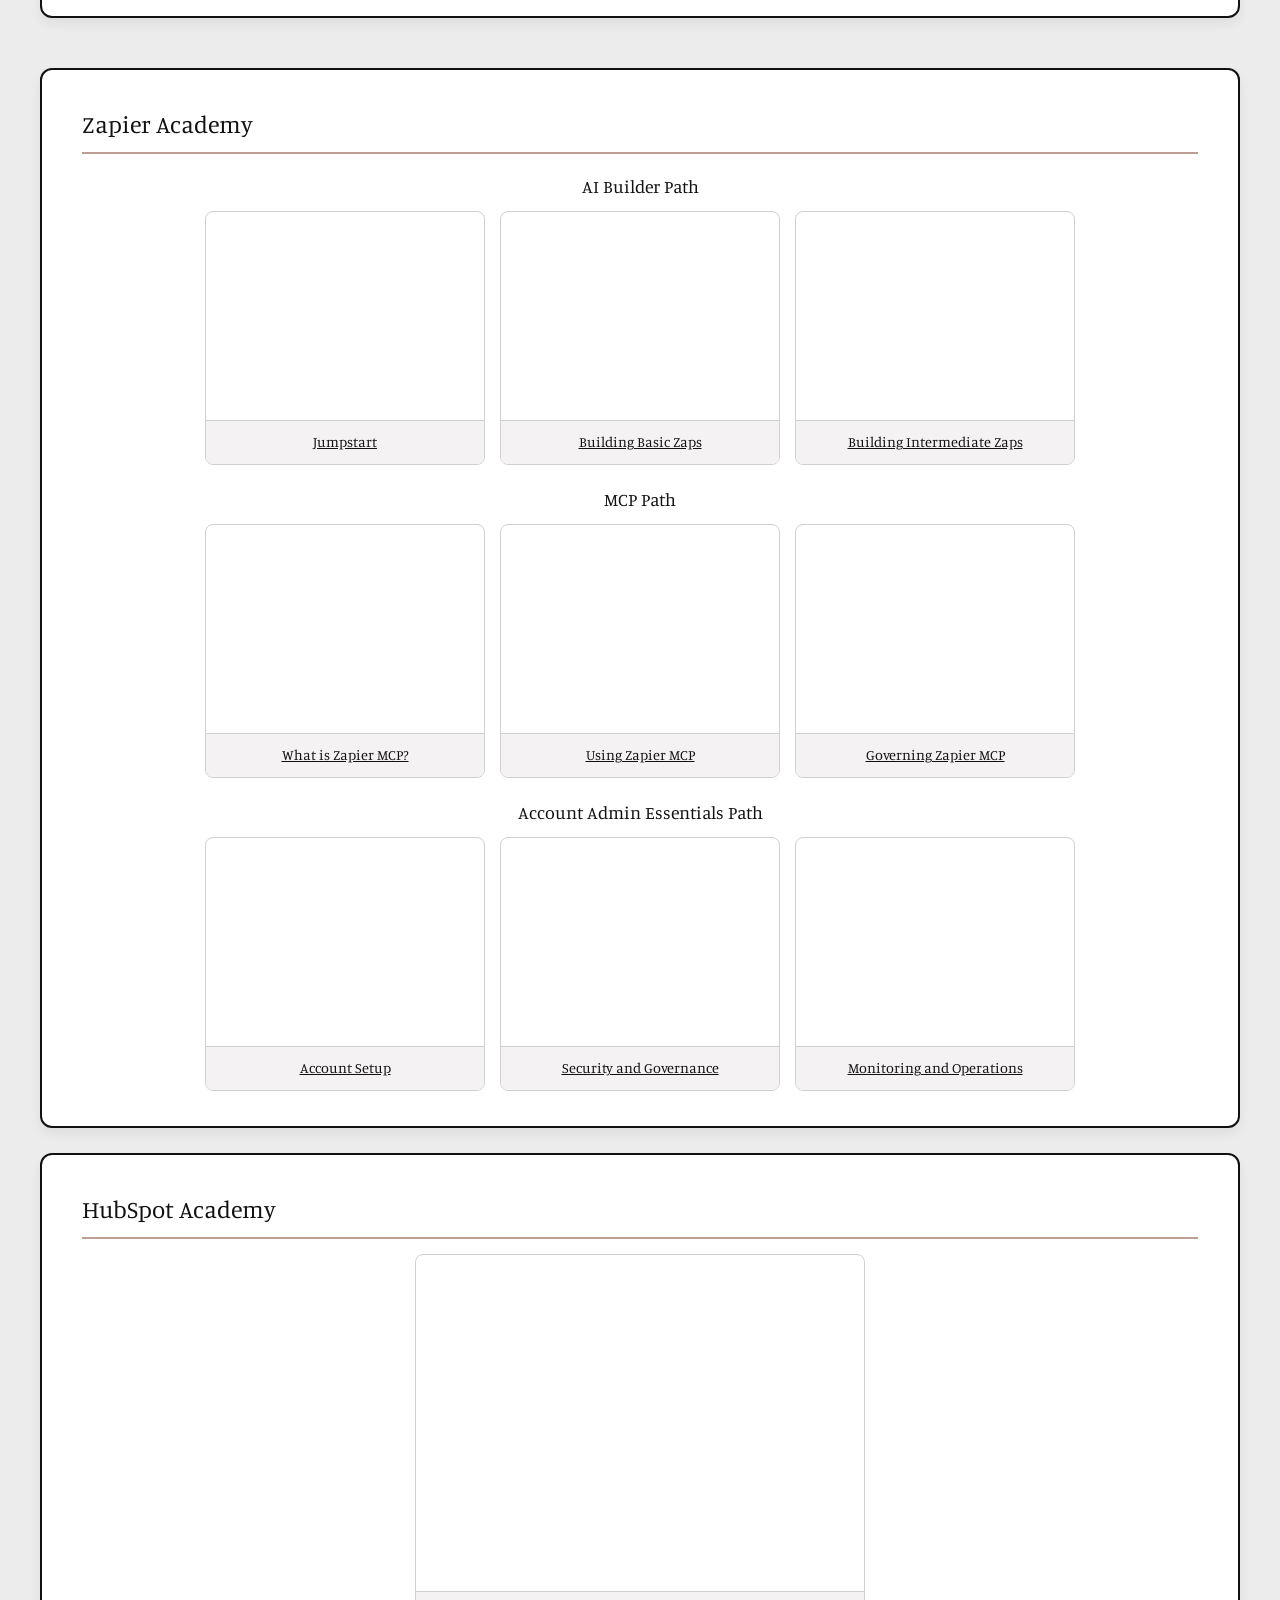
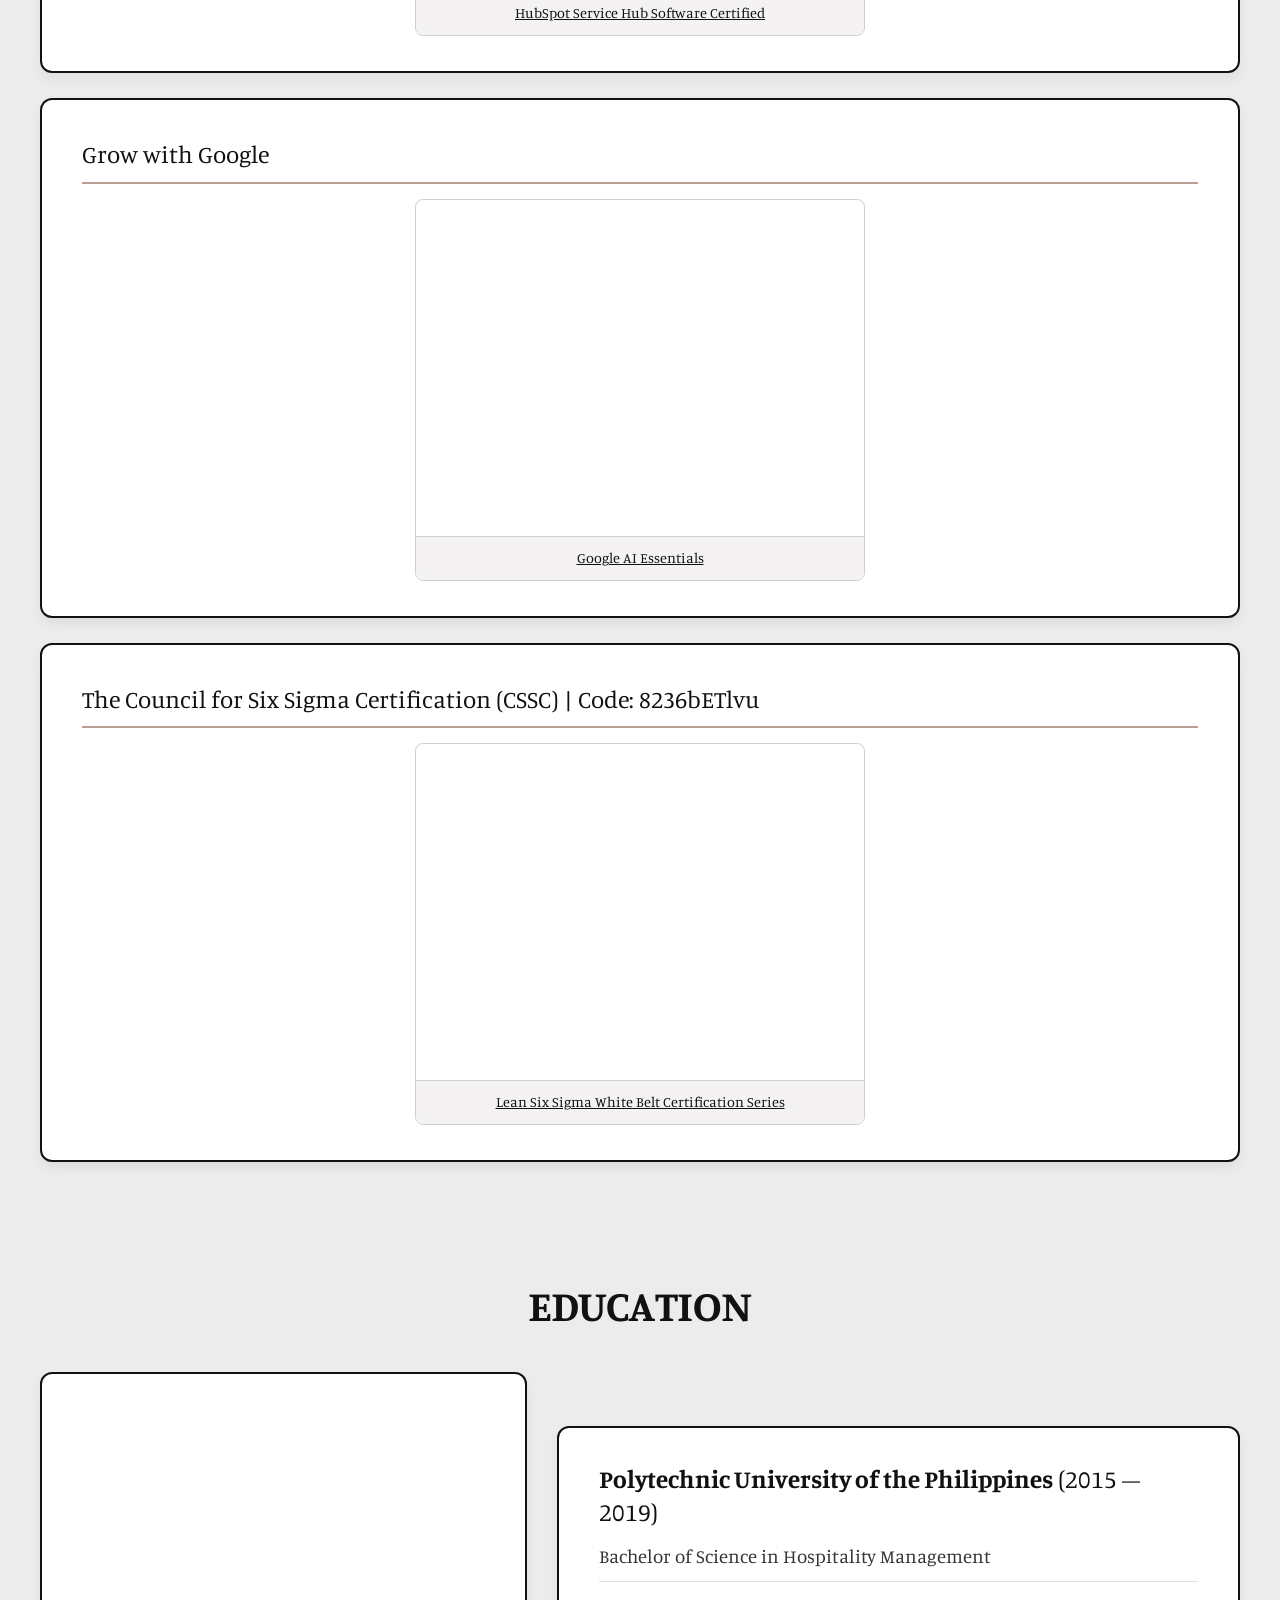
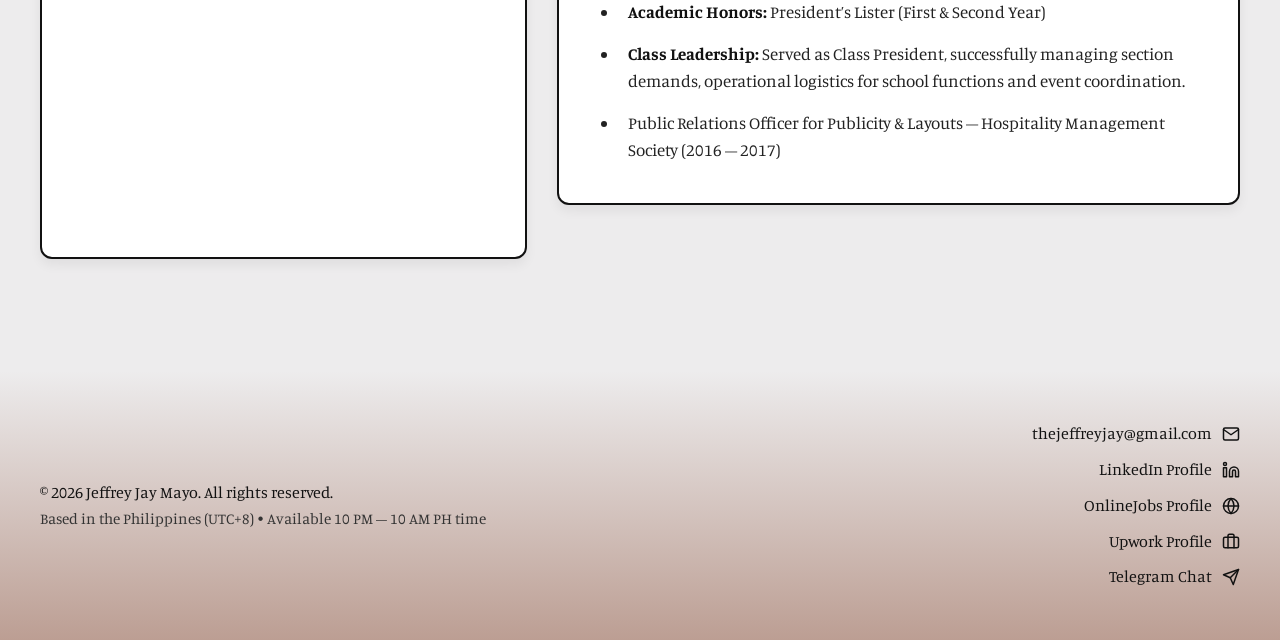
==== commit 3b5a1a95: "Updated from Publii" ====
--- a/background/index.html
+++ b/background/index.html
@@ -1,4 +1,4 @@
-<!DOCTYPE html><html lang="en"><head><meta charset="utf-8"><meta http-equiv="X-UA-Compatible" content="IE=edge"><meta name="viewport" content="width=device-width,initial-scale=1"><title>Background | Jeffrey Jay</title><meta name="description" content="Virtual assistant &amp; automation specialist in the Philippines. Lead capture &amp; workflow automation with n8n, Make &amp; Zapier; admin &amp; operations support."><meta name="generator" content="Publii Open-Source CMS for Static Site"><meta name="theme-color" content="#BC9E93" media="(prefers-color-scheme: dark)"><meta name="theme-color" content="#BC9E93" media="(prefers-color-scheme: light)"><meta name="msapplication-navbutton-color" content="#BC9E93"><meta name="apple-mobile-web-app-status-bar-style" content="#BC9E93"><link rel="canonical" href="https://thejeffreyjay.github.io/background/"><link rel="alternate" type="application/atom+xml" href="https://thejeffreyjay.github.io/feed.xml" title="Jeffrey Jay | Virtual Assistant &amp; Automation Specialist - RSS"><link rel="alternate" type="application/json" href="https://thejeffreyjay.github.io/feed.json" title="Jeffrey Jay | Virtual Assistant &amp; Automation Specialist - JSON"><meta property="og:title" content="Background | Jeffrey Jay"><meta property="og:site_name" content="Jeffrey Jay | Virtual Assistant &amp; Automation Specialist"><meta property="og:description" content="Virtual assistant &amp; automation specialist in the Philippines. Lead capture &amp; workflow automation with n8n, Make &amp; Zapier; admin &amp; operations support."><meta property="og:url" content="https://thejeffreyjay.github.io/background/"><meta property="og:type" content="article"><link rel="shortcut icon" href="https://thejeffreyjay.github.io/media/website/favicon-16x16.ico" type="image/x-icon"><link rel="preload" href="https://thejeffreyjay.github.io/assets/dynamic/fonts/manuale/manuale.woff2" as="font" type="font/woff2" crossorigin><link rel="preload" href="https://thejeffreyjay.github.io/assets/dynamic/fonts/manuale/manuale-italic.woff2" as="font" type="font/woff2" crossorigin><link rel="stylesheet" href="https://thejeffreyjay.github.io/assets/css/style.css?v&#x3D;bd672e40141acc2decbb6f3648d9df10"><script type="application/ld+json">{"@context":"http://schema.org","@type":"Article","mainEntityOfPage":{"@type":"WebPage","@id":"https://thejeffreyjay.github.io/background/"},"headline":"Background | Jeffrey Jay","datePublished":"2026-11-01T16:04+08:00","dateModified":"2026-11-14T02:28+08:00","description":"Virtual assistant & automation specialist in the Philippines. Lead capture & workflow automation with n8n, Make & Zapier; admin & operations support.","author":{"@type":"Person","name":"Jeffrey Jay","url":"https://thejeffreyjay.github.io/authors/jeffreyjay/"},"publisher":{"@type":"Organization","name":"Jeffrey Jay"}}</script><style></style><noscript><style>img[loading] {
+<!DOCTYPE html><html lang="en"><head><meta charset="utf-8"><meta http-equiv="X-UA-Compatible" content="IE=edge"><meta name="viewport" content="width=device-width,initial-scale=1"><title>Background | Jeffrey Jay</title><meta name="description" content="Virtual assistant &amp; automation specialist in the Philippines. Lead capture &amp; workflow automation with n8n, Make &amp; Zapier; admin &amp; operations support."><meta name="generator" content="Publii Open-Source CMS for Static Site"><meta name="theme-color" content="#BC9E93" media="(prefers-color-scheme: dark)"><meta name="theme-color" content="#BC9E93" media="(prefers-color-scheme: light)"><meta name="msapplication-navbutton-color" content="#BC9E93"><meta name="apple-mobile-web-app-status-bar-style" content="#BC9E93"><link rel="canonical" href="https://thejeffreyjay.github.io/background/"><link rel="alternate" type="application/atom+xml" href="https://thejeffreyjay.github.io/feed.xml" title="Jeffrey Jay | Virtual Assistant &amp; Automation Specialist - RSS"><link rel="alternate" type="application/json" href="https://thejeffreyjay.github.io/feed.json" title="Jeffrey Jay | Virtual Assistant &amp; Automation Specialist - JSON"><meta property="og:title" content="Background | Jeffrey Jay"><meta property="og:site_name" content="Jeffrey Jay | Virtual Assistant &amp; Automation Specialist"><meta property="og:description" content="Virtual assistant &amp; automation specialist in the Philippines. Lead capture &amp; workflow automation with n8n, Make &amp; Zapier; admin &amp; operations support."><meta property="og:url" content="https://thejeffreyjay.github.io/background/"><meta property="og:type" content="article"><link rel="shortcut icon" href="https://thejeffreyjay.github.io/media/website/favicon-16x16.ico" type="image/x-icon"><link rel="preload" href="https://thejeffreyjay.github.io/assets/dynamic/fonts/manuale/manuale.woff2" as="font" type="font/woff2" crossorigin><link rel="preload" href="https://thejeffreyjay.github.io/assets/dynamic/fonts/manuale/manuale-italic.woff2" as="font" type="font/woff2" crossorigin><link rel="stylesheet" href="https://thejeffreyjay.github.io/assets/css/style.css?v&#x3D;bd672e40141acc2decbb6f3648d9df10"><script type="application/ld+json">{"@context":"http://schema.org","@type":"Article","mainEntityOfPage":{"@type":"WebPage","@id":"https://thejeffreyjay.github.io/background/"},"headline":"Background | Jeffrey Jay","datePublished":"2026-11-01T16:04+08:00","dateModified":"2026-11-14T02:49+08:00","description":"Virtual assistant & automation specialist in the Philippines. Lead capture & workflow automation with n8n, Make & Zapier; admin & operations support.","author":{"@type":"Person","name":"Jeffrey Jay","url":"https://thejeffreyjay.github.io/authors/jeffreyjay/"},"publisher":{"@type":"Organization","name":"Jeffrey Jay"}}</script><style></style><noscript><style>img[loading] {
                     opacity: 1;
                 }</style></noscript><link rel="apple-touch-icon" sizes="180x180" href="https://raw.githubusercontent.com/thejeffreyjay/thejeffreyjay.github.io/main/apple-touch-icon.png"><link rel="icon" type="image/png" sizes="32x32" href="https://raw.githubusercontent.com/thejeffreyjay/thejeffreyjay.github.io/main/favicon-32x32.png"><link rel="icon" type="image/png" sizes="16x16" href="https://raw.githubusercontent.com/thejeffreyjay/thejeffreyjay.github.io/main/favicon-16x16.png"><link rel="shortcut icon" href="https://raw.githubusercontent.com/thejeffreyjay/thejeffreyjay.github.io/main/favicon.ico"><link rel="manifest" href="https://raw.githubusercontent.com/thejeffreyjay/thejeffreyjay.github.io/main/site.webmanifest"><meta name="google-site-verification" content="BoOBuGZK_CP8gIBk7Ib1iD3Lcf3uuALAJfimwMYpoMs"><meta property="og:title" content="Jeffrey Jay | Virtual Assistant & Automation Specialist"><meta property="og:description" content="No-code workflow automations, AI agents, and administrative operations."><meta property="og:image" content="https://thejeffreyjay.github.io/jaybanner.png"></head><body class="page-template"><div id="jayFloatingNav" class="jay-fab-wrapper"><nav class="jay-fab-menu" id="jayFabMenu" aria-label="Quick navigation" aria-hidden="true" inert></nav><button class="jay-fab-toggle" id="jayFabToggle" type="button" aria-label="Open quick navigation" aria-expanded="false" aria-controls="jayFabMenu"><span class="jay-fab-icon" aria-hidden="true"><span></span> <span></span> <span></span></span></button></div><style>.jay-fab-wrapper {
   --jay-fab-size: 56px;
@@ -779,7 +779,7 @@
         font-size: 0.7rem !important;
         padding: 6px 8px !important;
       }
-    }</style><div class="cert-wrapper"><h2 class="cert-section-title">AUTOMATION &amp; TECHNICAL CERTIFICATIONS</h2><div id="certifications"></div><div class="cert-stack"><div class="cert-card"><div><div class="cert-category-title">Make Academy</div><div class="cert-gallery-make"><a href="https://www.credly.com/badges/95bc4db1-de80-411f-ae62-98c869f5999d/public_url" target="_blank" rel="noopener noreferrer"><div class="cert-thumb-box"><img decoding="async" src="https://raw.githubusercontent.com/thejeffreyjay/thejeffreyjay.github.io/main/foundation.avif" alt="Make Foundation" width="300" height="225" loading="lazy" oncontextmenu="return false;" draggable="false" data-is-external-image="true"><div class="cert-thumb-title">Foundation</div></div></a><a href="https://www.credly.com/badges/723459dc-3d4b-41c9-bcf6-8d14af325eb7/public_url" target="_blank" rel="noopener noreferrer"><div class="cert-thumb-box"><img decoding="async" src="https://raw.githubusercontent.com/thejeffreyjay/thejeffreyjay.github.io/main/basics.avif" alt="Make Basics" width="300" height="225" loading="lazy" oncontextmenu="return false;" draggable="false" data-is-external-image="true"><div class="cert-thumb-title">Basics</div></div></a><a href="https://www.credly.com/badges/27075299-7fc0-4274-b10b-013262498e95/public_url" target="_blank" rel="noopener noreferrer"><div class="cert-thumb-box"><img decoding="async" src="https://raw.githubusercontent.com/thejeffreyjay/thejeffreyjay.github.io/main/intermediate.avif" alt="Make Intermediate" width="300" height="225" loading="lazy" oncontextmenu="return false;" draggable="false" data-is-external-image="true"><div class="cert-thumb-title">Intermediate</div></div></a><a href="https://www.credly.com/badges/6ef438d1-db30-4aac-ab54-b5f9ae372ca6/public_url" target="_blank" rel="noopener noreferrer"><div class="cert-thumb-box"><img decoding="async" src="https://raw.githubusercontent.com/thejeffreyjay/thejeffreyjay.github.io/main/advanced.avif" alt="Make Advanced" width="300" height="225" loading="lazy" oncontextmenu="return false;" draggable="false" data-is-external-image="true"><div class="cert-thumb-title">Advanced</div></div></a></div></div></div><div id="zapier"></div><div class="cert-card"><div><div class="cert-category-title">Zapier Academy</div><div class="cert-sub-heading">AI Builder Path</div><div class="cert-gallery-zapier" style="margin-bottom: 20px;"><a href="https://raw.githubusercontent.com/thejeffreyjay/thejeffreyjay.github.io/main/1.avif" target="_blank" rel="noopener noreferrer"><div class="cert-thumb-box"><img decoding="async" src="https://raw.githubusercontent.com/thejeffreyjay/thejeffreyjay.github.io/main/1.avif" alt="Jumpstart" width="300" height="225" loading="lazy" oncontextmenu="return false;" draggable="false" data-is-external-image="true"><div class="cert-thumb-title">Jumpstart</div></div></a><a href="https://raw.githubusercontent.com/thejeffreyjay/thejeffreyjay.github.io/main/2.avif" target="_blank" rel="noopener noreferrer"><div class="cert-thumb-box"><img decoding="async" src="https://raw.githubusercontent.com/thejeffreyjay/thejeffreyjay.github.io/main/2.avif" alt="Building Basic Zaps" width="300" height="225" loading="lazy" oncontextmenu="return false;" draggable="false" data-is-external-image="true"><div class="cert-thumb-title">Building Basic Zaps</div></div></a><a href="https://raw.githubusercontent.com/thejeffreyjay/thejeffreyjay.github.io/main/3.avif" target="_blank" rel="noopener noreferrer"><div class="cert-thumb-box"><img decoding="async" src="https://raw.githubusercontent.com/thejeffreyjay/thejeffreyjay.github.io/main/3.avif" alt="Building Intermediate Zaps" width="300" height="225" loading="lazy" oncontextmenu="return false;" draggable="false" data-is-external-image="true"><div class="cert-thumb-title">Building Intermediate Zaps</div></div></a></div><div class="cert-sub-heading">MCP Path</div><div class="cert-gallery-zapier" style="margin-bottom: 20px;"><a href="https://raw.githubusercontent.com/thejeffreyjay/thejeffreyjay.github.io/main/4.avif" target="_blank" rel="noopener noreferrer"><div class="cert-thumb-box"><img decoding="async" src="https://raw.githubusercontent.com/thejeffreyjay/thejeffreyjay.github.io/main/4.avif" alt="What is Zapier MCP?" width="300" height="225" loading="lazy" oncontextmenu="return false;" draggable="false" data-is-external-image="true"><div class="cert-thumb-title">What is Zapier MCP?</div></div></a><a href="https://raw.githubusercontent.com/thejeffreyjay/thejeffreyjay.github.io/main/5.avif" target="_blank" rel="noopener noreferrer"><div class="cert-thumb-box"><img decoding="async" src="https://raw.githubusercontent.com/thejeffreyjay/thejeffreyjay.github.io/main/5.avif" alt="Using Zapier MCP" width="300" height="225" loading="lazy" oncontextmenu="return false;" draggable="false" data-is-external-image="true"><div class="cert-thumb-title">Using Zapier MCP</div></div></a><a href="https://raw.githubusercontent.com/thejeffreyjay/thejeffreyjay.github.io/main/6.avif" target="_blank" rel="noopener noreferrer"><div class="cert-thumb-box"><img decoding="async" src="https://raw.githubusercontent.com/thejeffreyjay/thejeffreyjay.github.io/main/6.avif" alt="Governing Zapier MCP" width="300" height="225" loading="lazy" oncontextmenu="return false;" draggable="false" data-is-external-image="true"><div class="cert-thumb-title">Governing Zapier MCP</div></div></a></div><div class="cert-sub-heading">Account Admin Essentials Path</div><div class="cert-gallery-zapier"><a href="https://raw.githubusercontent.com/thejeffreyjay/thejeffreyjay.github.io/main/7.avif" target="_blank" rel="noopener noreferrer"><div class="cert-thumb-box"><img decoding="async" src="https://raw.githubusercontent.com/thejeffreyjay/thejeffreyjay.github.io/main/7.avif" alt="Account Setup" width="300" height="225" loading="lazy" oncontextmenu="return false;" draggable="false" data-is-external-image="true"><div class="cert-thumb-title">Account Setup</div></div></a><a href="https://raw.githubusercontent.com/thejeffreyjay/thejeffreyjay.github.io/main/8.avif" target="_blank" rel="noopener noreferrer"><div class="cert-thumb-box"><img decoding="async" src="https://raw.githubusercontent.com/thejeffreyjay/thejeffreyjay.github.io/main/8.avif" alt="Security and Governance" width="300" height="225" loading="lazy" oncontextmenu="return false;" draggable="false" data-is-external-image="true"><div class="cert-thumb-title">Security and Governance</div></div></a><a href="https://raw.githubusercontent.com/thejeffreyjay/thejeffreyjay.github.io/main/9.avif" target="_blank" rel="noopener noreferrer"><div class="cert-thumb-box"><img decoding="async" src="https://raw.githubusercontent.com/thejeffreyjay/thejeffreyjay.github.io/main/9.avif" alt="Monitoring and Operations" width="300" height="225" loading="lazy" oncontextmenu="return false;" draggable="false" data-is-external-image="true"><div class="cert-thumb-title">Monitoring and Operations</div></div></a></div></div></div><div class="cert-card"><div><div class="cert-category-title">HubSpot Academy</div><div class="cert-gallery-single"><a href="https://app-na2.hubspot.com/academy/achievements/c99wn9w3/en/1/jeffrey-jay-mayo/service-hub-software" target="_blank" rel="noopener noreferrer"><div class="cert-thumb-box"><img decoding="async" src="https://raw.githubusercontent.com/thejeffreyjay/thejeffreyjay.github.io/main/servicehub.avif" alt="HubSpot Service Hub" width="400" height="300" loading="lazy" oncontextmenu="return false;" draggable="false" data-is-external-image="true"><div class="cert-thumb-title">HubSpot Service Hub Software Certified</div></div></a></div></div></div><div class="cert-card"><div><div class="cert-category-title">Grow with Google</div><div class="cert-gallery-single"><a href="https://www.coursera.org/account/accomplishments/specialization/certificate/7MWULA3JSTWO" target="_blank" rel="noopener noreferrer"><div class="cert-thumb-box"><img decoding="async" src="https://raw.githubusercontent.com/thejeffreyjay/thejeffreyjay.github.io/main/growwithgoogle.avif" alt="Google AI Essentials" width="400" height="300" loading="lazy" oncontextmenu="return false;" draggable="false" data-is-external-image="true"><div class="cert-thumb-title">Google AI Essentials</div></div></a></div></div></div><div class="cert-card"><div><div class="cert-category-title">The Council for Six Sigma Certification (CSSC)</div><div class="cert-gallery-single"><a href="https://certification.sixsigmacouncil.org/mod/customcert/verify_certificate.php" target="_blank" rel="noopener noreferrer"><div class="cert-thumb-box"><img decoding="async" src="https://raw.githubusercontent.com/thejeffreyjay/thejeffreyjay.github.io/main/lsswbc.avif" alt="Lean Six Sigma White Belt Certification Series" width="400" height="300" loading="lazy" oncontextmenu="return false;" draggable="false" data-is-external-image="true"><div class="cert-thumb-title">Lean Six Sigma White Belt Certification Series</div></div></a></div></div></div></div></div></div><script>const certCards = document.querySelectorAll('.cert-card');
+    }</style><div class="cert-wrapper"><h2 class="cert-section-title">AUTOMATION &amp; TECHNICAL CERTIFICATIONS</h2><div id="certifications"></div><div class="cert-stack"><div class="cert-card"><div><div class="cert-category-title">Make Academy</div><div class="cert-gallery-make"><a href="https://www.credly.com/badges/95bc4db1-de80-411f-ae62-98c869f5999d/public_url" target="_blank" rel="noopener noreferrer"><div class="cert-thumb-box"><img decoding="async" src="https://raw.githubusercontent.com/thejeffreyjay/thejeffreyjay.github.io/main/foundation.avif" alt="Make Foundation" width="300" height="225" loading="lazy" oncontextmenu="return false;" draggable="false" data-is-external-image="true"><div class="cert-thumb-title">Foundation</div></div></a><a href="https://www.credly.com/badges/723459dc-3d4b-41c9-bcf6-8d14af325eb7/public_url" target="_blank" rel="noopener noreferrer"><div class="cert-thumb-box"><img decoding="async" src="https://raw.githubusercontent.com/thejeffreyjay/thejeffreyjay.github.io/main/basics.avif" alt="Make Basics" width="300" height="225" loading="lazy" oncontextmenu="return false;" draggable="false" data-is-external-image="true"><div class="cert-thumb-title">Basics</div></div></a><a href="https://www.credly.com/badges/27075299-7fc0-4274-b10b-013262498e95/public_url" target="_blank" rel="noopener noreferrer"><div class="cert-thumb-box"><img decoding="async" src="https://raw.githubusercontent.com/thejeffreyjay/thejeffreyjay.github.io/main/intermediate.avif" alt="Make Intermediate" width="300" height="225" loading="lazy" oncontextmenu="return false;" draggable="false" data-is-external-image="true"><div class="cert-thumb-title">Intermediate</div></div></a><a href="https://www.credly.com/badges/6ef438d1-db30-4aac-ab54-b5f9ae372ca6/public_url" target="_blank" rel="noopener noreferrer"><div class="cert-thumb-box"><img decoding="async" src="https://raw.githubusercontent.com/thejeffreyjay/thejeffreyjay.github.io/main/advanced.avif" alt="Make Advanced" width="300" height="225" loading="lazy" oncontextmenu="return false;" draggable="false" data-is-external-image="true"><div class="cert-thumb-title">Advanced</div></div></a></div></div></div><div id="zapier"></div><div class="cert-card"><div><div class="cert-category-title">Zapier Academy</div><div class="cert-sub-heading">AI Builder Path</div><div class="cert-gallery-zapier" style="margin-bottom: 20px;"><a href="https://raw.githubusercontent.com/thejeffreyjay/thejeffreyjay.github.io/main/1.avif" target="_blank" rel="noopener noreferrer"><div class="cert-thumb-box"><img decoding="async" src="https://raw.githubusercontent.com/thejeffreyjay/thejeffreyjay.github.io/main/1.avif" alt="Jumpstart" width="300" height="225" loading="lazy" oncontextmenu="return false;" draggable="false" data-is-external-image="true"><div class="cert-thumb-title">Jumpstart</div></div></a><a href="https://raw.githubusercontent.com/thejeffreyjay/thejeffreyjay.github.io/main/2.avif" target="_blank" rel="noopener noreferrer"><div class="cert-thumb-box"><img decoding="async" src="https://raw.githubusercontent.com/thejeffreyjay/thejeffreyjay.github.io/main/2.avif" alt="Building Basic Zaps" width="300" height="225" loading="lazy" oncontextmenu="return false;" draggable="false" data-is-external-image="true"><div class="cert-thumb-title">Building Basic Zaps</div></div></a><a href="https://raw.githubusercontent.com/thejeffreyjay/thejeffreyjay.github.io/main/3.avif" target="_blank" rel="noopener noreferrer"><div class="cert-thumb-box"><img decoding="async" src="https://raw.githubusercontent.com/thejeffreyjay/thejeffreyjay.github.io/main/3.avif" alt="Building Intermediate Zaps" width="300" height="225" loading="lazy" oncontextmenu="return false;" draggable="false" data-is-external-image="true"><div class="cert-thumb-title">Building Intermediate Zaps</div></div></a></div><div class="cert-sub-heading">MCP Path</div><div class="cert-gallery-zapier" style="margin-bottom: 20px;"><a href="https://raw.githubusercontent.com/thejeffreyjay/thejeffreyjay.github.io/main/4.avif" target="_blank" rel="noopener noreferrer"><div class="cert-thumb-box"><img decoding="async" src="https://raw.githubusercontent.com/thejeffreyjay/thejeffreyjay.github.io/main/4.avif" alt="What is Zapier MCP?" width="300" height="225" loading="lazy" oncontextmenu="return false;" draggable="false" data-is-external-image="true"><div class="cert-thumb-title">What is Zapier MCP?</div></div></a><a href="https://raw.githubusercontent.com/thejeffreyjay/thejeffreyjay.github.io/main/5.avif" target="_blank" rel="noopener noreferrer"><div class="cert-thumb-box"><img decoding="async" src="https://raw.githubusercontent.com/thejeffreyjay/thejeffreyjay.github.io/main/5.avif" alt="Using Zapier MCP" width="300" height="225" loading="lazy" oncontextmenu="return false;" draggable="false" data-is-external-image="true"><div class="cert-thumb-title">Using Zapier MCP</div></div></a><a href="https://raw.githubusercontent.com/thejeffreyjay/thejeffreyjay.github.io/main/6.avif" target="_blank" rel="noopener noreferrer"><div class="cert-thumb-box"><img decoding="async" src="https://raw.githubusercontent.com/thejeffreyjay/thejeffreyjay.github.io/main/6.avif" alt="Governing Zapier MCP" width="300" height="225" loading="lazy" oncontextmenu="return false;" draggable="false" data-is-external-image="true"><div class="cert-thumb-title">Governing Zapier MCP</div></div></a></div><div class="cert-sub-heading">Account Admin Essentials Path</div><div class="cert-gallery-zapier"><a href="https://raw.githubusercontent.com/thejeffreyjay/thejeffreyjay.github.io/main/7.avif" target="_blank" rel="noopener noreferrer"><div class="cert-thumb-box"><img decoding="async" src="https://raw.githubusercontent.com/thejeffreyjay/thejeffreyjay.github.io/main/7.avif" alt="Account Setup" width="300" height="225" loading="lazy" oncontextmenu="return false;" draggable="false" data-is-external-image="true"><div class="cert-thumb-title">Account Setup</div></div></a><a href="https://raw.githubusercontent.com/thejeffreyjay/thejeffreyjay.github.io/main/8.avif" target="_blank" rel="noopener noreferrer"><div class="cert-thumb-box"><img decoding="async" src="https://raw.githubusercontent.com/thejeffreyjay/thejeffreyjay.github.io/main/8.avif" alt="Security and Governance" width="300" height="225" loading="lazy" oncontextmenu="return false;" draggable="false" data-is-external-image="true"><div class="cert-thumb-title">Security and Governance</div></div></a><a href="https://raw.githubusercontent.com/thejeffreyjay/thejeffreyjay.github.io/main/9.avif" target="_blank" rel="noopener noreferrer"><div class="cert-thumb-box"><img decoding="async" src="https://raw.githubusercontent.com/thejeffreyjay/thejeffreyjay.github.io/main/9.avif" alt="Monitoring and Operations" width="300" height="225" loading="lazy" oncontextmenu="return false;" draggable="false" data-is-external-image="true"><div class="cert-thumb-title">Monitoring and Operations</div></div></a></div></div></div><div class="cert-card"><div><div class="cert-category-title">HubSpot Academy</div><div class="cert-gallery-single"><a href="https://app-na2.hubspot.com/academy/achievements/c99wn9w3/en/1/jeffrey-jay-mayo/service-hub-software" target="_blank" rel="noopener noreferrer"><div class="cert-thumb-box"><img decoding="async" src="https://raw.githubusercontent.com/thejeffreyjay/thejeffreyjay.github.io/main/servicehub.avif" alt="HubSpot Service Hub" width="400" height="300" loading="lazy" oncontextmenu="return false;" draggable="false" data-is-external-image="true"><div class="cert-thumb-title">HubSpot Service Hub Software Certified</div></div></a></div></div></div><div class="cert-card"><div><div class="cert-category-title">Grow with Google</div><div class="cert-gallery-single"><a href="https://www.coursera.org/account/accomplishments/specialization/certificate/7MWULA3JSTWO" target="_blank" rel="noopener noreferrer"><div class="cert-thumb-box"><img decoding="async" src="https://raw.githubusercontent.com/thejeffreyjay/thejeffreyjay.github.io/main/growwithgoogle.avif" alt="Google AI Essentials" width="400" height="300" loading="lazy" oncontextmenu="return false;" draggable="false" data-is-external-image="true"><div class="cert-thumb-title">Google AI Essentials</div></div></a></div></div></div><div class="cert-card"><div><div class="cert-category-title">The Council for Six Sigma Certification (CSSC) | Code: 8236bETlvu</div><div class="cert-gallery-single"><a href="https://certification.sixsigmacouncil.org/mod/customcert/verify_certificate.php?contextid=305" target="_blank" rel="noopener noreferrer"><div class="cert-thumb-box"><img decoding="async" src="https://raw.githubusercontent.com/thejeffreyjay/thejeffreyjay.github.io/main/lsswbc.avif" alt="Lean Six Sigma White Belt Certification Series" width="400" height="300" loading="lazy" oncontextmenu="return false;" draggable="false" data-is-external-image="true"><div class="cert-thumb-title">Lean Six Sigma White Belt Certification Series</div></div></a></div></div></div></div></div></div><script>const certCards = document.querySelectorAll('.cert-card');
   certCards.forEach(card => {
     let ticking = false;
     card.addEventListener('mousemove', (e) => {
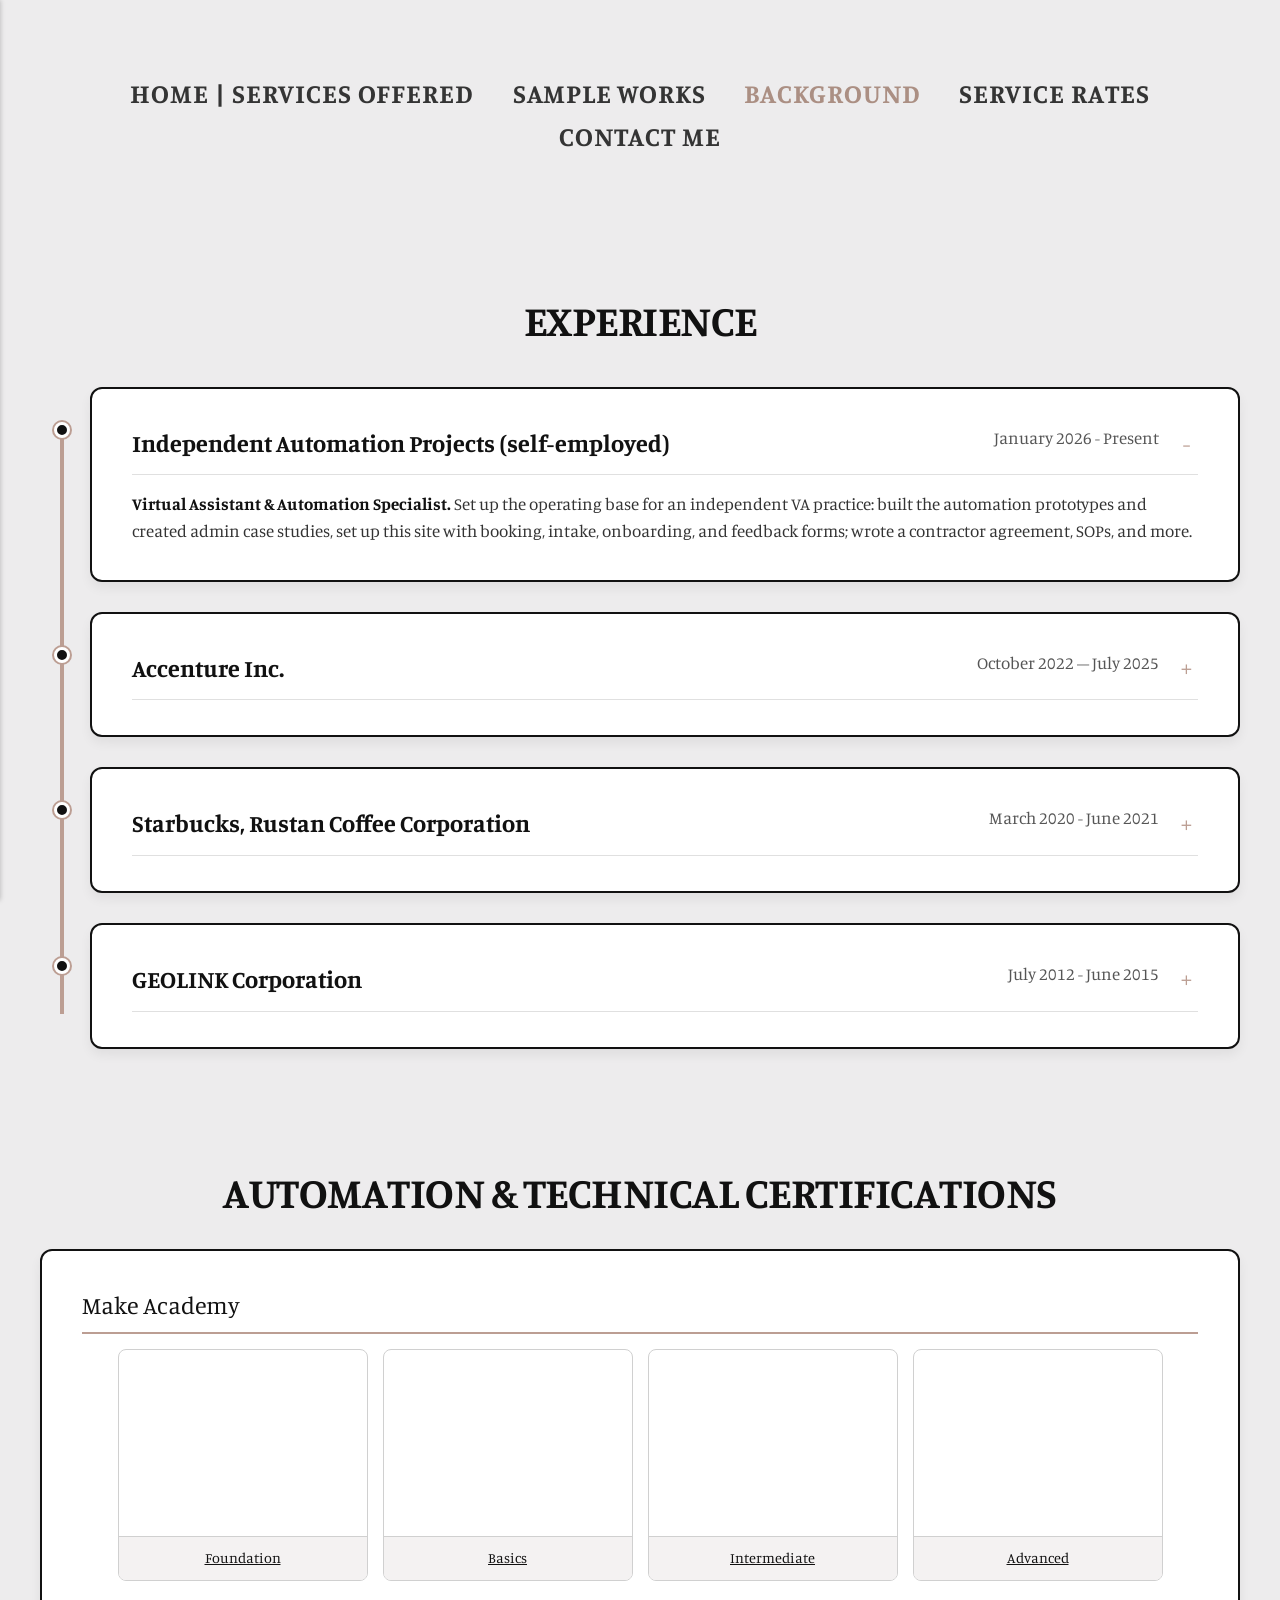
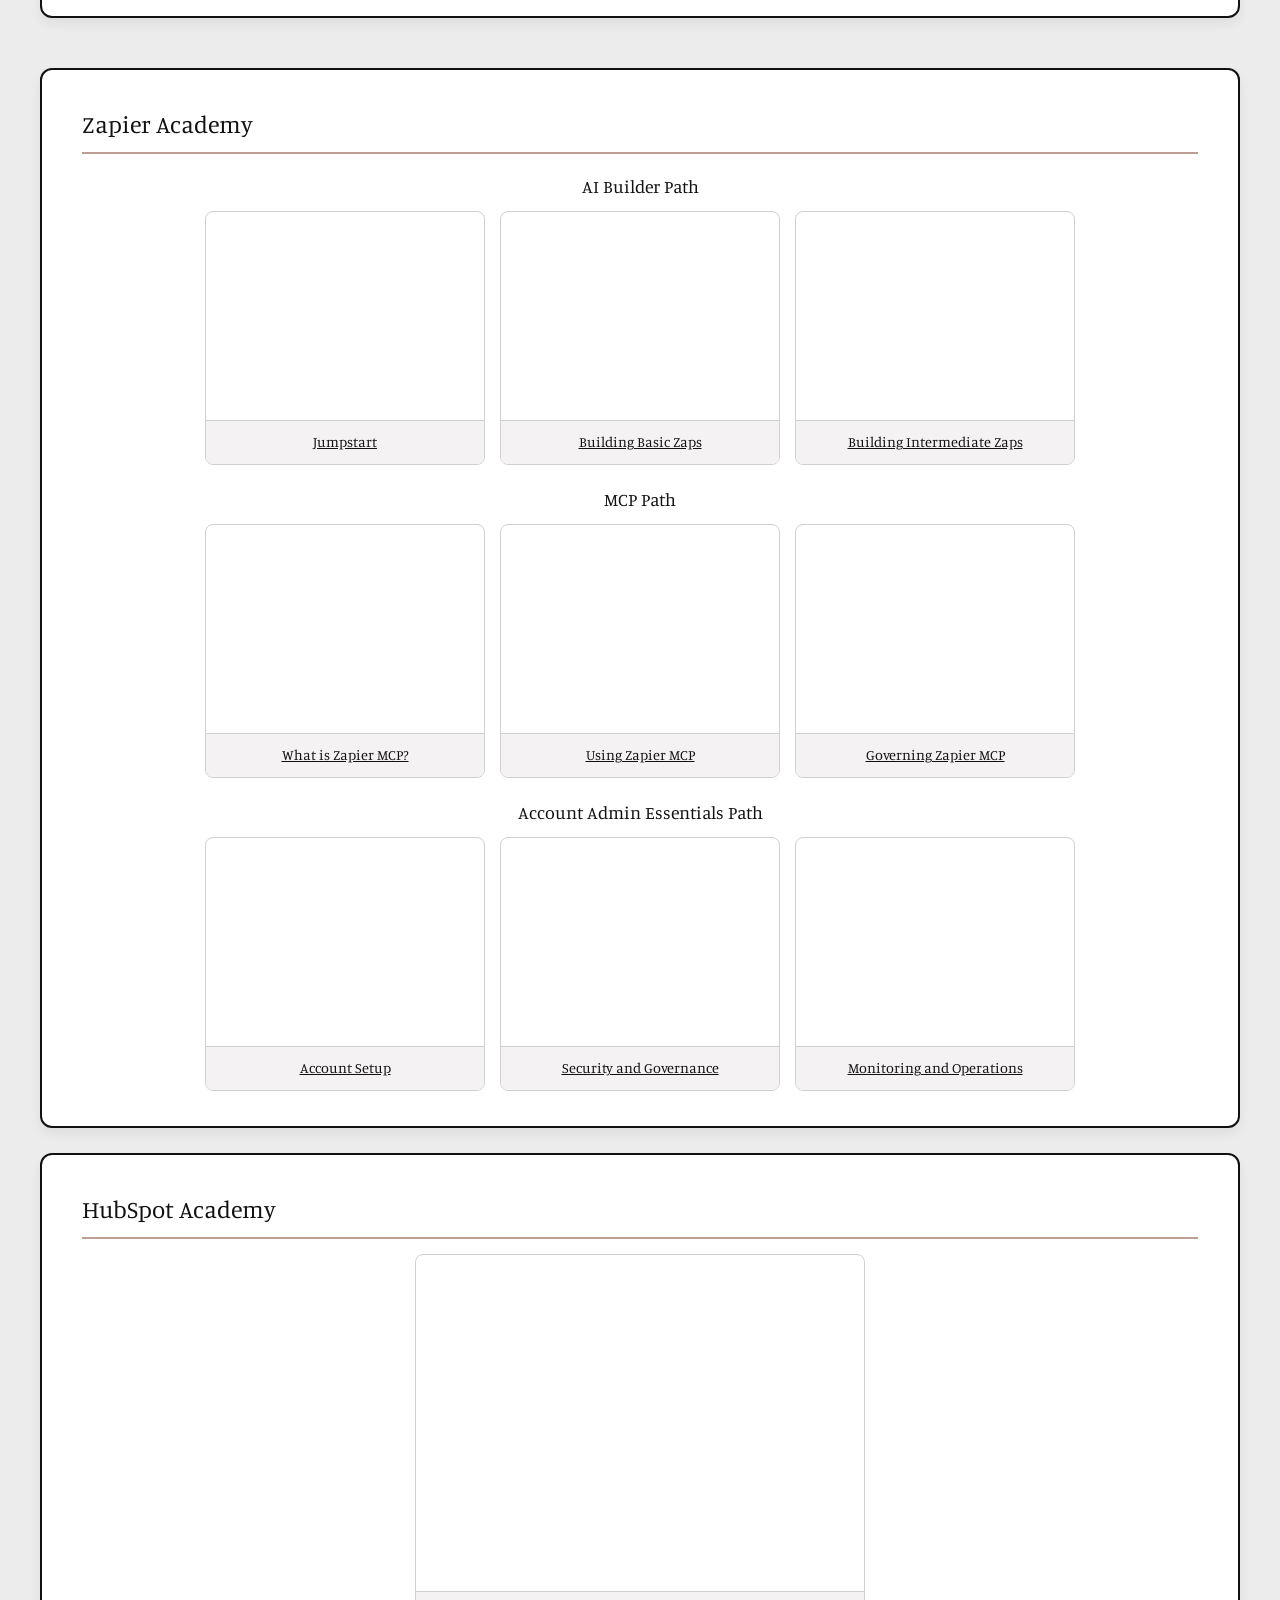
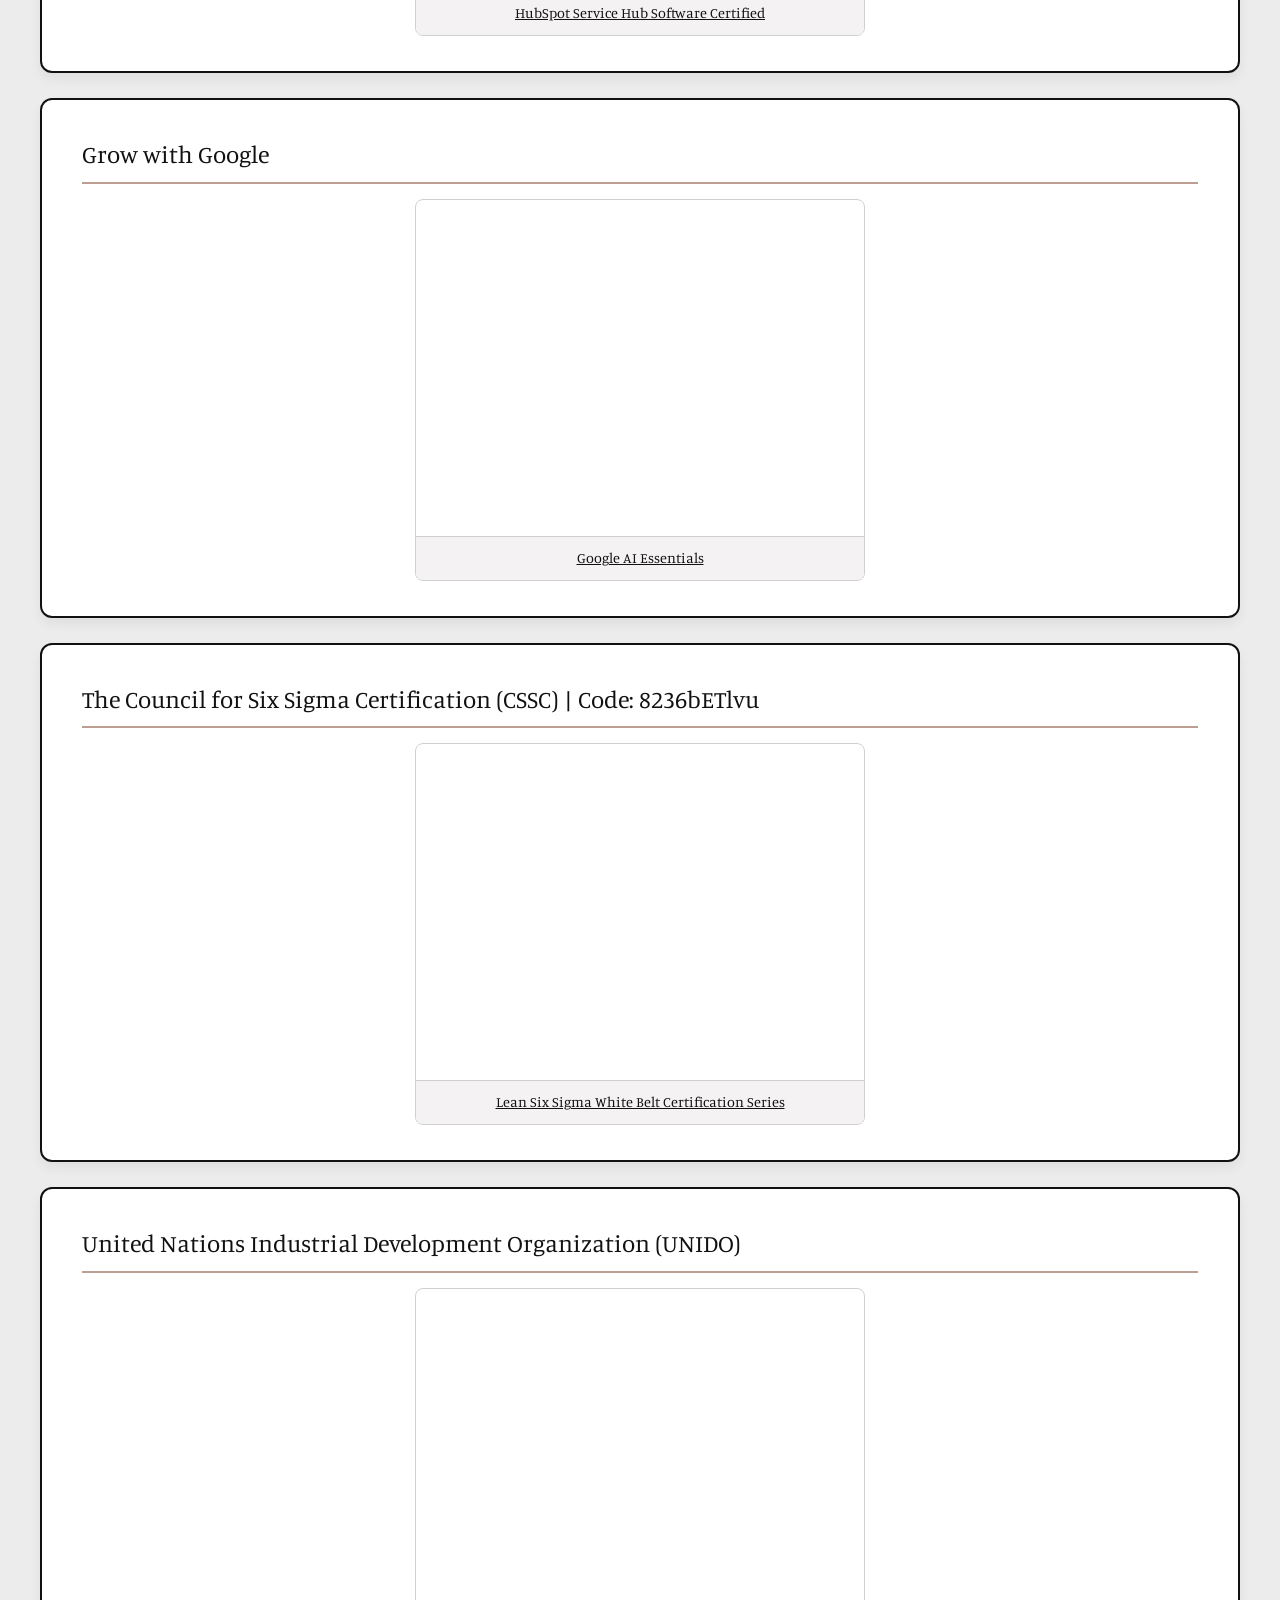
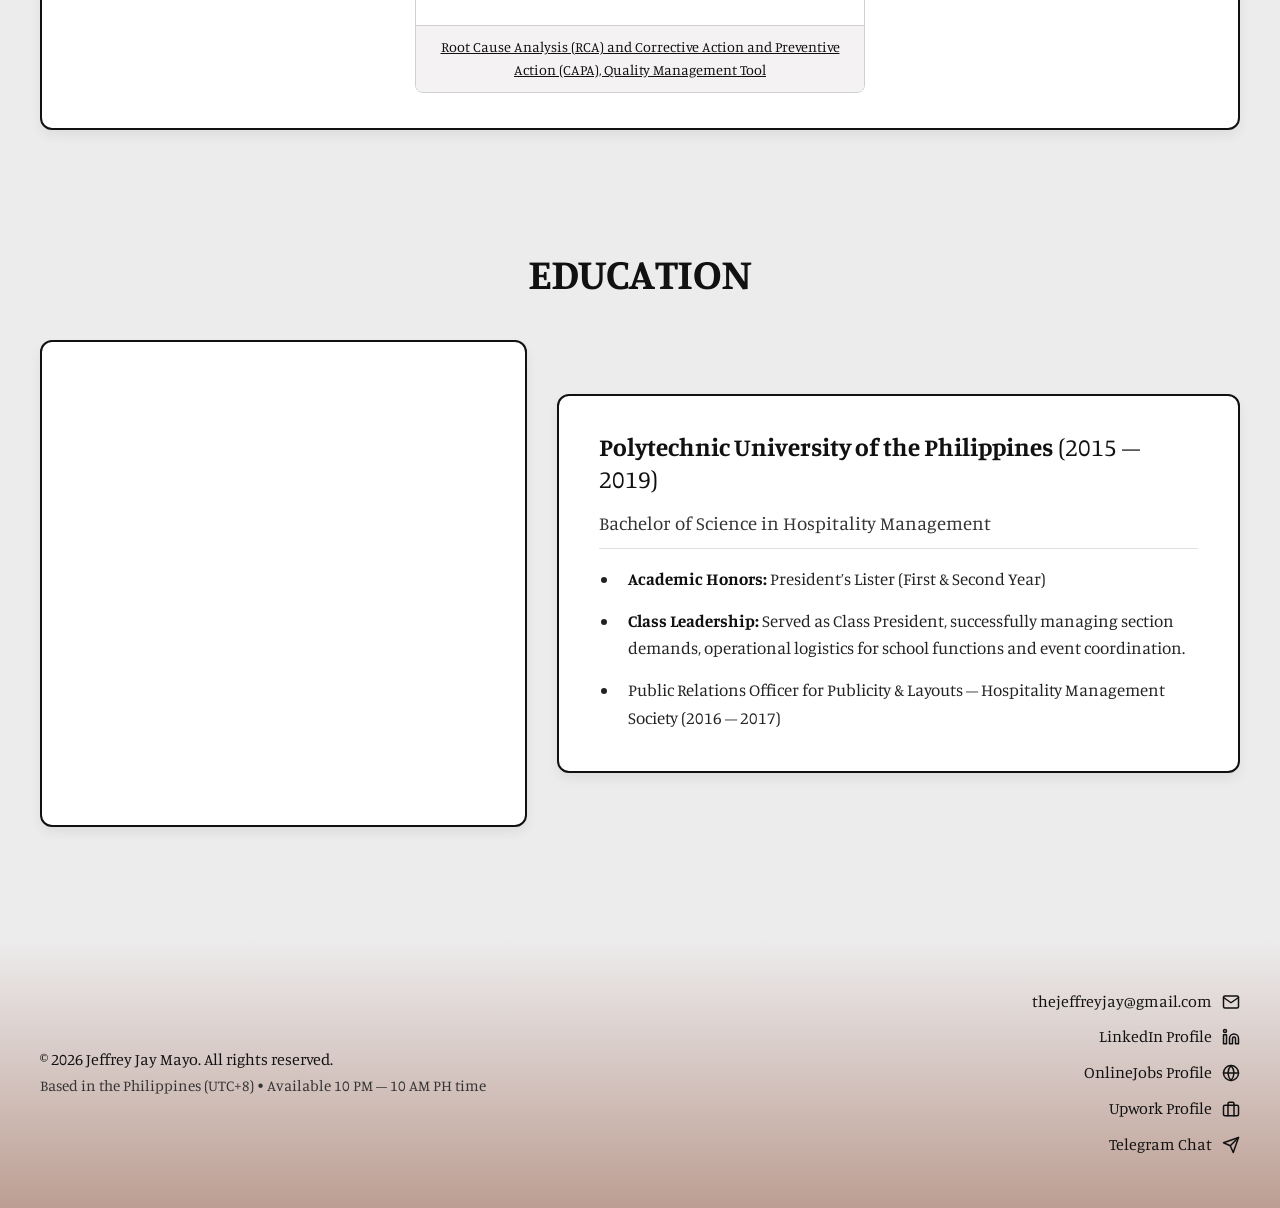
==== commit 922eeef1: "Updated from Publii" ====
--- a/background/index.html
+++ b/background/index.html
@@ -1,4 +1,4 @@
-<!DOCTYPE html><html lang="en"><head><meta charset="utf-8"><meta http-equiv="X-UA-Compatible" content="IE=edge"><meta name="viewport" content="width=device-width,initial-scale=1"><title>Background | Jeffrey Jay</title><meta name="description" content="Virtual assistant &amp; automation specialist in the Philippines. Lead capture &amp; workflow automation with n8n, Make &amp; Zapier; admin &amp; operations support."><meta name="generator" content="Publii Open-Source CMS for Static Site"><meta name="theme-color" content="#BC9E93" media="(prefers-color-scheme: dark)"><meta name="theme-color" content="#BC9E93" media="(prefers-color-scheme: light)"><meta name="msapplication-navbutton-color" content="#BC9E93"><meta name="apple-mobile-web-app-status-bar-style" content="#BC9E93"><link rel="canonical" href="https://thejeffreyjay.github.io/background/"><link rel="alternate" type="application/atom+xml" href="https://thejeffreyjay.github.io/feed.xml" title="Jeffrey Jay | Virtual Assistant &amp; Automation Specialist - RSS"><link rel="alternate" type="application/json" href="https://thejeffreyjay.github.io/feed.json" title="Jeffrey Jay | Virtual Assistant &amp; Automation Specialist - JSON"><meta property="og:title" content="Background | Jeffrey Jay"><meta property="og:site_name" content="Jeffrey Jay | Virtual Assistant &amp; Automation Specialist"><meta property="og:description" content="Virtual assistant &amp; automation specialist in the Philippines. Lead capture &amp; workflow automation with n8n, Make &amp; Zapier; admin &amp; operations support."><meta property="og:url" content="https://thejeffreyjay.github.io/background/"><meta property="og:type" content="article"><link rel="shortcut icon" href="https://thejeffreyjay.github.io/media/website/favicon-16x16.ico" type="image/x-icon"><link rel="preload" href="https://thejeffreyjay.github.io/assets/dynamic/fonts/manuale/manuale.woff2" as="font" type="font/woff2" crossorigin><link rel="preload" href="https://thejeffreyjay.github.io/assets/dynamic/fonts/manuale/manuale-italic.woff2" as="font" type="font/woff2" crossorigin><link rel="stylesheet" href="https://thejeffreyjay.github.io/assets/css/style.css?v&#x3D;bd672e40141acc2decbb6f3648d9df10"><script type="application/ld+json">{"@context":"http://schema.org","@type":"Article","mainEntityOfPage":{"@type":"WebPage","@id":"https://thejeffreyjay.github.io/background/"},"headline":"Background | Jeffrey Jay","datePublished":"2026-11-01T16:04+08:00","dateModified":"2026-11-14T02:49+08:00","description":"Virtual assistant & automation specialist in the Philippines. Lead capture & workflow automation with n8n, Make & Zapier; admin & operations support.","author":{"@type":"Person","name":"Jeffrey Jay","url":"https://thejeffreyjay.github.io/authors/jeffreyjay/"},"publisher":{"@type":"Organization","name":"Jeffrey Jay"}}</script><style></style><noscript><style>img[loading] {
+<!DOCTYPE html><html lang="en"><head><meta charset="utf-8"><meta http-equiv="X-UA-Compatible" content="IE=edge"><meta name="viewport" content="width=device-width,initial-scale=1"><title>Background | Jeffrey Jay</title><meta name="description" content="Virtual assistant &amp; automation specialist in the Philippines. Lead capture &amp; workflow automation with n8n, Make &amp; Zapier; admin &amp; operations support."><meta name="generator" content="Publii Open-Source CMS for Static Site"><meta name="theme-color" content="#BC9E93" media="(prefers-color-scheme: dark)"><meta name="theme-color" content="#BC9E93" media="(prefers-color-scheme: light)"><meta name="msapplication-navbutton-color" content="#BC9E93"><meta name="apple-mobile-web-app-status-bar-style" content="#BC9E93"><link rel="canonical" href="https://thejeffreyjay.github.io/background/"><link rel="alternate" type="application/atom+xml" href="https://thejeffreyjay.github.io/feed.xml" title="Jeffrey Jay | Virtual Assistant &amp; Automation Specialist - RSS"><link rel="alternate" type="application/json" href="https://thejeffreyjay.github.io/feed.json" title="Jeffrey Jay | Virtual Assistant &amp; Automation Specialist - JSON"><meta property="og:title" content="Background | Jeffrey Jay"><meta property="og:site_name" content="Jeffrey Jay | Virtual Assistant &amp; Automation Specialist"><meta property="og:description" content="Virtual assistant &amp; automation specialist in the Philippines. Lead capture &amp; workflow automation with n8n, Make &amp; Zapier; admin &amp; operations support."><meta property="og:url" content="https://thejeffreyjay.github.io/background/"><meta property="og:type" content="article"><link rel="shortcut icon" href="https://thejeffreyjay.github.io/media/website/favicon-16x16.ico" type="image/x-icon"><link rel="preload" href="https://thejeffreyjay.github.io/assets/dynamic/fonts/manuale/manuale.woff2" as="font" type="font/woff2" crossorigin><link rel="preload" href="https://thejeffreyjay.github.io/assets/dynamic/fonts/manuale/manuale-italic.woff2" as="font" type="font/woff2" crossorigin><link rel="stylesheet" href="https://thejeffreyjay.github.io/assets/css/style.css?v&#x3D;bd672e40141acc2decbb6f3648d9df10"><script type="application/ld+json">{"@context":"http://schema.org","@type":"Article","mainEntityOfPage":{"@type":"WebPage","@id":"https://thejeffreyjay.github.io/background/"},"headline":"Background | Jeffrey Jay","datePublished":"2026-11-01T16:04+08:00","dateModified":"2026-11-17T11:20+08:00","description":"Virtual assistant & automation specialist in the Philippines. Lead capture & workflow automation with n8n, Make & Zapier; admin & operations support.","author":{"@type":"Person","name":"Jeffrey Jay","url":"https://thejeffreyjay.github.io/authors/jeffreyjay/"},"publisher":{"@type":"Organization","name":"Jeffrey Jay"}}</script><style></style><noscript><style>img[loading] {
                     opacity: 1;
                 }</style></noscript><link rel="apple-touch-icon" sizes="180x180" href="https://raw.githubusercontent.com/thejeffreyjay/thejeffreyjay.github.io/main/apple-touch-icon.png"><link rel="icon" type="image/png" sizes="32x32" href="https://raw.githubusercontent.com/thejeffreyjay/thejeffreyjay.github.io/main/favicon-32x32.png"><link rel="icon" type="image/png" sizes="16x16" href="https://raw.githubusercontent.com/thejeffreyjay/thejeffreyjay.github.io/main/favicon-16x16.png"><link rel="shortcut icon" href="https://raw.githubusercontent.com/thejeffreyjay/thejeffreyjay.github.io/main/favicon.ico"><link rel="manifest" href="https://raw.githubusercontent.com/thejeffreyjay/thejeffreyjay.github.io/main/site.webmanifest"><meta name="google-site-verification" content="BoOBuGZK_CP8gIBk7Ib1iD3Lcf3uuALAJfimwMYpoMs"><meta property="og:title" content="Jeffrey Jay | Virtual Assistant & Automation Specialist"><meta property="og:description" content="No-code workflow automations, AI agents, and administrative operations."><meta property="og:image" content="https://thejeffreyjay.github.io/jaybanner.png"></head><body class="page-template"><div id="jayFloatingNav" class="jay-fab-wrapper"><nav class="jay-fab-menu" id="jayFabMenu" aria-label="Quick navigation" aria-hidden="true" inert></nav><button class="jay-fab-toggle" id="jayFabToggle" type="button" aria-label="Open quick navigation" aria-expanded="false" aria-controls="jayFabMenu"><span class="jay-fab-icon" aria-hidden="true"><span></span> <span></span> <span></span></span></button></div><style>.jay-fab-wrapper {
   --jay-fab-size: 56px;
@@ -716,6 +716,7 @@
       display: flex;
       flex-direction: column;
       justify-content: space-between;
+      cursor: pointer;
     }
 
     .cert-thumb-box:hover {
@@ -750,6 +751,63 @@
       color: #BC9E93;
     }
 
+    .cert-lightbox-modal {
+      position: fixed;
+      top: 0;
+      left: 0;
+      width: 100vw;
+      height: 100vh;
+      background-color: rgba(0, 0, 0, 0.85);
+      display: flex;
+      align-items: center;
+      justify-content: center;
+      z-index: 999999;
+      opacity: 0;
+      visibility: hidden;
+      transition: opacity 0.3s ease, visibility 0.3s ease;
+      padding: 20px;
+      box-sizing: border-box;
+    }
+
+    .cert-lightbox-modal.is-active {
+      opacity: 1;
+      visibility: visible;
+    }
+
+    .cert-lightbox-content {
+      position: relative;
+      max-width: 90%;
+      max-height: 90vh;
+    }
+
+    .cert-lightbox-content img {
+      width: 100%;
+      height: auto;
+      max-height: 85vh;
+      display: block;
+      border-radius: 8px;
+      box-shadow: 0 10px 30px rgba(0,0,0,0.5);
+      background-color: #ffffff;
+    }
+
+    .cert-lightbox-close {
+      position: absolute;
+      top: -40px;
+      right: 0;
+      color: #ffffff;
+      font-size: 2rem;
+      font-weight: 800;
+      background: none;
+      border: none;
+      cursor: pointer;
+      padding: 0;
+      line-height: 1;
+    }
+
+    .cert-lightbox-close:hover {
+      color: #BC9E93;
+    }
+
     @media (max-width: 768px) {
       .cert-section-title {
         font-size: 1.5rem !important;
@@ -779,7 +837,7 @@
         font-size: 0.7rem !important;
         padding: 6px 8px !important;
       }
-    }</style><div class="cert-wrapper"><h2 class="cert-section-title">AUTOMATION &amp; TECHNICAL CERTIFICATIONS</h2><div id="certifications"></div><div class="cert-stack"><div class="cert-card"><div><div class="cert-category-title">Make Academy</div><div class="cert-gallery-make"><a href="https://www.credly.com/badges/95bc4db1-de80-411f-ae62-98c869f5999d/public_url" target="_blank" rel="noopener noreferrer"><div class="cert-thumb-box"><img decoding="async" src="https://raw.githubusercontent.com/thejeffreyjay/thejeffreyjay.github.io/main/foundation.avif" alt="Make Foundation" width="300" height="225" loading="lazy" oncontextmenu="return false;" draggable="false" data-is-external-image="true"><div class="cert-thumb-title">Foundation</div></div></a><a href="https://www.credly.com/badges/723459dc-3d4b-41c9-bcf6-8d14af325eb7/public_url" target="_blank" rel="noopener noreferrer"><div class="cert-thumb-box"><img decoding="async" src="https://raw.githubusercontent.com/thejeffreyjay/thejeffreyjay.github.io/main/basics.avif" alt="Make Basics" width="300" height="225" loading="lazy" oncontextmenu="return false;" draggable="false" data-is-external-image="true"><div class="cert-thumb-title">Basics</div></div></a><a href="https://www.credly.com/badges/27075299-7fc0-4274-b10b-013262498e95/public_url" target="_blank" rel="noopener noreferrer"><div class="cert-thumb-box"><img decoding="async" src="https://raw.githubusercontent.com/thejeffreyjay/thejeffreyjay.github.io/main/intermediate.avif" alt="Make Intermediate" width="300" height="225" loading="lazy" oncontextmenu="return false;" draggable="false" data-is-external-image="true"><div class="cert-thumb-title">Intermediate</div></div></a><a href="https://www.credly.com/badges/6ef438d1-db30-4aac-ab54-b5f9ae372ca6/public_url" target="_blank" rel="noopener noreferrer"><div class="cert-thumb-box"><img decoding="async" src="https://raw.githubusercontent.com/thejeffreyjay/thejeffreyjay.github.io/main/advanced.avif" alt="Make Advanced" width="300" height="225" loading="lazy" oncontextmenu="return false;" draggable="false" data-is-external-image="true"><div class="cert-thumb-title">Advanced</div></div></a></div></div></div><div id="zapier"></div><div class="cert-card"><div><div class="cert-category-title">Zapier Academy</div><div class="cert-sub-heading">AI Builder Path</div><div class="cert-gallery-zapier" style="margin-bottom: 20px;"><a href="https://raw.githubusercontent.com/thejeffreyjay/thejeffreyjay.github.io/main/1.avif" target="_blank" rel="noopener noreferrer"><div class="cert-thumb-box"><img decoding="async" src="https://raw.githubusercontent.com/thejeffreyjay/thejeffreyjay.github.io/main/1.avif" alt="Jumpstart" width="300" height="225" loading="lazy" oncontextmenu="return false;" draggable="false" data-is-external-image="true"><div class="cert-thumb-title">Jumpstart</div></div></a><a href="https://raw.githubusercontent.com/thejeffreyjay/thejeffreyjay.github.io/main/2.avif" target="_blank" rel="noopener noreferrer"><div class="cert-thumb-box"><img decoding="async" src="https://raw.githubusercontent.com/thejeffreyjay/thejeffreyjay.github.io/main/2.avif" alt="Building Basic Zaps" width="300" height="225" loading="lazy" oncontextmenu="return false;" draggable="false" data-is-external-image="true"><div class="cert-thumb-title">Building Basic Zaps</div></div></a><a href="https://raw.githubusercontent.com/thejeffreyjay/thejeffreyjay.github.io/main/3.avif" target="_blank" rel="noopener noreferrer"><div class="cert-thumb-box"><img decoding="async" src="https://raw.githubusercontent.com/thejeffreyjay/thejeffreyjay.github.io/main/3.avif" alt="Building Intermediate Zaps" width="300" height="225" loading="lazy" oncontextmenu="return false;" draggable="false" data-is-external-image="true"><div class="cert-thumb-title">Building Intermediate Zaps</div></div></a></div><div class="cert-sub-heading">MCP Path</div><div class="cert-gallery-zapier" style="margin-bottom: 20px;"><a href="https://raw.githubusercontent.com/thejeffreyjay/thejeffreyjay.github.io/main/4.avif" target="_blank" rel="noopener noreferrer"><div class="cert-thumb-box"><img decoding="async" src="https://raw.githubusercontent.com/thejeffreyjay/thejeffreyjay.github.io/main/4.avif" alt="What is Zapier MCP?" width="300" height="225" loading="lazy" oncontextmenu="return false;" draggable="false" data-is-external-image="true"><div class="cert-thumb-title">What is Zapier MCP?</div></div></a><a href="https://raw.githubusercontent.com/thejeffreyjay/thejeffreyjay.github.io/main/5.avif" target="_blank" rel="noopener noreferrer"><div class="cert-thumb-box"><img decoding="async" src="https://raw.githubusercontent.com/thejeffreyjay/thejeffreyjay.github.io/main/5.avif" alt="Using Zapier MCP" width="300" height="225" loading="lazy" oncontextmenu="return false;" draggable="false" data-is-external-image="true"><div class="cert-thumb-title">Using Zapier MCP</div></div></a><a href="https://raw.githubusercontent.com/thejeffreyjay/thejeffreyjay.github.io/main/6.avif" target="_blank" rel="noopener noreferrer"><div class="cert-thumb-box"><img decoding="async" src="https://raw.githubusercontent.com/thejeffreyjay/thejeffreyjay.github.io/main/6.avif" alt="Governing Zapier MCP" width="300" height="225" loading="lazy" oncontextmenu="return false;" draggable="false" data-is-external-image="true"><div class="cert-thumb-title">Governing Zapier MCP</div></div></a></div><div class="cert-sub-heading">Account Admin Essentials Path</div><div class="cert-gallery-zapier"><a href="https://raw.githubusercontent.com/thejeffreyjay/thejeffreyjay.github.io/main/7.avif" target="_blank" rel="noopener noreferrer"><div class="cert-thumb-box"><img decoding="async" src="https://raw.githubusercontent.com/thejeffreyjay/thejeffreyjay.github.io/main/7.avif" alt="Account Setup" width="300" height="225" loading="lazy" oncontextmenu="return false;" draggable="false" data-is-external-image="true"><div class="cert-thumb-title">Account Setup</div></div></a><a href="https://raw.githubusercontent.com/thejeffreyjay/thejeffreyjay.github.io/main/8.avif" target="_blank" rel="noopener noreferrer"><div class="cert-thumb-box"><img decoding="async" src="https://raw.githubusercontent.com/thejeffreyjay/thejeffreyjay.github.io/main/8.avif" alt="Security and Governance" width="300" height="225" loading="lazy" oncontextmenu="return false;" draggable="false" data-is-external-image="true"><div class="cert-thumb-title">Security and Governance</div></div></a><a href="https://raw.githubusercontent.com/thejeffreyjay/thejeffreyjay.github.io/main/9.avif" target="_blank" rel="noopener noreferrer"><div class="cert-thumb-box"><img decoding="async" src="https://raw.githubusercontent.com/thejeffreyjay/thejeffreyjay.github.io/main/9.avif" alt="Monitoring and Operations" width="300" height="225" loading="lazy" oncontextmenu="return false;" draggable="false" data-is-external-image="true"><div class="cert-thumb-title">Monitoring and Operations</div></div></a></div></div></div><div class="cert-card"><div><div class="cert-category-title">HubSpot Academy</div><div class="cert-gallery-single"><a href="https://app-na2.hubspot.com/academy/achievements/c99wn9w3/en/1/jeffrey-jay-mayo/service-hub-software" target="_blank" rel="noopener noreferrer"><div class="cert-thumb-box"><img decoding="async" src="https://raw.githubusercontent.com/thejeffreyjay/thejeffreyjay.github.io/main/servicehub.avif" alt="HubSpot Service Hub" width="400" height="300" loading="lazy" oncontextmenu="return false;" draggable="false" data-is-external-image="true"><div class="cert-thumb-title">HubSpot Service Hub Software Certified</div></div></a></div></div></div><div class="cert-card"><div><div class="cert-category-title">Grow with Google</div><div class="cert-gallery-single"><a href="https://www.coursera.org/account/accomplishments/specialization/certificate/7MWULA3JSTWO" target="_blank" rel="noopener noreferrer"><div class="cert-thumb-box"><img decoding="async" src="https://raw.githubusercontent.com/thejeffreyjay/thejeffreyjay.github.io/main/growwithgoogle.avif" alt="Google AI Essentials" width="400" height="300" loading="lazy" oncontextmenu="return false;" draggable="false" data-is-external-image="true"><div class="cert-thumb-title">Google AI Essentials</div></div></a></div></div></div><div class="cert-card"><div><div class="cert-category-title">The Council for Six Sigma Certification (CSSC) | Code: 8236bETlvu</div><div class="cert-gallery-single"><a href="https://certification.sixsigmacouncil.org/mod/customcert/verify_certificate.php?contextid=305" target="_blank" rel="noopener noreferrer"><div class="cert-thumb-box"><img decoding="async" src="https://raw.githubusercontent.com/thejeffreyjay/thejeffreyjay.github.io/main/lsswbc.avif" alt="Lean Six Sigma White Belt Certification Series" width="400" height="300" loading="lazy" oncontextmenu="return false;" draggable="false" data-is-external-image="true"><div class="cert-thumb-title">Lean Six Sigma White Belt Certification Series</div></div></a></div></div></div></div></div></div><script>const certCards = document.querySelectorAll('.cert-card');
+    }</style><div class="cert-wrapper"><h2 class="cert-section-title">AUTOMATION &amp; TECHNICAL CERTIFICATIONS</h2><div id="certifications"></div><div class="cert-stack"><div class="cert-card"><div><div class="cert-category-title">Make Academy</div><div class="cert-gallery-make"><a href="https://www.credly.com/badges/95bc4db1-de80-411f-ae62-98c869f5999d/public_url" target="_blank" rel="noopener noreferrer"><div class="cert-thumb-box"><img decoding="async" src="https://raw.githubusercontent.com/thejeffreyjay/thejeffreyjay.github.io/main/foundation.avif" alt="Make Foundation" width="300" height="225" loading="lazy" oncontextmenu="return false;" draggable="false" data-is-external-image="true"><div class="cert-thumb-title">Foundation</div></div></a><a href="https://www.credly.com/badges/723459dc-3d4b-41c9-bcf6-8d14af325eb7/public_url" target="_blank" rel="noopener noreferrer"><div class="cert-thumb-box"><img decoding="async" src="https://raw.githubusercontent.com/thejeffreyjay/thejeffreyjay.github.io/main/basics.avif" alt="Make Basics" width="300" height="225" loading="lazy" oncontextmenu="return false;" draggable="false" data-is-external-image="true"><div class="cert-thumb-title">Basics</div></div></a><a href="https://www.credly.com/badges/27075299-7fc0-4274-b10b-013262498e95/public_url" target="_blank" rel="noopener noreferrer"><div class="cert-thumb-box"><img decoding="async" src="https://raw.githubusercontent.com/thejeffreyjay/thejeffreyjay.github.io/main/intermediate.avif" alt="Make Intermediate" width="300" height="225" loading="lazy" oncontextmenu="return false;" draggable="false" data-is-external-image="true"><div class="cert-thumb-title">Intermediate</div></div></a><a href="https://www.credly.com/badges/6ef438d1-db30-4aac-ab54-b5f9ae372ca6/public_url" target="_blank" rel="noopener noreferrer"><div class="cert-thumb-box"><img decoding="async" src="https://raw.githubusercontent.com/thejeffreyjay/thejeffreyjay.github.io/main/advanced.avif" alt="Make Advanced" width="300" height="225" loading="lazy" oncontextmenu="return false;" draggable="false" data-is-external-image="true"><div class="cert-thumb-title">Advanced</div></div></a></div></div></div><div id="zapier"></div><div class="cert-card"><div><div class="cert-category-title">Zapier Academy</div><div class="cert-sub-heading">AI Builder Path</div><div class="cert-gallery-zapier" style="margin-bottom: 20px;"><a href="https://raw.githubusercontent.com/thejeffreyjay/thejeffreyjay.github.io/main/1.avif"><div class="cert-thumb-box"><img decoding="async" src="https://raw.githubusercontent.com/thejeffreyjay/thejeffreyjay.github.io/main/1.avif" alt="Jumpstart" width="300" height="225" loading="lazy" oncontextmenu="return false;" draggable="false" data-is-external-image="true"><div class="cert-thumb-title">Jumpstart</div></div></a><a href="https://raw.githubusercontent.com/thejeffreyjay/thejeffreyjay.github.io/main/2.avif"><div class="cert-thumb-box"><img decoding="async" src="https://raw.githubusercontent.com/thejeffreyjay/thejeffreyjay.github.io/main/2.avif" alt="Building Basic Zaps" width="300" height="225" loading="lazy" oncontextmenu="return false;" draggable="false" data-is-external-image="true"><div class="cert-thumb-title">Building Basic Zaps</div></div></a><a href="https://raw.githubusercontent.com/thejeffreyjay/thejeffreyjay.github.io/main/3.avif"><div class="cert-thumb-box"><img decoding="async" src="https://raw.githubusercontent.com/thejeffreyjay/thejeffreyjay.github.io/main/3.avif" alt="Building Intermediate Zaps" width="300" height="225" loading="lazy" oncontextmenu="return false;" draggable="false" data-is-external-image="true"><div class="cert-thumb-title">Building Intermediate Zaps</div></div></a></div><div class="cert-sub-heading">MCP Path</div><div class="cert-gallery-zapier" style="margin-bottom: 20px;"><a href="https://raw.githubusercontent.com/thejeffreyjay/thejeffreyjay.github.io/main/4.avif"><div class="cert-thumb-box"><img decoding="async" src="https://raw.githubusercontent.com/thejeffreyjay/thejeffreyjay.github.io/main/4.avif" alt="What is Zapier MCP?" width="300" height="225" loading="lazy" oncontextmenu="return false;" draggable="false" data-is-external-image="true"><div class="cert-thumb-title">What is Zapier MCP?</div></div></a><a href="https://raw.githubusercontent.com/thejeffreyjay/thejeffreyjay.github.io/main/5.avif"><div class="cert-thumb-box"><img decoding="async" src="https://raw.githubusercontent.com/thejeffreyjay/thejeffreyjay.github.io/main/5.avif" alt="Using Zapier MCP" width="300" height="225" loading="lazy" oncontextmenu="return false;" draggable="false" data-is-external-image="true"><div class="cert-thumb-title">Using Zapier MCP</div></div></a><a href="https://raw.githubusercontent.com/thejeffreyjay/thejeffreyjay.github.io/main/6.avif"><div class="cert-thumb-box"><img decoding="async" src="https://raw.githubusercontent.com/thejeffreyjay/thejeffreyjay.github.io/main/6.avif" alt="Governing Zapier MCP" width="300" height="225" loading="lazy" oncontextmenu="return false;" draggable="false" data-is-external-image="true"><div class="cert-thumb-title">Governing Zapier MCP</div></div></a></div><div class="cert-sub-heading">Account Admin Essentials Path</div><div class="cert-gallery-zapier"><a href="https://raw.githubusercontent.com/thejeffreyjay/thejeffreyjay.github.io/main/7.avif"><div class="cert-thumb-box"><img decoding="async" src="https://raw.githubusercontent.com/thejeffreyjay/thejeffreyjay.github.io/main/7.avif" alt="Account Setup" width="300" height="225" loading="lazy" oncontextmenu="return false;" draggable="false" data-is-external-image="true"><div class="cert-thumb-title">Account Setup</div></div></a><a href="https://raw.githubusercontent.com/thejeffreyjay/thejeffreyjay.github.io/main/8.avif"><div class="cert-thumb-box"><img decoding="async" src="https://raw.githubusercontent.com/thejeffreyjay/thejeffreyjay.github.io/main/8.avif" alt="Security and Governance" width="300" height="225" loading="lazy" oncontextmenu="return false;" draggable="false" data-is-external-image="true"><div class="cert-thumb-title">Security and Governance</div></div></a><a href="https://raw.githubusercontent.com/thejeffreyjay/thejeffreyjay.github.io/main/9.avif"><div class="cert-thumb-box"><img decoding="async" src="https://raw.githubusercontent.com/thejeffreyjay/thejeffreyjay.github.io/main/9.avif" alt="Monitoring and Operations" width="300" height="225" loading="lazy" oncontextmenu="return false;" draggable="false" data-is-external-image="true"><div class="cert-thumb-title">Monitoring and Operations</div></div></a></div></div></div><div class="cert-card"><div><div class="cert-category-title">HubSpot Academy</div><div class="cert-gallery-single"><a href="https://app-na2.hubspot.com/academy/achievements/c99wn9w3/en/1/jeffrey-jay-mayo/service-hub-software" target="_blank" rel="noopener noreferrer"><div class="cert-thumb-box"><img decoding="async" src="https://raw.githubusercontent.com/thejeffreyjay/thejeffreyjay.github.io/main/servicehub.avif" alt="HubSpot Service Hub" width="400" height="300" loading="lazy" oncontextmenu="return false;" draggable="false" data-is-external-image="true"><div class="cert-thumb-title">HubSpot Service Hub Software Certified</div></div></a></div></div></div><div class="cert-card"><div><div class="cert-category-title">Grow with Google</div><div class="cert-gallery-single"><a href="https://www.coursera.org/account/accomplishments/specialization/certificate/7MWULA3JSTWO" target="_blank" rel="noopener noreferrer"><div class="cert-thumb-box"><img decoding="async" src="https://raw.githubusercontent.com/thejeffreyjay/thejeffreyjay.github.io/main/growwithgoogle.avif" alt="Google AI Essentials" width="400" height="300" loading="lazy" oncontextmenu="return false;" draggable="false" data-is-external-image="true"><div class="cert-thumb-title">Google AI Essentials</div></div></a></div></div></div><div class="cert-card"><div><div class="cert-category-title">The Council for Six Sigma Certification (CSSC) | Code: 8236bETlvu</div><div class="cert-gallery-single"><a href="https://certification.sixsigmacouncil.org/mod/customcert/verify_certificate.php?contextid=305" target="_blank" rel="noopener noreferrer"><div class="cert-thumb-box"><img decoding="async" src="https://raw.githubusercontent.com/thejeffreyjay/thejeffreyjay.github.io/main/lsswbc.avif" alt="Lean Six Sigma White Belt Certification Series" width="400" height="300" loading="lazy" oncontextmenu="return false;" draggable="false" data-is-external-image="true"><div class="cert-thumb-title">Lean Six Sigma White Belt Certification Series</div></div></a></div></div></div><div class="cert-card"><div><div class="cert-category-title">United Nations Industrial Development Organization (UNIDO)</div><div class="cert-gallery-single"><a href="https://raw.githubusercontent.com/thejeffreyjay/thejeffreyjay.github.io/main/rcacapa.avif"><div class="cert-thumb-box"><img decoding="async" src="https://raw.githubusercontent.com/thejeffreyjay/thejeffreyjay.github.io/main/rcacapa.avif" alt="Root Cause Analysis (RCA) and Corrective Action and Preventive Action (CAPA), Quality Management Tool" width="400" height="300" loading="lazy" oncontextmenu="return false;" draggable="false" data-is-external-image="true"><div class="cert-thumb-title">Root Cause Analysis (RCA) and Corrective Action and Preventive Action (CAPA), Quality Management Tool</div></div></a></div></div></div></div></div></div><div id="certLightboxModal" class="cert-lightbox-modal"><div class="cert-lightbox-content"><button class="cert-lightbox-close" id="certLightboxClose" aria-label="Close modal">&times;</button> <img decoding="async" loading="lazy" id="certLightboxImg" src="" alt="Enlarged Certificate" data-is-external-image="true"></div></div><script>const certCards = document.querySelectorAll('.cert-card');
   certCards.forEach(card => {
     let ticking = false;
     card.addEventListener('mousemove', (e) => {
@@ -795,6 +853,39 @@
         ticking = true;
       }
     });
+  });
+
+  const lightboxModal = document.getElementById('certLightboxModal');
+  const lightboxImg = document.getElementById('certLightboxImg');
+  const lightboxClose = document.getElementById('certLightboxClose');
+  const certLinks = document.querySelectorAll('.cert-stack a');
+
+  certLinks.forEach(link => {
+    const href = link.getAttribute('href');
+    if (href && href.endsWith('.avif')) {
+      link.addEventListener('click', (e) => {
+        e.preventDefault();
+        lightboxImg.src = href;
+        lightboxModal.classList.add('is-active');
+      });
+    }
+  });
+
+  function closeLightbox() {
+    lightboxModal.classList.remove('is-active');
+    lightboxImg.src = '';
+  }
+
+  lightboxClose.addEventListener('click', closeLightbox);
+  lightboxModal.addEventListener('click', (e) => {
+    if (e.target === lightboxModal) {
+      closeLightbox();
+    }
+  });
+  document.addEventListener('keydown', (e) => {
+    if (e.key === 'Escape') {
+      closeLightbox();
+    }
   });</script></div><div><div style="width: 100vw; position: relative; left: 50%; right: 50%; margin-left: -50vw; margin-right: -50vw; background-color: #EDECED; padding: 40px 20px 40px 20px; box-sizing: border-box; font-family: inherit;"><style>.education-wrapper {
       max-width: 1200px;
       margin: 0 auto;
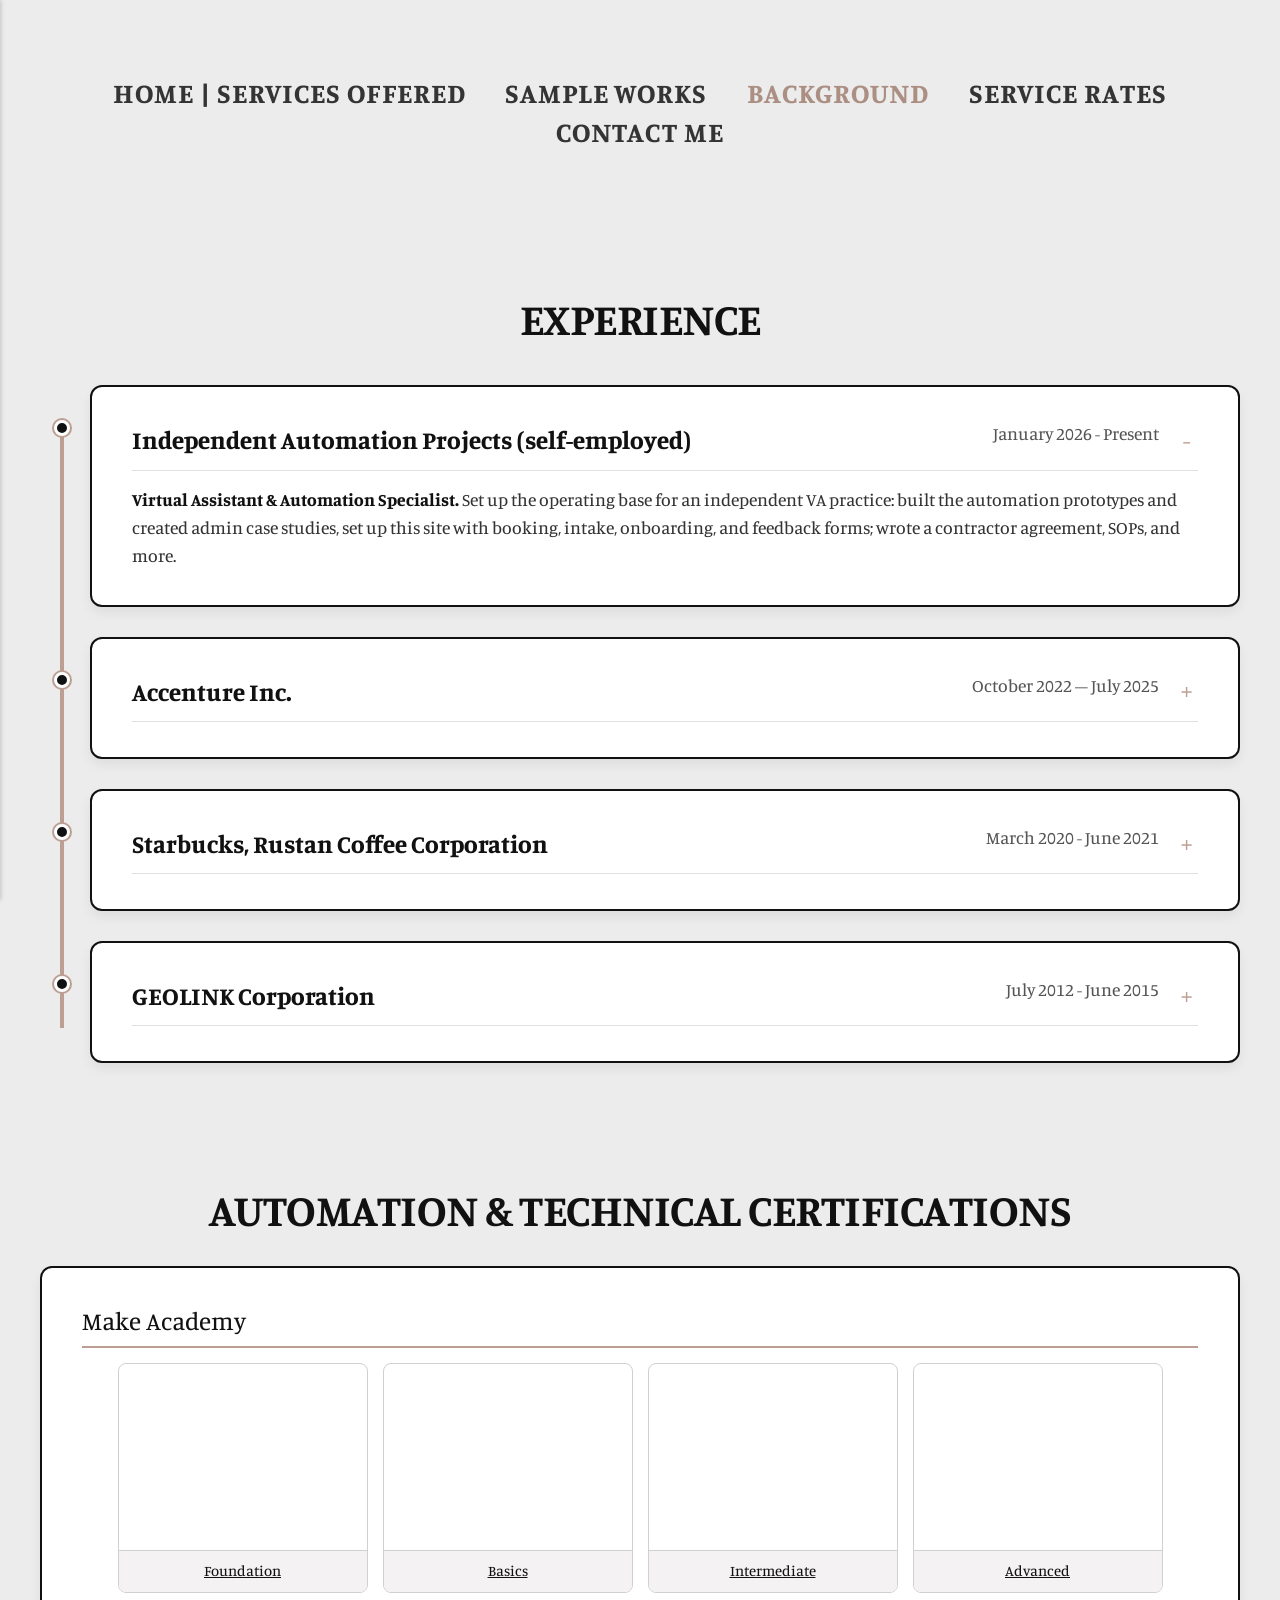
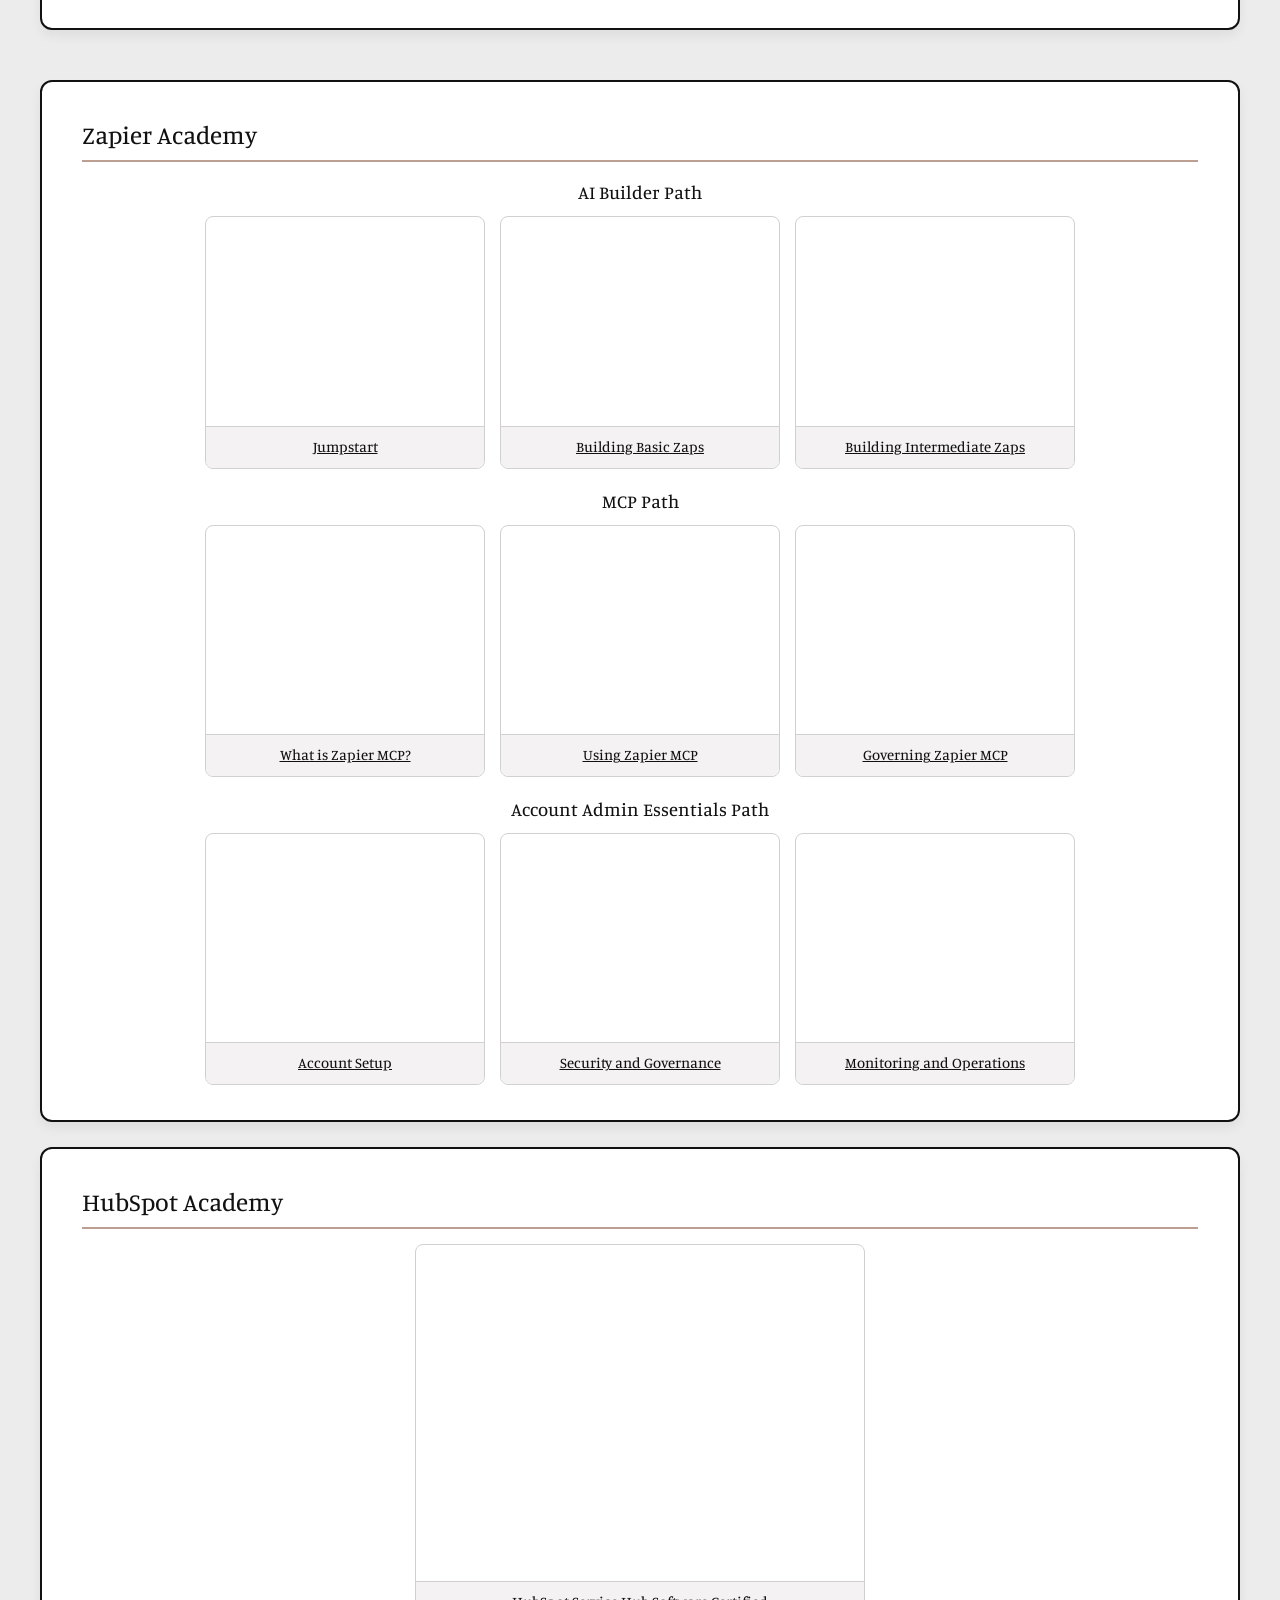
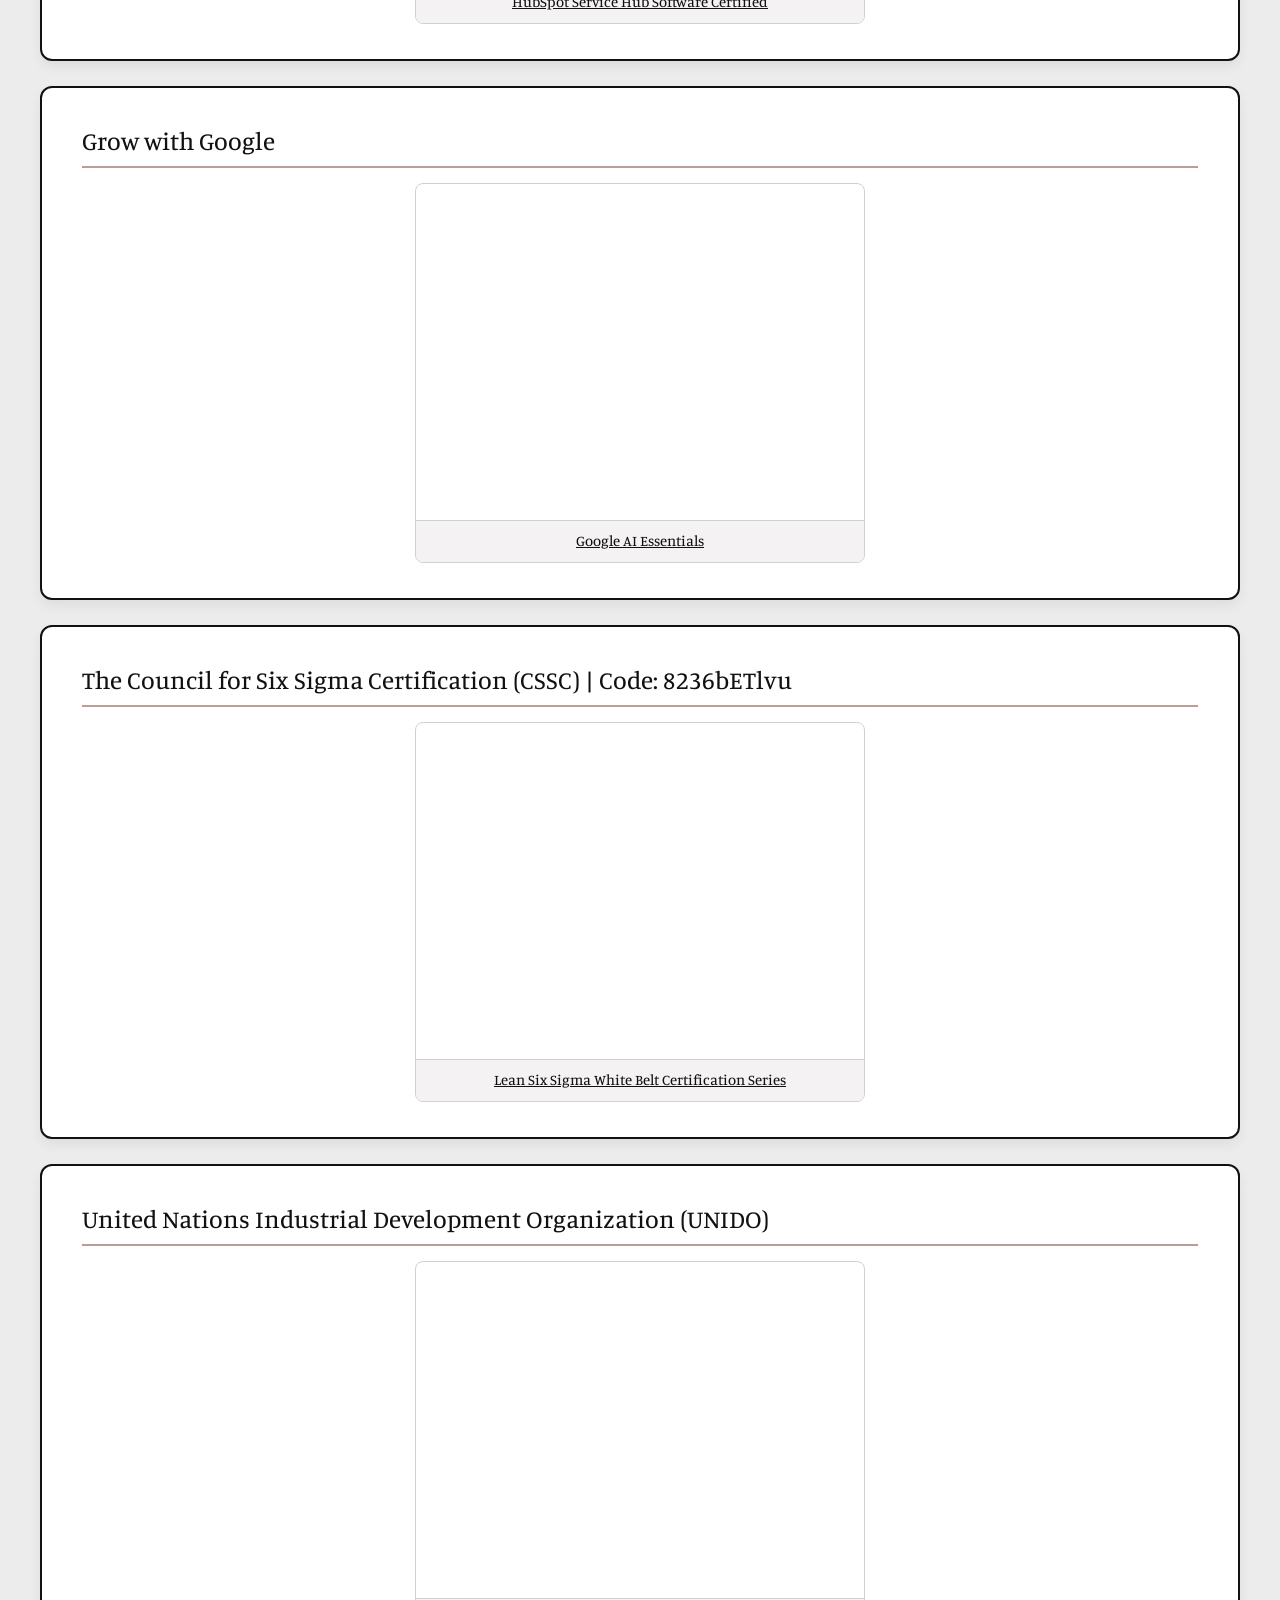
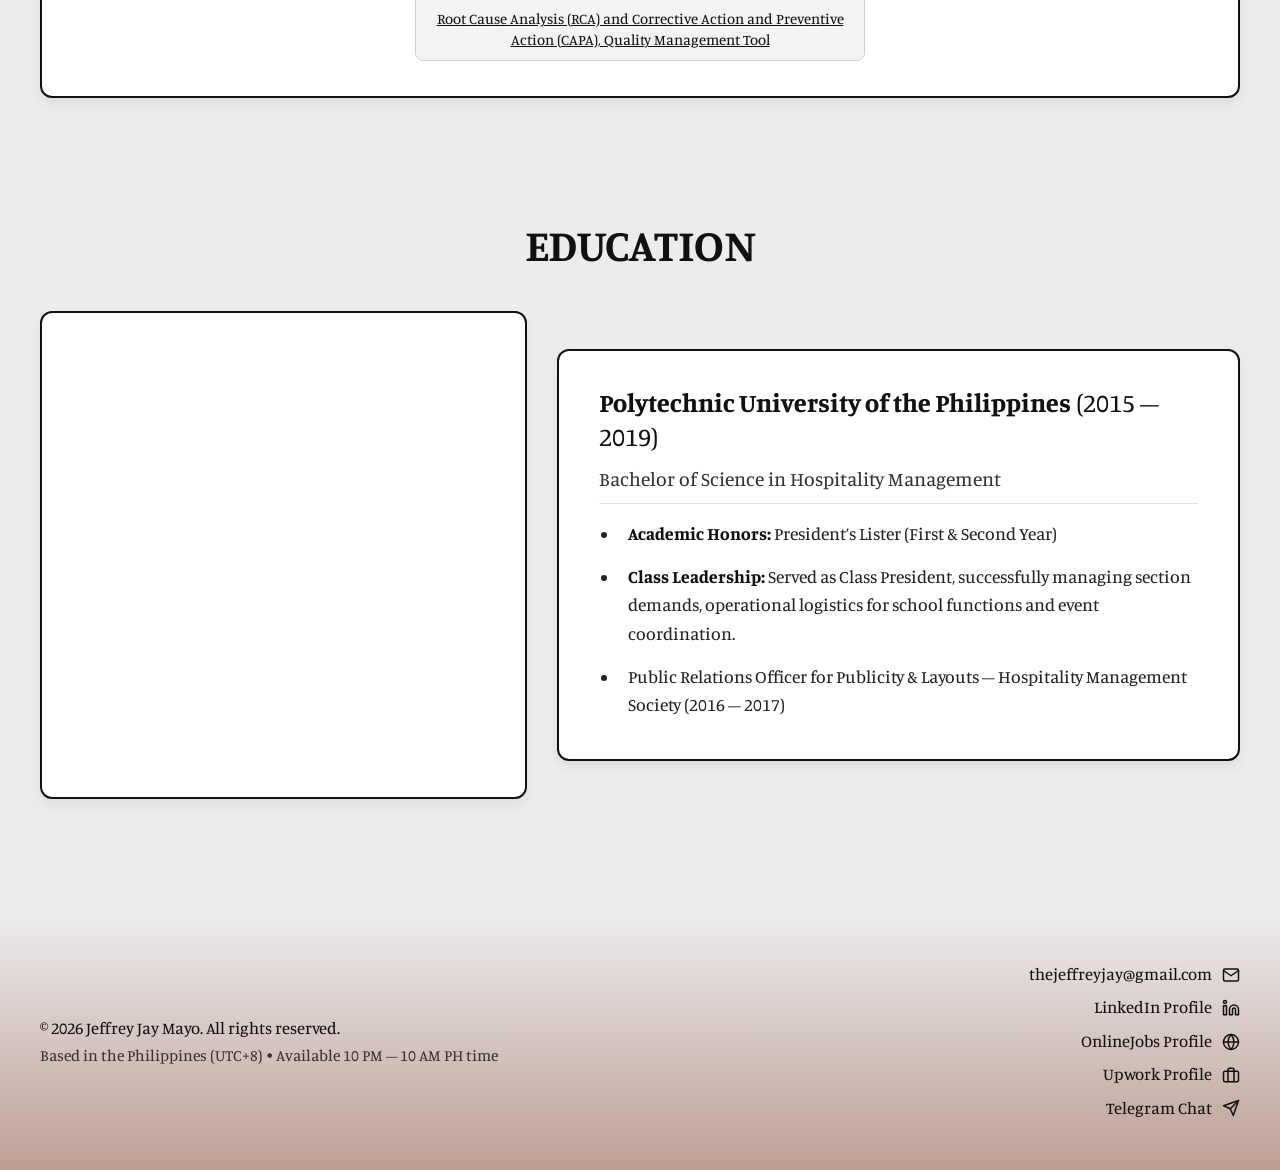
==== commit 99ba3ffd: "Updated from Publii" ====
--- a/background/index.html
+++ b/background/index.html
@@ -1,4 +1,4 @@
-<!DOCTYPE html><html lang="en"><head><meta charset="utf-8"><meta http-equiv="X-UA-Compatible" content="IE=edge"><meta name="viewport" content="width=device-width,initial-scale=1"><title>Background | Jeffrey Jay</title><meta name="description" content="Virtual assistant &amp; automation specialist in the Philippines. Lead capture &amp; workflow automation with n8n, Make &amp; Zapier; admin &amp; operations support."><meta name="generator" content="Publii Open-Source CMS for Static Site"><meta name="theme-color" content="#BC9E93" media="(prefers-color-scheme: dark)"><meta name="theme-color" content="#BC9E93" media="(prefers-color-scheme: light)"><meta name="msapplication-navbutton-color" content="#BC9E93"><meta name="apple-mobile-web-app-status-bar-style" content="#BC9E93"><link rel="canonical" href="https://thejeffreyjay.github.io/background/"><link rel="alternate" type="application/atom+xml" href="https://thejeffreyjay.github.io/feed.xml" title="Jeffrey Jay | Virtual Assistant &amp; Automation Specialist - RSS"><link rel="alternate" type="application/json" href="https://thejeffreyjay.github.io/feed.json" title="Jeffrey Jay | Virtual Assistant &amp; Automation Specialist - JSON"><meta property="og:title" content="Background | Jeffrey Jay"><meta property="og:site_name" content="Jeffrey Jay | Virtual Assistant &amp; Automation Specialist"><meta property="og:description" content="Virtual assistant &amp; automation specialist in the Philippines. Lead capture &amp; workflow automation with n8n, Make &amp; Zapier; admin &amp; operations support."><meta property="og:url" content="https://thejeffreyjay.github.io/background/"><meta property="og:type" content="article"><link rel="shortcut icon" href="https://thejeffreyjay.github.io/media/website/favicon-16x16.ico" type="image/x-icon"><link rel="preload" href="https://thejeffreyjay.github.io/assets/dynamic/fonts/manuale/manuale.woff2" as="font" type="font/woff2" crossorigin><link rel="preload" href="https://thejeffreyjay.github.io/assets/dynamic/fonts/manuale/manuale-italic.woff2" as="font" type="font/woff2" crossorigin><link rel="stylesheet" href="https://thejeffreyjay.github.io/assets/css/style.css?v&#x3D;bd672e40141acc2decbb6f3648d9df10"><script type="application/ld+json">{"@context":"http://schema.org","@type":"Article","mainEntityOfPage":{"@type":"WebPage","@id":"https://thejeffreyjay.github.io/background/"},"headline":"Background | Jeffrey Jay","datePublished":"2026-11-01T16:04+08:00","dateModified":"2026-11-17T11:20+08:00","description":"Virtual assistant & automation specialist in the Philippines. Lead capture & workflow automation with n8n, Make & Zapier; admin & operations support.","author":{"@type":"Person","name":"Jeffrey Jay","url":"https://thejeffreyjay.github.io/authors/jeffreyjay/"},"publisher":{"@type":"Organization","name":"Jeffrey Jay"}}</script><style></style><noscript><style>img[loading] {
+<!DOCTYPE html><html lang="en"><head><meta charset="utf-8"><meta http-equiv="X-UA-Compatible" content="IE=edge"><meta name="viewport" content="width=device-width,initial-scale=1"><title>Background | Jeffrey Jay</title><meta name="description" content="Virtual assistant &amp; automation specialist in the Philippines. Lead capture &amp; workflow automation with n8n, Make &amp; Zapier; admin &amp; operations support."><meta name="generator" content="Publii Open-Source CMS for Static Site"><meta name="theme-color" content="#BC9E93" media="(prefers-color-scheme: dark)"><meta name="theme-color" content="#BC9E93" media="(prefers-color-scheme: light)"><meta name="msapplication-navbutton-color" content="#BC9E93"><meta name="apple-mobile-web-app-status-bar-style" content="#BC9E93"><link rel="canonical" href="https://thejeffreyjay.github.io/background/"><link rel="alternate" type="application/atom+xml" href="https://thejeffreyjay.github.io/feed.xml" title="Jeffrey Jay | Virtual Assistant &amp; Automation Specialist - RSS"><link rel="alternate" type="application/json" href="https://thejeffreyjay.github.io/feed.json" title="Jeffrey Jay | Virtual Assistant &amp; Automation Specialist - JSON"><meta property="og:title" content="Background | Jeffrey Jay"><meta property="og:site_name" content="Jeffrey Jay | Virtual Assistant &amp; Automation Specialist"><meta property="og:description" content="Virtual assistant &amp; automation specialist in the Philippines. Lead capture &amp; workflow automation with n8n, Make &amp; Zapier; admin &amp; operations support."><meta property="og:url" content="https://thejeffreyjay.github.io/background/"><meta property="og:type" content="article"><link rel="shortcut icon" href="https://thejeffreyjay.github.io/media/website/favicon-16x16.ico" type="image/x-icon"><link rel="preload" href="https://thejeffreyjay.github.io/assets/dynamic/fonts/manuale/manuale.woff2" as="font" type="font/woff2" crossorigin><link rel="preload" href="https://thejeffreyjay.github.io/assets/dynamic/fonts/manuale/manuale-italic.woff2" as="font" type="font/woff2" crossorigin><link rel="stylesheet" href="https://thejeffreyjay.github.io/assets/css/style.css?v&#x3D;ec07b914c4aab4a694b87cedf1bc160a"><script type="application/ld+json">{"@context":"http://schema.org","@type":"Article","mainEntityOfPage":{"@type":"WebPage","@id":"https://thejeffreyjay.github.io/background/"},"headline":"Background | Jeffrey Jay","datePublished":"2026-11-01T16:04+08:00","dateModified":"2026-11-17T11:20+08:00","description":"Virtual assistant & automation specialist in the Philippines. Lead capture & workflow automation with n8n, Make & Zapier; admin & operations support.","author":{"@type":"Person","name":"Jeffrey Jay","url":"https://thejeffreyjay.github.io/authors/jeffreyjay/"},"publisher":{"@type":"Organization","name":"Jeffrey Jay"}}</script><style></style><noscript><style>img[loading] {
                     opacity: 1;
                 }</style></noscript><link rel="apple-touch-icon" sizes="180x180" href="https://raw.githubusercontent.com/thejeffreyjay/thejeffreyjay.github.io/main/apple-touch-icon.png"><link rel="icon" type="image/png" sizes="32x32" href="https://raw.githubusercontent.com/thejeffreyjay/thejeffreyjay.github.io/main/favicon-32x32.png"><link rel="icon" type="image/png" sizes="16x16" href="https://raw.githubusercontent.com/thejeffreyjay/thejeffreyjay.github.io/main/favicon-16x16.png"><link rel="shortcut icon" href="https://raw.githubusercontent.com/thejeffreyjay/thejeffreyjay.github.io/main/favicon.ico"><link rel="manifest" href="https://raw.githubusercontent.com/thejeffreyjay/thejeffreyjay.github.io/main/site.webmanifest"><meta name="google-site-verification" content="BoOBuGZK_CP8gIBk7Ib1iD3Lcf3uuALAJfimwMYpoMs"><meta property="og:title" content="Jeffrey Jay | Virtual Assistant & Automation Specialist"><meta property="og:description" content="No-code workflow automations, AI agents, and administrative operations."><meta property="og:image" content="https://thejeffreyjay.github.io/jaybanner.png"></head><body class="page-template"><div id="jayFloatingNav" class="jay-fab-wrapper"><nav class="jay-fab-menu" id="jayFabMenu" aria-label="Quick navigation" aria-hidden="true" inert></nav><button class="jay-fab-toggle" id="jayFabToggle" type="button" aria-label="Open quick navigation" aria-expanded="false" aria-controls="jayFabMenu"><span class="jay-fab-icon" aria-hidden="true"><span></span> <span></span> <span></span></span></button></div><style>.jay-fab-wrapper {
   --jay-fab-size: 56px;
